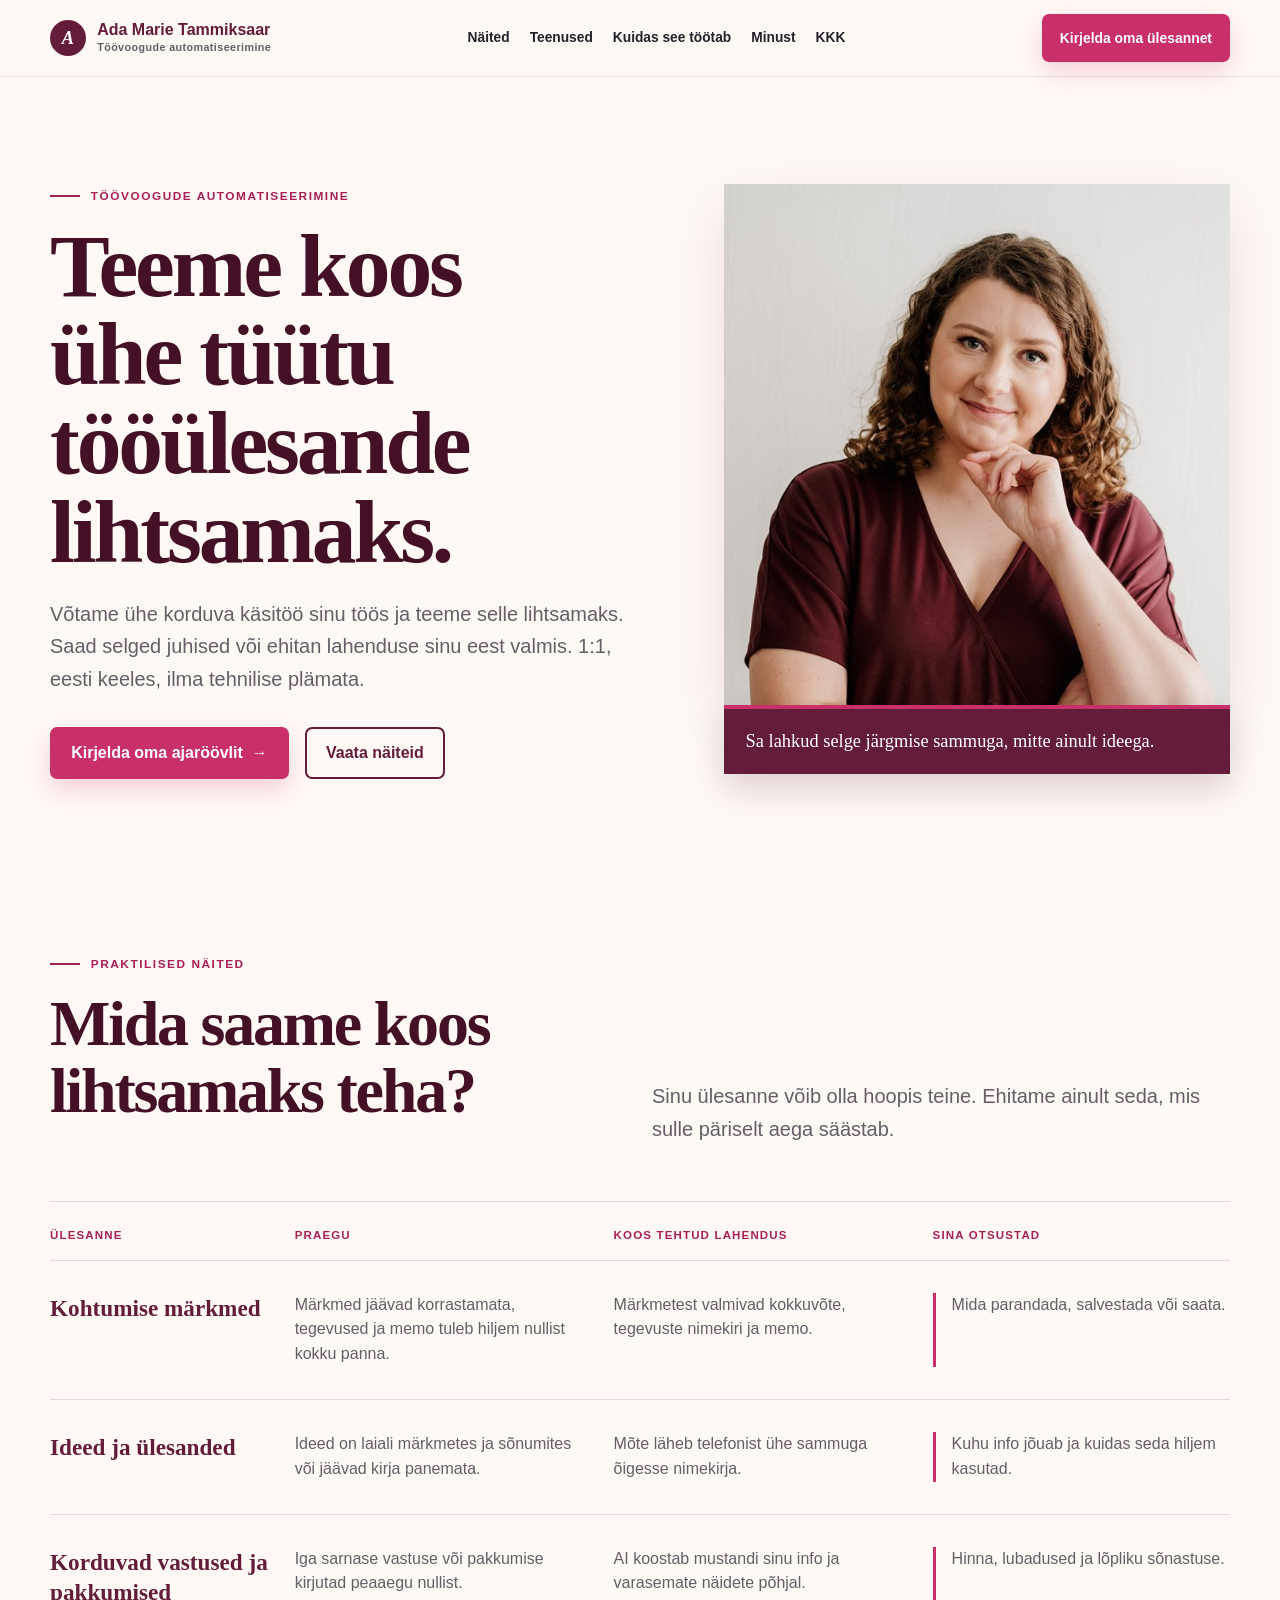
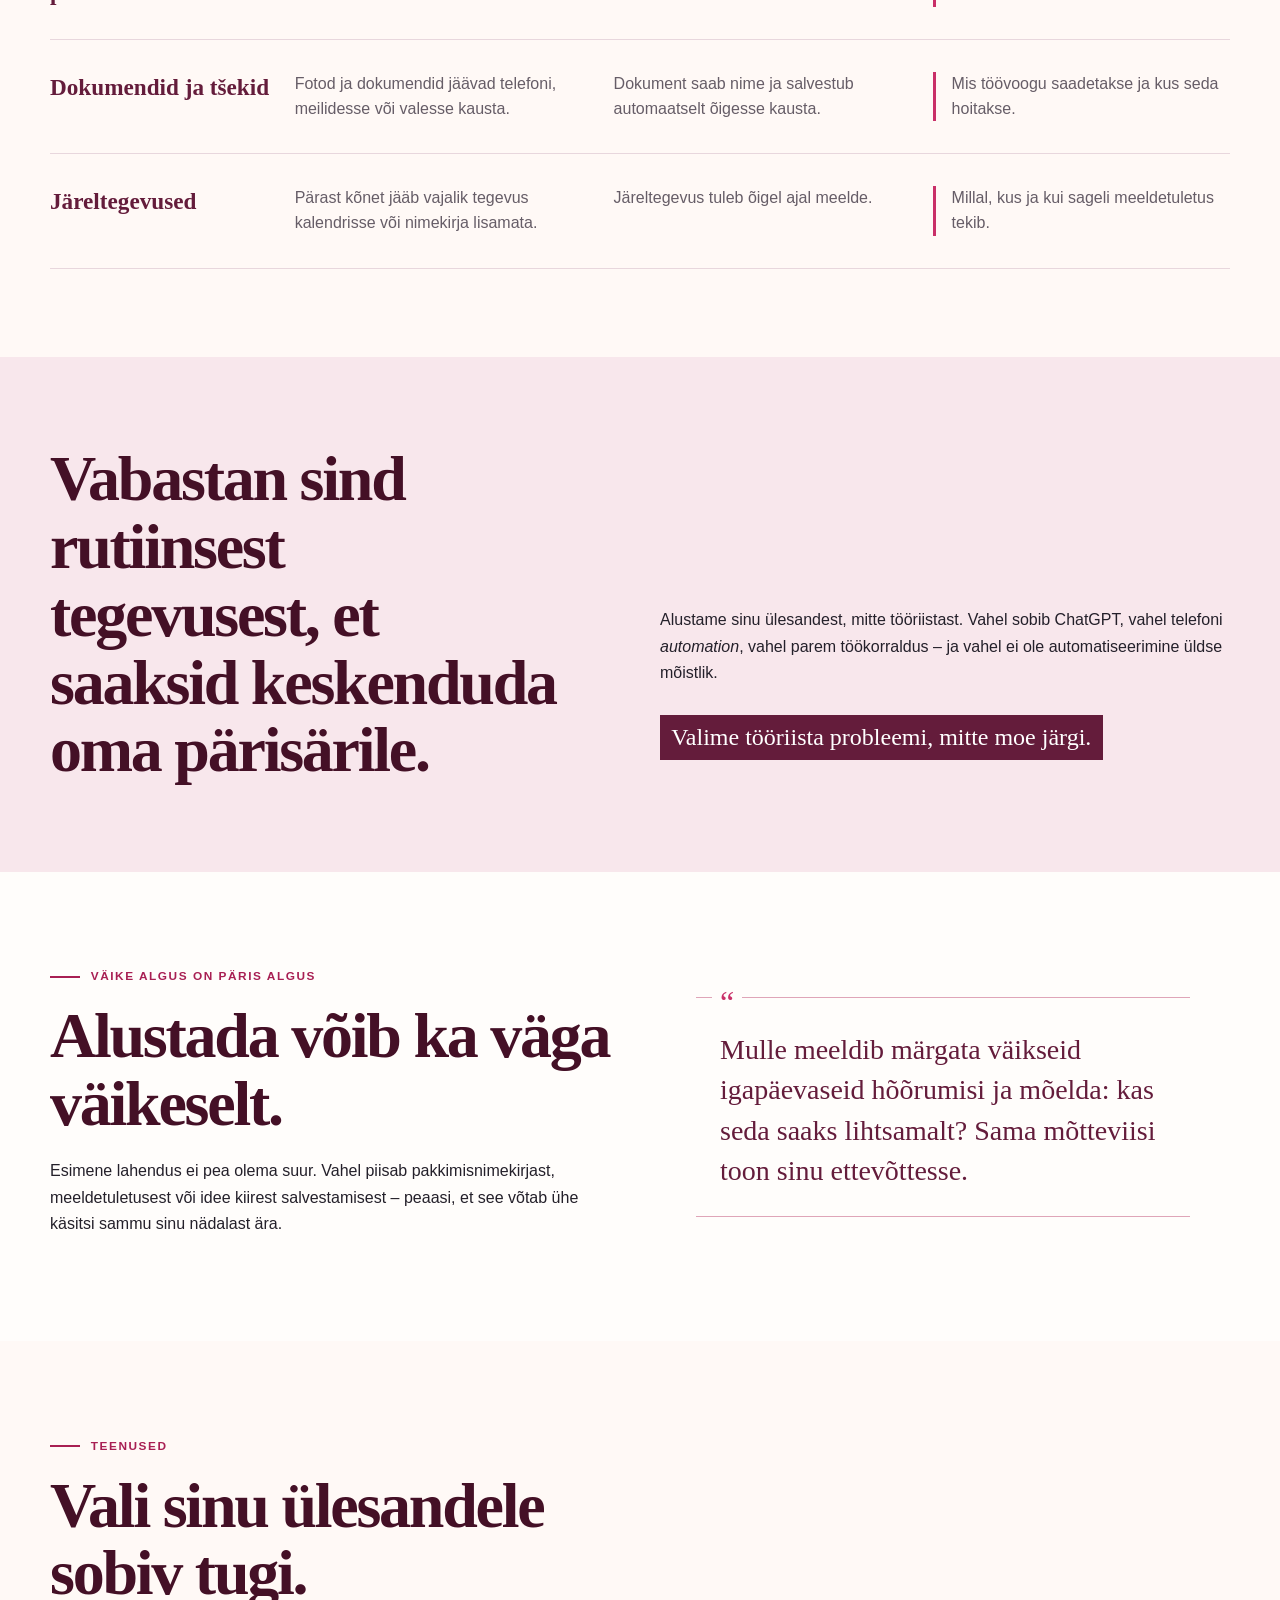
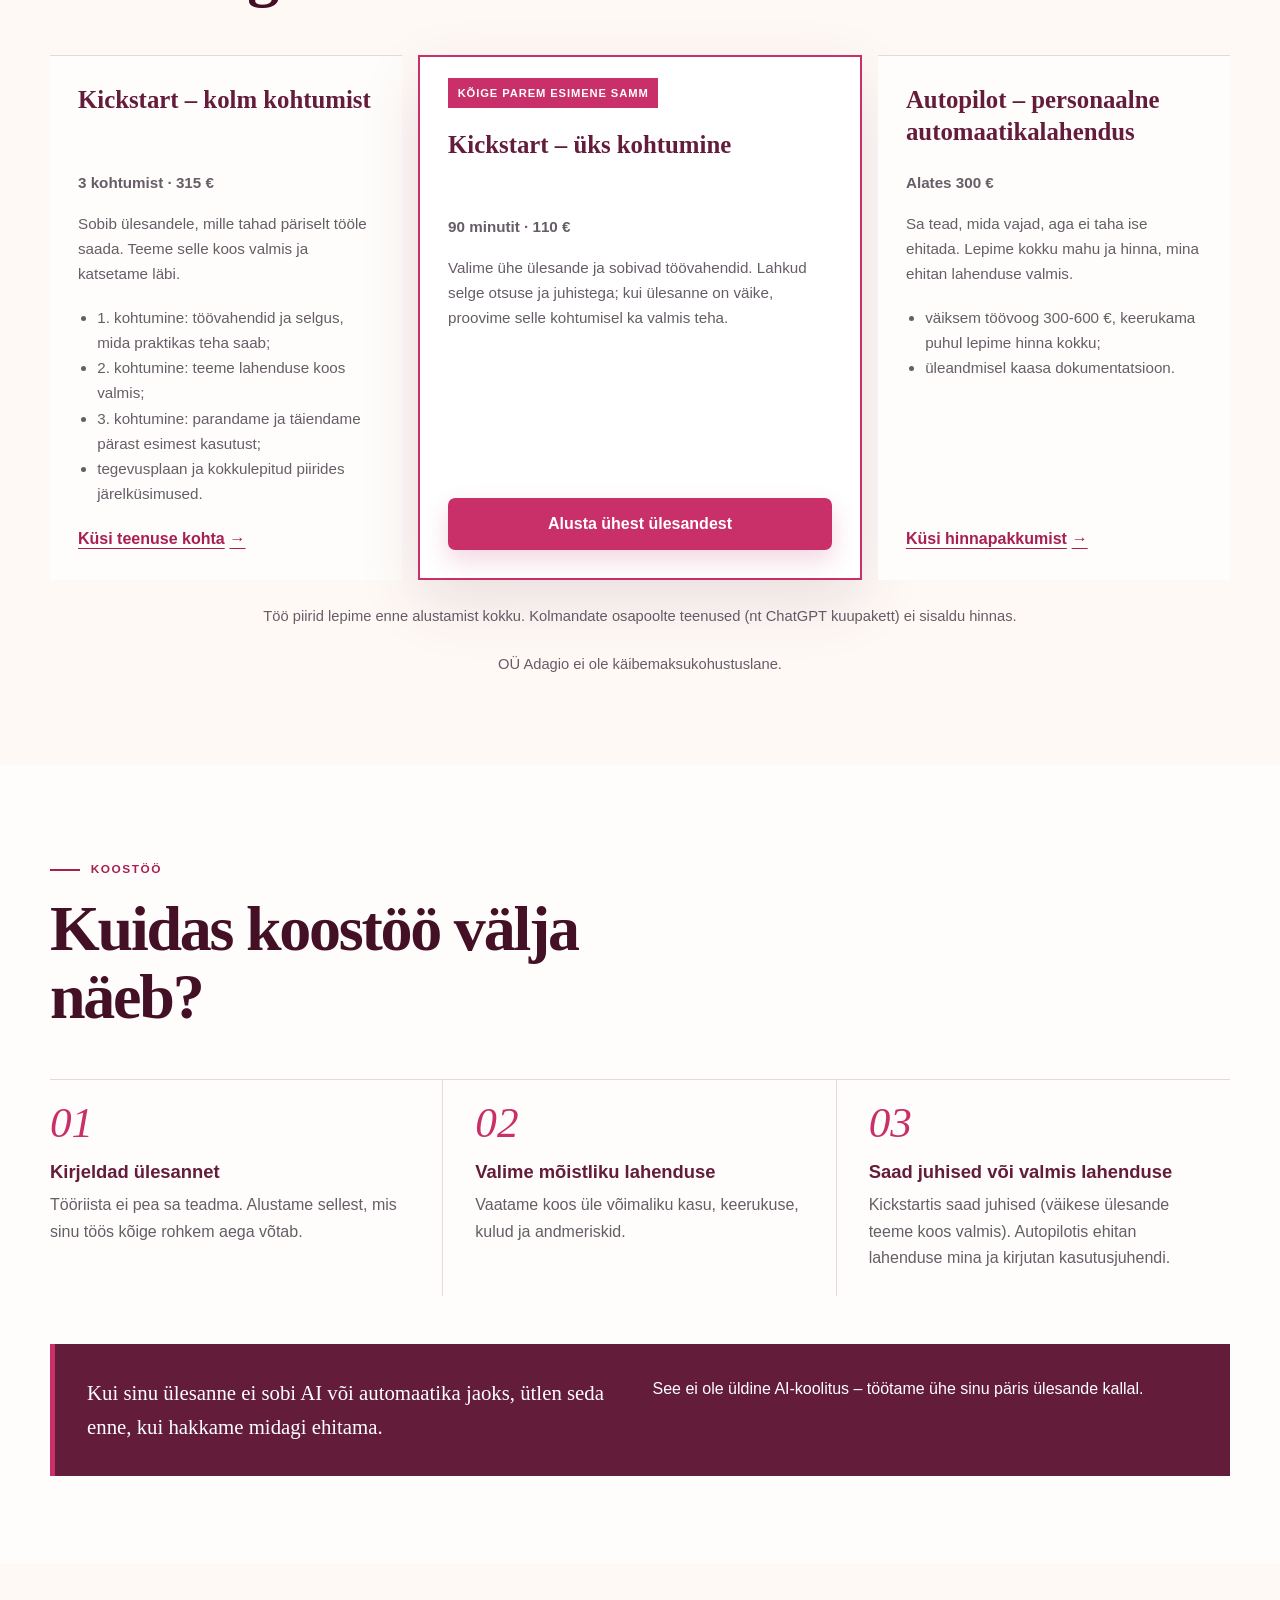
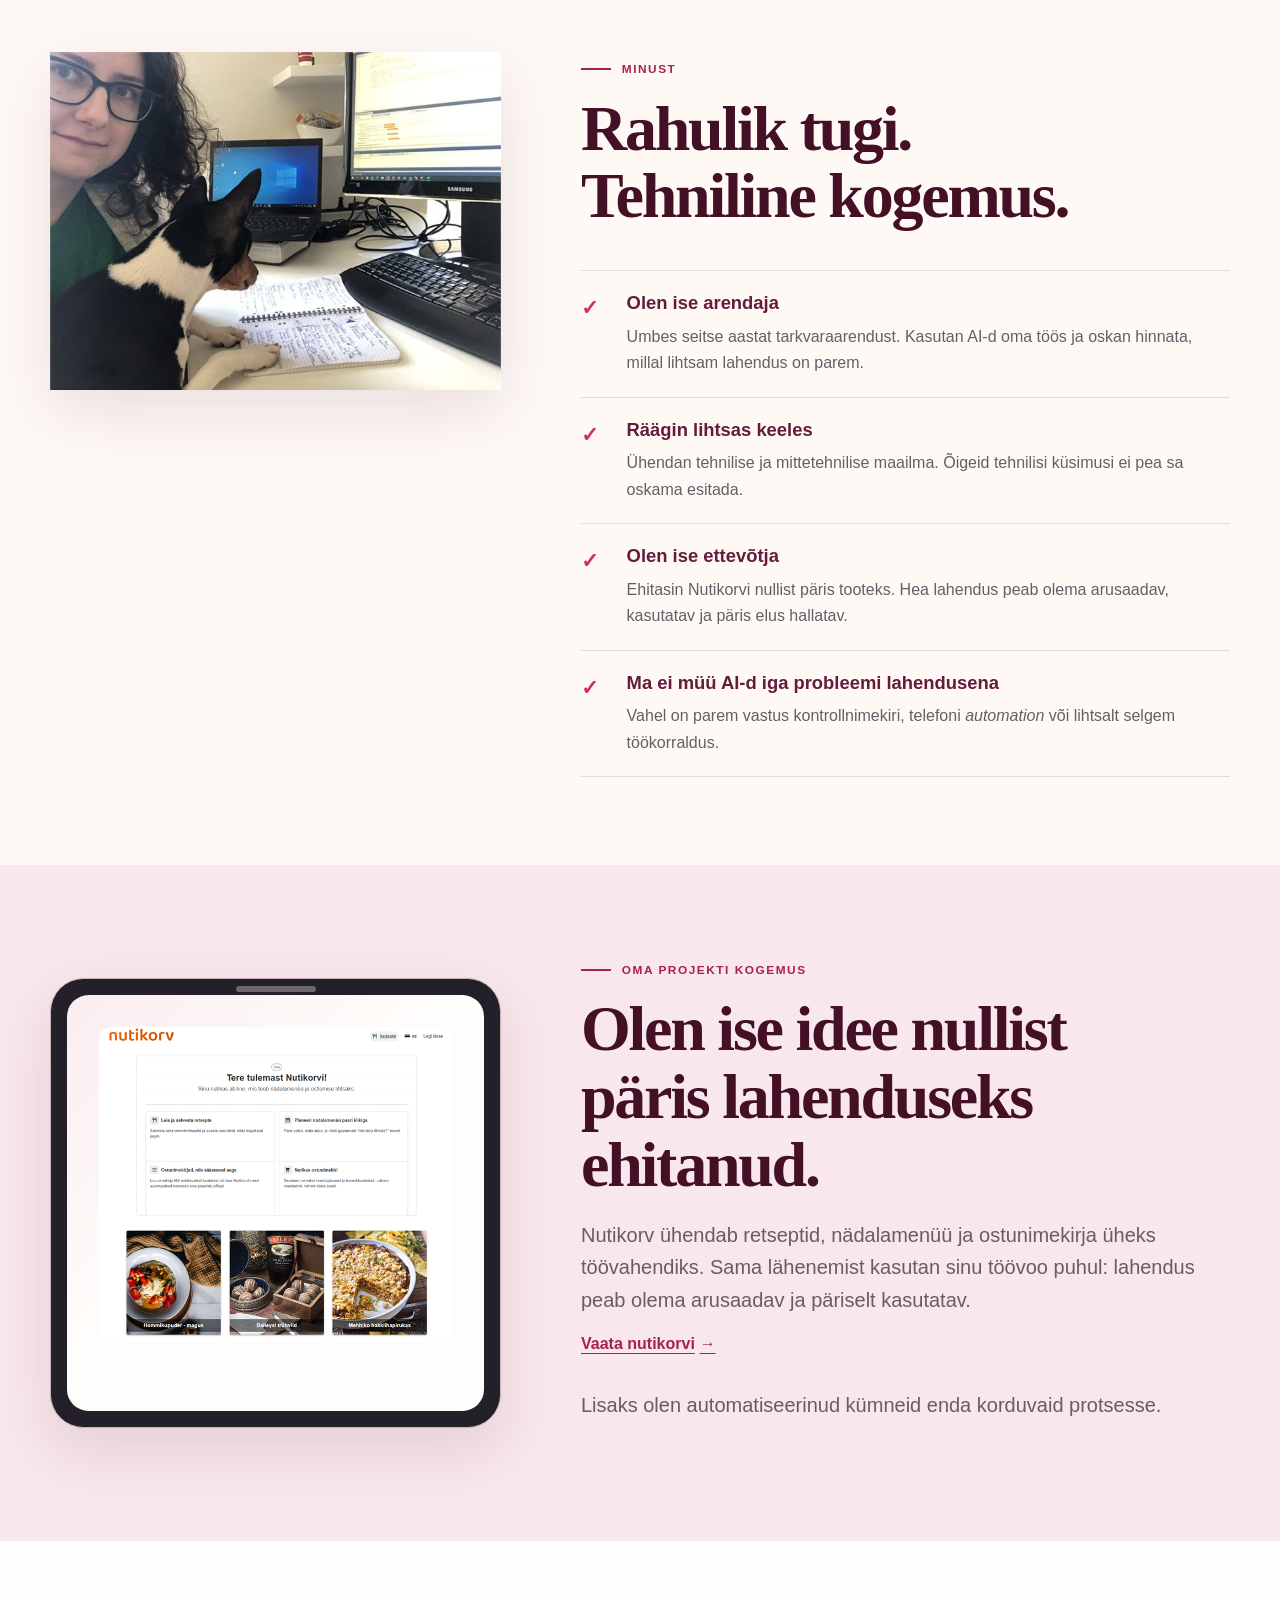
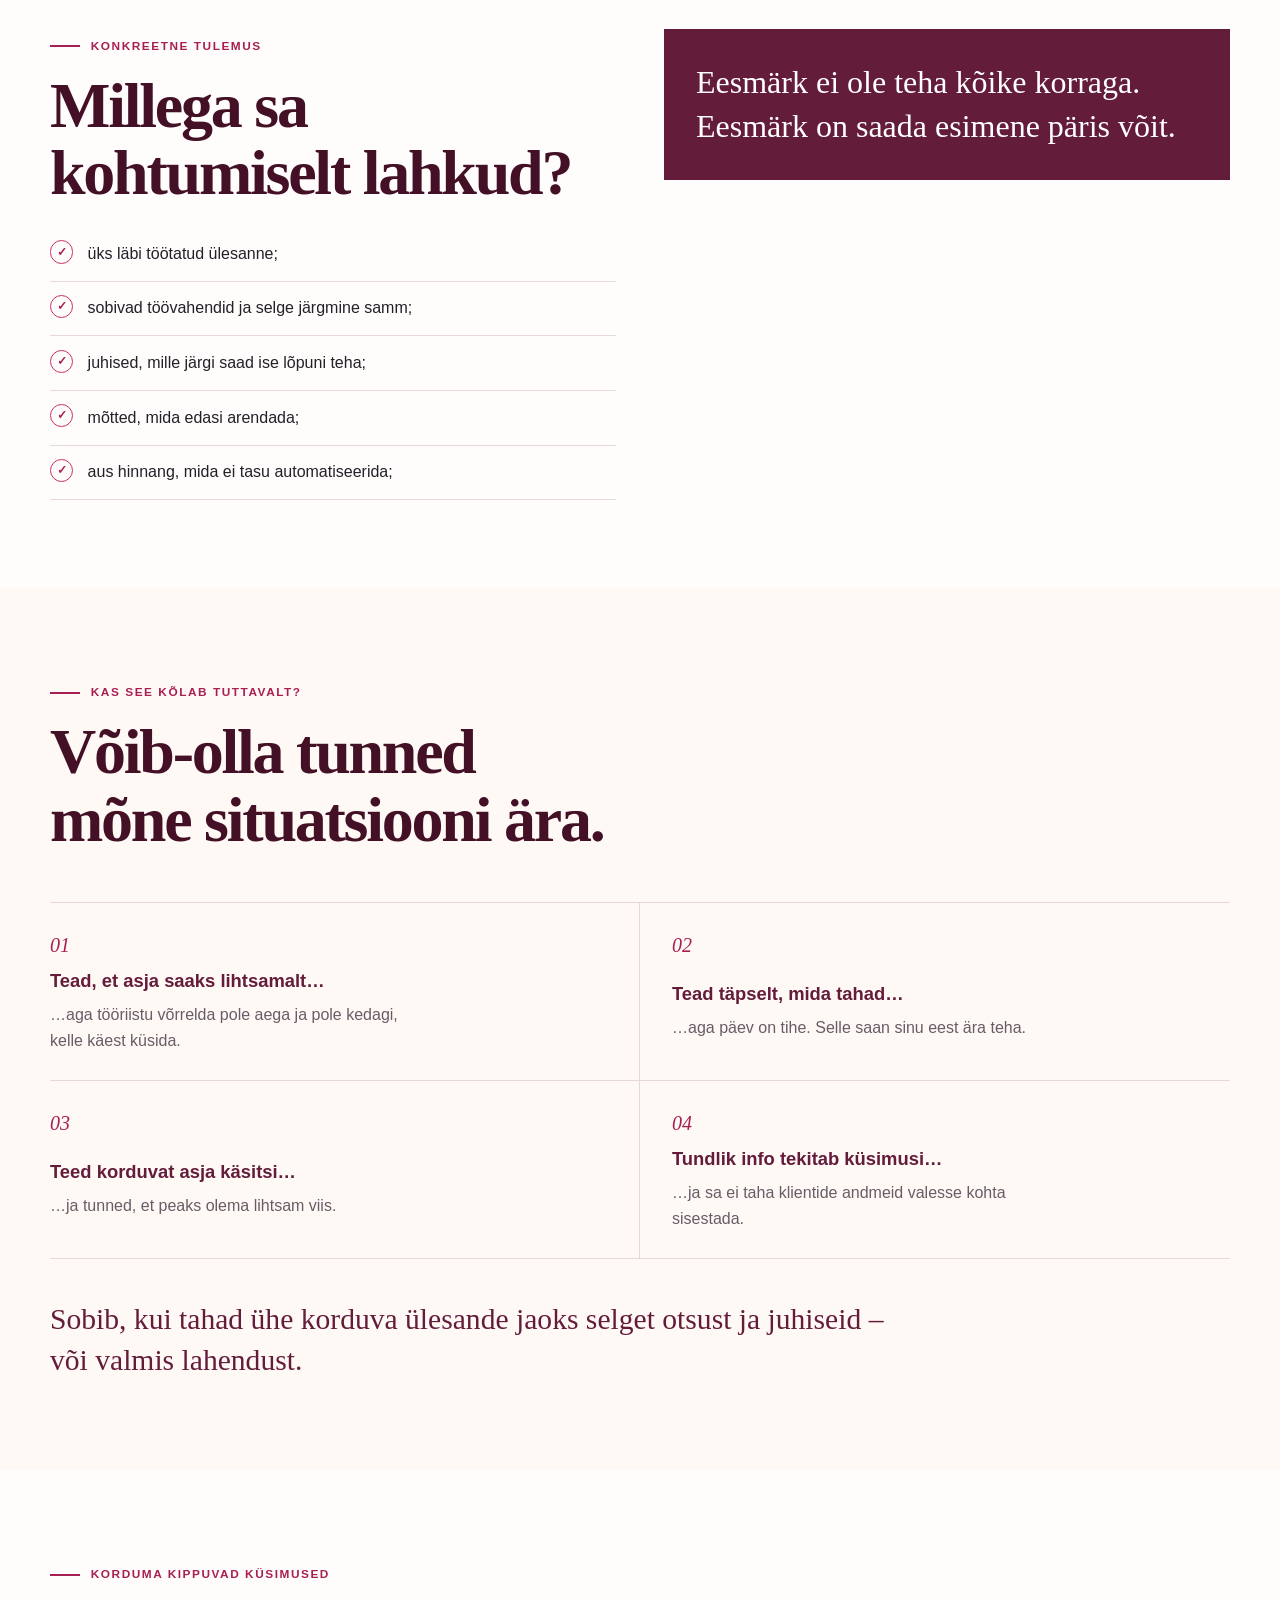
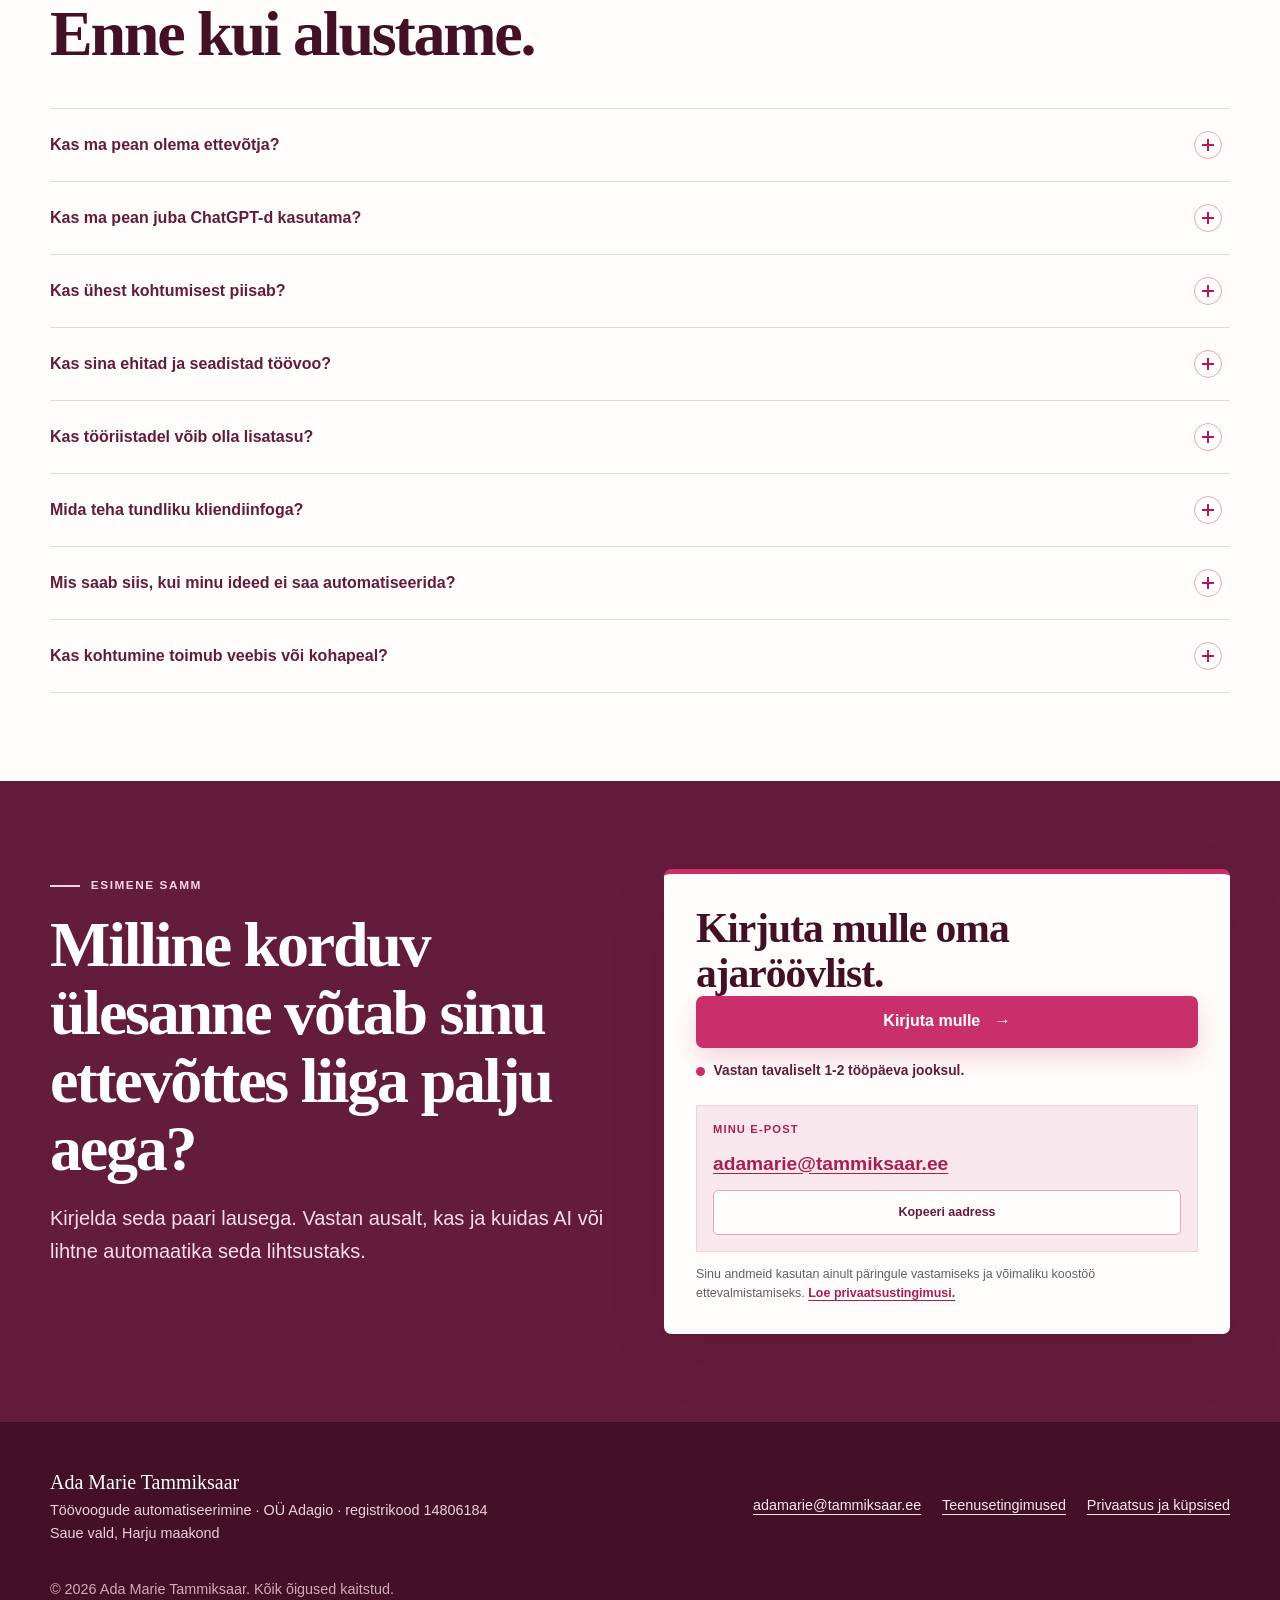
==== index.html @ dc51d576 "Update index.html" ====
<!doctype html>
<html lang="et">
<head>
  <meta charset="utf-8">
  <meta name="viewport" content="width=device-width, initial-scale=1">
  <title>Töövoogude automatiseerimine | Ada Marie Tammiksaar</title>
  <meta name="description" content="Praktiline 1:1 abi töövoogude automatiseerimiseks.">
  <link rel="canonical" href="https://adamarie.ee/">
  <meta name="robots" content="index,follow,max-image-preview:large,max-snippet:-1,max-video-preview:-1">
  <meta name="theme-color" content="#641C3B">
  <link rel="icon" href="/favicon.ico" sizes="32x32">
  <link rel="icon" href="/favicon.svg" type="image/svg+xml">
  <link rel="apple-touch-icon" href="/apple-touch-icon.png">
  <link rel="manifest" href="/site.webmanifest">
  <meta property="og:type" content="website">
  <meta property="og:locale" content="et_EE">
  <meta property="og:site_name" content="Ada Marie Tammiksaar">
  <meta property="og:title" content="Töövoogude automatiseerimine | Ada Marie Tammiksaar">
  <meta property="og:description" content="Praktiline 1:1 abi töövoogude automatiseerimiseks.">
  <meta property="og:url" content="https://adamarie.ee/">
  <meta property="og:image" content="https://adamarie.ee/og-ada-toovoogude-automatiseerimine.jpg">
  <meta property="og:image:width" content="1200">
  <meta property="og:image:height" content="630">
  <meta property="og:image:alt" content="Ada Marie Tammiksaar – töövoogude automatiseerimine">
  <meta name="twitter:card" content="summary_large_image">
  <meta name="twitter:title" content="Töövoogude automatiseerimine | Ada Marie Tammiksaar">
  <meta name="twitter:description" content="Praktiline 1:1 abi töövoogude automatiseerimiseks.">
  <meta name="twitter:image" content="https://adamarie.ee/og-ada-toovoogude-automatiseerimine.jpg">

  <script type="application/ld+json">
  {
    "@context": "https://schema.org",
    "@graph": [
      {
        "@type": "WebSite",
        "@id": "https://adamarie.ee/#website",
        "url": "https://adamarie.ee/",
        "name": "Ada Marie Tammiksaar",
        "description": "Praktiline 1:1 abi töövoogude automatiseerimiseks.",
        "inLanguage": "et",
        "publisher": {
          "@id": "https://adamarie.ee/#organization"
        }
      },
      {
        "@type": "Organization",
        "@id": "https://adamarie.ee/#organization",
        "name": "OÜ Adagio",
        "legalName": "OÜ Adagio",
        "url": "https://adamarie.ee/",
        "email": "mailto:adamarie@tammiksaar.ee",
        "telephone": "+3725145444",
        "founder": {
          "@id": "https://adamarie.ee/#ada"
        }
      },
      {
        "@type": "Person",
        "@id": "https://adamarie.ee/#ada",
        "name": "Ada Marie Tammiksaar",
        "url": "https://adamarie.ee/",
        "image": "https://adamarie.ee/assets/ada-portree-1280.jpg",
        "jobTitle": "Tarkvaraarendaja ja töövoogude automatiseerija",
        "worksFor": {
          "@id": "https://adamarie.ee/#organization"
        }
      },
      {
        "@type": "Service",
        "@id": "https://adamarie.ee/#service",
        "name": "Töövoogude automatiseerimine väikeettevõtjale",
        "serviceType": "Töövoogude automatiseerimine ja tehniline nõustamine",
        "url": "https://adamarie.ee/#teenused",
        "provider": {
          "@id": "https://adamarie.ee/#organization"
        },
        "areaServed": {
          "@type": "Country",
          "name": "Estonia"
        },
        "audience": {
          "@type": "BusinessAudience",
          "audienceType": "Väikeettevõtjad"
        },
        "offers": [
          {
            "@type": "Offer",
            "name": "Kickstart – üks kohtumine (90 minutit)",
            "url": "https://adamarie.ee/#teenused",
            "price": "110",
            "priceCurrency": "EUR",
            "availability": "https://schema.org/InStock"
          },
          {
            "@type": "Offer",
            "name": "Kickstart – kolm kohtumist",
            "url": "https://adamarie.ee/#teenused",
            "price": "315",
            "priceCurrency": "EUR",
            "availability": "https://schema.org/InStock"
          },
          {
            "@type": "Offer",
            "name": "Autopilot – personaalne automaatikalahendus",
            "url": "https://adamarie.ee/#teenused",
            "priceSpecification": {
              "@type": "PriceSpecification",
              "minPrice": "300",
              "priceCurrency": "EUR"
            },
            "availability": "https://schema.org/InStock"
          }
        ]
      }
    ]
  }
  </script>

  <link rel="stylesheet" href="toovoogude-automatiseerimine.css">
</head>

<body>
  <a class="skip-link" href="#sisu">Liigu põhisisu juurde</a>

  <header class="site-header">
    <div class="container nav-wrap">
      <a class="brand" href="#algus" aria-label="Ada Marie Tammiksaar – avalehele">
        <span class="brand-mark" aria-hidden="true">A</span>
        <span class="brand-text">
          <span class="brand-name">Ada Marie Tammiksaar</span>
          <small>Töövoogude automatiseerimine</small>
        </span>
      </a>

      <nav class="nav-links" id="nav-links" aria-label="Põhinavigatsioon">
        <a href="#naiteid">Näited</a>
        <a href="#teenused">Teenused</a>
        <a href="#kuidas">Kuidas see töötab</a>
        <a href="#minust">Minust</a>
        <a href="#kkk">KKK</a>
      </nav>

      <a class="button button--primary nav-cta" href="#kirjelda">Kirjelda oma ülesannet</a>

      <button class="menu-button" type="button" aria-expanded="false" aria-controls="nav-links" aria-label="Ava menüü">
        <span class="menu-icon" aria-hidden="true"></span>
      </button>
    </div>
  </header>

  <main id="sisu">
    <section class="hero" id="algus">
      <div class="container hero-grid">
        <div class="hero-copy" data-reveal>
          <p class="eyebrow">Töövoogude automatiseerimine</p>
          <h1>Teeme koos ühe tüütu tööülesande lihtsamaks.</h1>
          <p class="lead">Võtame ühe korduva käsitöö sinu töös ja teeme selle lihtsamaks. Saad selged juhised või ehitan lahenduse sinu eest valmis. 1:1, eesti keeles, ilma tehnilise plämata.</p>
          <div class="button-row">
            <a class="button button--primary" href="#kirjelda">Kirjelda oma ajaröövlit <span aria-hidden="true">→</span></a>
            <a class="button button--secondary" href="#naiteid">Vaata näiteid</a>
          </div>
        </div>

        <div class="hero-visual" data-reveal>
          <img
            src="assets/ada-portree-1280.jpg"
            srcset="assets/ada-portree-640.jpg 640w, assets/ada-portree-1280.jpg 1280w"
            sizes="(min-width: 1040px) 510px, (min-width: 720px) 50vw, 100vw"
            alt="Ada Marie Tammiksaar"
            class="hero-portrait"
            width="1280"
            height="1319"
            fetchpriority="high"
            decoding="async">
          <div class="hero-note">Sa lahkud selge järgmise sammuga, mitte ainult ideega.</div>
        </div>
      </div>
    </section>

    <section class="section" id="naiteid">
      <div class="container">
        <div class="examples-intro">
          <div>
            <p class="eyebrow">Praktilised näited</p>
            <h2 data-reveal>Mida saame koos lihtsamaks teha?</h2>
          </div>
          <p class="lead" data-reveal>Sinu ülesanne võib olla hoopis teine. Ehitame ainult seda, mis sulle päriselt aega säästab.</p>
        </div>

        <div class="example-list">
          <div class="example-head" aria-hidden="true">
            <span class="example-head-cell">Ülesanne</span>
            <span class="example-head-cell">Praegu</span>
            <span class="example-head-cell">Koos tehtud lahendus</span>
            <span class="example-head-cell">Sina otsustad</span>
          </div>
          <article class="example" data-reveal>
            <div class="example-title">
              <h3>Kohtumise märkmed</h3>
            </div>
            <dl class="example-detail">
              <dt>Praegu</dt>
              <dd>Märkmed jäävad korrastamata, tegevused ja memo tuleb hiljem nullist kokku panna.</dd>
            </dl>
            <dl class="example-detail">
              <dt>Koos tehtud lahendus</dt>
              <dd>Märkmetest valmivad kokkuvõte, tegevuste nimekiri ja memo.</dd>
            </dl>
            <dl class="example-detail example-detail--control">
              <dt>Sina otsustad</dt>
              <dd>Mida parandada, salvestada või saata.</dd>
            </dl>
          </article>

          <article class="example" data-reveal>
            <div class="example-title">
              <h3>Ideed ja ülesanded</h3>
            </div>
            <dl class="example-detail">
              <dt>Praegu</dt>
              <dd>Ideed on laiali märkmetes ja sõnumites või jäävad kirja panemata.</dd>
            </dl>
            <dl class="example-detail">
              <dt>Koos tehtud lahendus</dt>
              <dd>Mõte läheb telefonist ühe sammuga õigesse nimekirja.</dd>
            </dl>
            <dl class="example-detail example-detail--control">
              <dt>Sina otsustad</dt>
              <dd>Kuhu info jõuab ja kuidas seda hiljem kasutad.</dd>
            </dl>
          </article>

          <article class="example" data-reveal>
            <div class="example-title">
              <h3>Korduvad vastused ja pakkumised</h3>
            </div>
            <dl class="example-detail">
              <dt>Praegu</dt>
              <dd>Iga sarnase vastuse või pakkumise kirjutad peaaegu nullist.</dd>
            </dl>
            <dl class="example-detail">
              <dt>Koos tehtud lahendus</dt>
              <dd>AI koostab mustandi sinu info ja varasemate näidete põhjal.</dd>
            </dl>
            <dl class="example-detail example-detail--control">
              <dt>Sina otsustad</dt>
              <dd>Hinna, lubadused ja lõpliku sõnastuse.</dd>
            </dl>
          </article>

          <article class="example" data-reveal>
            <div class="example-title">
              <h3>Dokumendid ja tšekid</h3>
            </div>
            <dl class="example-detail">
              <dt>Praegu</dt>
              <dd>Fotod ja dokumendid jäävad telefoni, meilidesse või valesse kausta.</dd>
            </dl>
            <dl class="example-detail">
              <dt>Koos tehtud lahendus</dt>
              <dd>Dokument saab nime ja salvestub automaatselt õigesse kausta.</dd>
            </dl>
            <dl class="example-detail example-detail--control">
              <dt>Sina otsustad</dt>
              <dd>Mis töövoogu saadetakse ja kus seda hoitakse.</dd>
            </dl>
          </article>

          <article class="example" data-reveal>
            <div class="example-title">
              <h3>Järeltegevused</h3>
            </div>
            <dl class="example-detail">
              <dt>Praegu</dt>
              <dd>Pärast kõnet jääb vajalik tegevus kalendrisse või nimekirja lisamata.</dd>
            </dl>
            <dl class="example-detail">
              <dt>Koos tehtud lahendus</dt>
              <dd>Järeltegevus tuleb õigel ajal meelde.</dd>
            </dl>
            <dl class="example-detail example-detail--control">
              <dt>Sina otsustad</dt>
              <dd>Millal, kus ja kui sageli meeldetuletus tekib.</dd>
            </dl>
          </article>
        </div>
      </div>
    </section>

    <section class="section section--blush">
      <div class="container statement" data-reveal>
        <h2>Vabastan sind rutiinsest tegevusest, et saaksid keskenduda oma pärisärile.</h2>
        <div class="statement-copy">
          <p>Alustame sinu ülesandest, mitte tööriistast. Vahel sobib ChatGPT, vahel telefoni <i>automation</i>, vahel parem töökorraldus – ja vahel ei ole automatiseerimine üldse mõistlik.</p>
          <p class="manifesto-line">Valime tööriista probleemi, mitte moe järgi.</p>
        </div>
      </div>
    </section>

    <section class="section section--paper">
      <div class="container small-start">
        <div data-reveal>
          <p class="eyebrow">Väike algus on päris algus</p>
          <h2>Alustada võib ka väga väikeselt.</h2>
          <p>Esimene lahendus ei pea olema suur. Vahel piisab pakkimisnimekirjast, meeldetuletusest või idee kiirest salvestamisest – peaasi, et see võtab ühe käsitsi sammu sinu nädalast ära.</p>
        </div>
        <blockquote class="small-start-note" data-reveal>
          Mulle meeldib märgata väikseid igapäevaseid hõõrumisi ja mõelda: kas seda saaks lihtsamalt? Sama mõtteviisi toon sinu ettevõttesse.
        </blockquote>
      </div>
    </section>

    <section class="section" id="teenused">
      <div class="container">
        <p class="eyebrow">Teenused</p>
        <h2 data-reveal>Vali sinu ülesandele sobiv tugi.</h2>
        <div class="pricing">
          <article class="price-card" data-reveal>
            <h3>Kickstart – kolm kohtumist</h3>
            <p class="price">3 kohtumist · 315 €</p>
            <p>Sobib ülesandele, mille tahad päriselt tööle saada. Teeme selle koos valmis ja katsetame läbi.</p>
            <ul>
              <li>1. kohtumine: töövahendid ja selgus, mida praktikas teha saab;</li>
              <li>2. kohtumine: teeme lahenduse koos valmis;</li>
              <li>3. kohtumine: parandame ja täiendame pärast esimest kasutust;</li>
              <li>tegevusplaan ja kokkulepitud piirides järelküsimused.</li>
            </ul>
            <a class="text-link" href="#kirjelda">Küsi teenuse kohta <span aria-hidden="true">→</span></a>
          </article>

          <article class="price-card price-card--primary" data-reveal>
            <span class="price-label">Kõige parem esimene samm</span>
            <h3>Kickstart – üks kohtumine</h3>
            <p class="price">90 minutit · 110 €</p>
            <p>Valime ühe ülesande ja sobivad töövahendid. Lahkud selge otsuse ja juhistega; kui ülesanne on väike, proovime selle kohtumisel ka valmis teha.</p>
            <a class="button button--primary" href="#kirjelda">Alusta ühest ülesandest</a>
          </article>

          <article class="price-card" data-reveal>
            <h3>Autopilot – personaalne automaatikalahendus</h3>
            <p class="price">Alates 300 €</p>
            <p>Sa tead, mida vajad, aga ei taha ise ehitada. Lepime kokku mahu ja hinna, mina ehitan lahenduse valmis.</p>
            <ul>
              <li>väiksem töövoog 300-600 €, keerukama puhul lepime hinna kokku;</li>
              <li>üleandmisel kaasa dokumentatsioon.</li>
            </ul>
            <a class="text-link" href="#kirjelda">Küsi hinnapakkumist <span aria-hidden="true">→</span></a>
          </article>
        </div>
        <p class="scope-note">Töö piirid lepime enne alustamist kokku. Kolmandate osapoolte teenused (nt ChatGPT kuupakett) ei sisaldu hinnas.</p>
        <p class="scope-note">OÜ Adagio ei ole käibemaksukohustuslane.</p>
      </div>
    </section>

    <section class="section section--paper" id="kuidas">
      <div class="container">
        <p class="eyebrow">Koostöö</p>
        <h2 data-reveal>Kuidas koostöö välja näeb?</h2>
        <div class="steps">
          <article class="step" data-reveal>
            <h3>Kirjeldad ülesannet</h3>
            <p>Tööriista ei pea sa teadma. Alustame sellest, mis sinu töös kõige rohkem aega võtab.</p>
          </article>
          <article class="step" data-reveal>
            <h3>Valime mõistliku lahenduse</h3>
            <p>Vaatame koos üle võimaliku kasu, keerukuse, kulud ja andmeriskid.</p>
          </article>
          <article class="step" data-reveal>
            <h3>Saad juhised või valmis lahenduse</h3>
            <p>Kickstartis saad juhised (väikese ülesande teeme koos valmis). Autopilotis ehitan lahenduse mina ja kirjutan kasutusjuhendi.</p>
          </article>
        </div>
        <div class="honesty" data-reveal>
          <p>Kui sinu ülesanne ei sobi AI või automaatika jaoks, ütlen seda enne, kui hakkame midagi ehitama.</p>
          <p>See ei ole üldine AI-koolitus – töötame ühe sinu päris ülesande kallal.</p>
        </div>
      </div>
    </section>

    <section class="section" id="minust">
      <div class="container about-grid">
        <div class="about-photo" data-reveal>
          <img
            src="assets/ada-tootamas-1280.jpg"
            srcset="assets/ada-tootamas-640.jpg 640w, assets/ada-tootamas-1280.jpg 1280w"
            sizes="(min-width: 1040px) 38vw, (min-width: 720px) 50vw, 100vw"
            alt="Ada töötab kodukontoris koos oma basenjiga"
            width="1280"
            height="962"
            loading="lazy"
            decoding="async">
        </div>

        <div data-reveal>
          <p class="eyebrow">Minust</p>
          <h2>Rahulik tugi. Tehniline kogemus.</h2>
          <div class="proof-list">
            <article class="proof-point">
              <span class="proof-check" aria-hidden="true">✓</span>
              <div>
                <h3>Olen ise arendaja</h3>
                <p>Umbes seitse aastat tarkvaraarendust. Kasutan AI-d oma töös ja oskan hinnata, millal lihtsam lahendus on parem.</p>
              </div>
            </article>
            <article class="proof-point">
              <span class="proof-check" aria-hidden="true">✓</span>
              <div>
                <h3>Räägin lihtsas keeles</h3>
                <p>Ühendan tehnilise ja mittetehnilise maailma. Õigeid tehnilisi küsimusi ei pea sa oskama esitada.</p>
              </div>
            </article>
            <article class="proof-point">
              <span class="proof-check" aria-hidden="true">✓</span>
              <div>
                <h3>Olen ise ettevõtja</h3>
                <p>Ehitasin Nutikorvi nullist päris tooteks. Hea lahendus peab olema arusaadav, kasutatav ja päris elus hallatav.</p>
              </div>
            </article>
            <article class="proof-point">
              <span class="proof-check" aria-hidden="true">✓</span>
              <div>
                <h3>Ma ei müü AI-d iga probleemi lahendusena</h3>
                <p>Vahel on parem vastus kontrollnimekiri, telefoni <i>automation</i> või lihtsalt selgem töökorraldus.</p>
              </div>
            </article>
          </div>
        </div>
      </div>
    </section>

    <section class="section section--blush">
      <div class="container case-study">
        <div class="case-copy" data-reveal>
          <p class="eyebrow">Oma projekti kogemus</p>
          <h2>Olen ise idee nullist päris lahenduseks ehitanud.</h2>
          <p class="lead">Nutikorv ühendab retseptid, nädalamenüü ja ostunimekirja üheks töövahendiks. Sama lähenemist kasutan sinu töövoo puhul: lahendus peab olema arusaadav ja päriselt kasutatav.</p>
          <a class="text-link" href="https://nutikorv.ee/" target="_blank" rel="noopener noreferrer" aria-label="Vaata Nutikorvi veebilehte (avaneb uuel vahelehel)">Vaata nutikorvi <span aria-hidden="true">→</span></a>
          <p class="lead">Lisaks olen automatiseerinud kümneid enda korduvaid protsesse.</p>
        </div>
        <div class="device-wrap" data-reveal>
          <div class="device">
            <div class="device-screen">
              <img
                src="assets/nutikorv.png"
                srcset="assets/nutikorv-640.png 640w, assets/nutikorv.png 1033w"
                sizes="(min-width: 1040px) 38vw, (min-width: 720px) 50vw, 100vw"
                alt="Nutikorvi avaleht retseptide, nädalamenüü ja ostunimekirja võimalustega"
                width="1033"
                height="925"
                loading="lazy"
                decoding="async">
            </div>
          </div>
        </div>
      </div>
    </section>

    <section class="section section--paper">
      <div class="container checklist-grid">
        <div>
          <p class="eyebrow">Konkreetne tulemus</p>
          <h2 data-reveal>Millega sa kohtumiselt lahkud?</h2>
          <ul class="checklist" data-reveal>
            <li>üks läbi töötatud ülesanne;</li>
            <li>sobivad töövahendid ja selge järgmine samm;</li>
            <li>juhised, mille järgi saad ise lõpuni teha;</li>
            <li>mõtted, mida edasi arendada;</li>
            <li>aus hinnang, mida ei tasu automatiseerida;</li>
          </ul>
        </div>
        <p class="first-win" data-reveal>Eesmärk ei ole teha kõike korraga. Eesmärk on saada esimene päris võit.</p>
      </div>
    </section>

    <section class="section">
      <div class="container">
        <p class="eyebrow">Kas see kõlab tuttavalt?</p>
        <h2 data-reveal>Võib-olla tunned mõne situatsiooni ära.</h2>
        <div class="situations">
          <article class="situation" data-reveal>
            <span class="situation-number" aria-hidden="true">01</span>
            <div>
              <h3>Tead, et asja saaks lihtsamalt…</h3>
              <p>…aga tööriistu võrrelda pole aega ja pole kedagi, kelle käest küsida.</p>
            </div>
          </article>
          <article class="situation" data-reveal>
            <span class="situation-number" aria-hidden="true">02</span>
            <div>
              <h3>Tead täpselt, mida tahad…</h3>
              <p>…aga päev on tihe. Selle saan sinu eest ära teha.</p>
            </div>
          </article>
          <article class="situation" data-reveal>
            <span class="situation-number" aria-hidden="true">03</span>
            <div>
              <h3>Teed korduvat asja käsitsi…</h3>
              <p>…ja tunned, et peaks olema lihtsam viis.</p>
            </div>
          </article>
          <article class="situation" data-reveal>
            <span class="situation-number" aria-hidden="true">04</span>
            <div>
              <h3>Tundlik info tekitab küsimusi…</h3>
              <p>…ja sa ei taha klientide andmeid valesse kohta sisestada.</p>
            </div>
          </article>
        </div>
        <p class="section-close" data-reveal>Sobib, kui tahad ühe korduva ülesande jaoks selget otsust ja juhiseid – või valmis lahendust.</p>
      </div>
    </section>

    <section class="section section--paper" id="kkk">
      <div class="container">
        <p class="eyebrow">Korduma kippuvad küsimused</p>
        <h2 data-reveal>Enne kui alustame.</h2>
        <div class="faq-list" data-reveal>
          <details>
            <summary>Kas ma pean olema ettevõtja?</summary>
            <p>Ei. Enamik näiteid siin lehel on tööalased, aga sama loogika töötab ka kodus korduvate asjadega – koolikalender sinu enda kalendrisse, perelogistika ja korduvad meeldetuletused või NFC-tag, mis annab partnerile teada, et koer sai süüa. Kirjelda oma olukorda ja ma ütlen, kas seda tasub automatiseerida.</p>
          </details>
          <details>
            <summary>Kas ma pean juba ChatGPT-d kasutama?</summary>
            <p>Ei. Võime alustada täiesti algusest. Olulisem on see, et sul on mõni päris ülesanne, mida soovid lihtsamaks teha.</p>
          </details>
          <details>
            <summary>Kas ühest kohtumisest piisab?</summary>
            <p>Ühest kohtumisest piisab tavaliselt selleks, et valida ülesanne ja sobivad töövahendid ning saada juhised, mille järgi saad edasi minna. Kui tahad töövoo koos minuga päriselt tööle saada, sobib kolme kohtumise pakett. Kui tahad, et ehitan selle sinu eest valmis, sobib Autopilot.</p>
          </details>
          <details>
            <summary>Kas sina ehitad ja seadistad töövoo?</summary>
            <p>Autopilotis jah. Teen kokkulepitud tehnilised seadistused ja panen töövoo sinu kasutatavate tööriistadega tööle. Kolme kohtumise Kickstartis teeme seda koos ja sina oled laua taga. Ühe kohtumise Kickstartis saad juhised, mille järgi teed ise. Kontrollime tulemuse alati koos üle.</p>
          </details>
          <details>
            <summary>Kas tööriistadel võib olla lisatasu?</summary>
            <p>Jah, mõnel tööriistal võib olla kuutasu või kasutuspõhine hind. Enne valimist vaatame selle koos üle.</p>
          </details>
          <details>
            <summary>Mida teha tundliku kliendiinfoga?</summary>
            <p>Vaatame enne seadistamist üle, millist infot võib valitud tööriista sisestada, millist mitte ja kas andmeid saab anonüümseks muuta. Kõiki tööülesandeid ei ole mõistlik AI-tööriista suunata.</p>
          </details>
          <details>
            <summary>Mis saab siis, kui minu ideed ei saa automatiseerida?</summary>
            <p>Ütlen seda ausalt. Vahel on parem lahendus todo-nimekiri, meeldetuletus või töökorralduse muutmine.</p>
          </details>
          <details>
            <summary>Kas kohtumine toimub veebis või kohapeal?</summary>
            <p>Kohtumise saab teha videokõnena või kokkuleppel kohapeal. Töö toimub eesti või inglise keeles.</p>
          </details>
        </div>
      </div>
    </section>

    <section class="section section--berry" id="kirjelda">
      <div class="container enquiry-grid">
        <div data-reveal>
          <p class="eyebrow">Esimene samm</p>
          <h2>Milline korduv ülesanne võtab sinu ettevõttes liiga palju aega?</h2>
          <p class="lead">Kirjelda seda paari lausega. Vastan ausalt, kas ja kuidas AI või lihtne automaatika seda lihtsustaks.</p>
        </div>

        <article class="contact-card" aria-labelledby="contact-card-title" data-reveal>
          <h3 id="contact-card-title">Kirjuta mulle oma ajaröövlist.</h3>
          <a class="button button--primary contact-primary" id="email-link" href="mailto:adamarie@tammiksaar.ee?subject=T%C3%B6%C3%B6voo%20automatiseerimise%20p%C3%A4ring&amp;body=Tere%20Ada!%0D%0A%0D%0AMilline%20%C3%BClesanne%20v%C3%B5tab%20mul%20k%C3%B5ige%20rohkem%20aega%3A%0D%0A%0D%0A">
            Kirjuta mulle <span aria-hidden="true">→</span>
          </a>
          <p class="contact-expectation">Vastan tavaliselt 1-2 tööpäeva jooksul.</p>
          <div class="contact-address">
            <span class="contact-address-label">Minu e-post</span>
            <a href="mailto:adamarie@tammiksaar.ee">adamarie@tammiksaar.ee</a>
            <button class="copy-email" id="copy-email" type="button" data-email="adamarie@tammiksaar.ee">Kopeeri aadress</button>
          </div>
          <p class="contact-status" id="contact-status" role="status" aria-live="polite" aria-atomic="true"></p>
          <p class="contact-privacy">Sinu andmeid kasutan ainult päringule vastamiseks ja võimaliku koostöö ettevalmistamiseks. <a href="privaatsus.html">Loe privaatsustingimusi.</a></p>
        </article>
      </div>
    </section>
  </main>

  <footer class="site-footer">
    <div class="container footer-grid">
      <div>
        <div class="footer-brand">Ada Marie Tammiksaar</div>
        <div>Töövoogude automatiseerimine · OÜ Adagio · registrikood 14806184</div>
        <div>Saue vald, Harju maakond</div>
      </div>
      <nav class="footer-links" aria-label="Jaluse lingid">
        <a href="mailto:adamarie@tammiksaar.ee">adamarie@tammiksaar.ee</a>
        <a href="teenusetingimused.html">Teenusetingimused</a>
        <a href="privaatsus.html">Privaatsus ja küpsised</a>
      </nav>
      <p class="footer-meta">© <span id="year">2026</span> Ada Marie Tammiksaar. Kõik õigused kaitstud.</p>
    </div>
  </footer>

  <script src="toovoogude-automatiseerimine.js" defer></script>
</body>
</html>
---- toovoogude-automatiseerimine.css ----
/* Design tokens */

:root {
  --cream: #fff9f6;
  --paper: #fffdfb;
  --blush: #f8e7ec;
  --raspberry: #c92f68;
  --raspberry-dark: #a81f53;
  --berry: #641c3b;
  --berry-deep: #441026;
  --ink: #24202a;
  --muted: #665d67;
  --rose: #dfa5b8;
  --line: #e8d7dd;
  --white: #fff;
  --serif: "Iowan Old Style", "Palatino Linotype", Palatino, Georgia, serif;
  --sans: "Aptos", "Segoe UI", Helvetica, Arial, sans-serif;
  --shadow: 0 22px 60px rgba(68, 16, 38, .11);
  --content: 1180px;
}

/* Base */

*,
*::before,
*::after {
  box-sizing: border-box;
}

html {
  scroll-behavior: smooth;
  scroll-padding-top: 6.5rem;
}

body {
  margin: 0;
  color: var(--ink);
  background: var(--cream);
  font-family: var(--sans);
  font-size: 1rem;
  line-height: 1.65;
  -webkit-font-smoothing: antialiased;
  text-rendering: optimizeLegibility;
}

body.menu-open {
  overflow: hidden;
}

img,
svg {
  display: block;
  max-width: 100%;
}

button,
input,
textarea {
  font: inherit;
}

button,
a {
  -webkit-tap-highlight-color: transparent;
}

a {
  color: inherit;
}

/* Shared layout and typography */

.skip-link {
  position: fixed;
  z-index: 1000;
  top: .75rem;
  left: .75rem;
  padding: .7rem 1rem;
  color: var(--white);
  background: var(--berry);
  transform: translateY(-180%);
  transition: transform .2s ease;
}

.skip-link:focus {
  transform: translateY(0);
}

.container {
  width: min(calc(100% - 2.25rem), var(--content));
  margin-inline: auto;
}

.section {
  position: relative;
  padding: 5.5rem 0;
}

.section--paper {
  background: var(--paper);
}

.section--blush {
  background: var(--blush);
}

.section--berry {
  color: var(--white);
  background: var(--berry);
}

.eyebrow {
  display: inline-flex;
  align-items: center;
  gap: .65rem;
  margin: 0 0 1.1rem;
  color: var(--raspberry-dark);
  font-size: .74rem;
  font-weight: 800;
  letter-spacing: .13em;
  line-height: 1.3;
  text-transform: uppercase;
}

.eyebrow::before {
  width: 1.9rem;
  height: 2px;
  background: currentColor;
  content: "";
}

.section--berry .eyebrow {
  color: #ffd5e2;
}

h1,
h2,
h3,
p {
  margin-top: 0;
}

h1,
h2 {
  font-family: var(--serif);
  color: var(--berry-deep);
  font-weight: 600;
  letter-spacing: -.035em;
}

h1 {
  max-width: 12.5ch;
  margin-bottom: 1.35rem;
  font-size: clamp(2.65rem, 8.5vw, 5.6rem);
  line-height: .99;
}

h2 {
  max-width: 18ch;
  margin-bottom: 1.25rem;
  font-size: clamp(2.15rem, 5.5vw, 4rem);
  line-height: 1.06;
}

h3 {
  margin-bottom: .55rem;
  color: var(--berry);
  font-size: 1.15rem;
  line-height: 1.3;
}

.section--berry h2,
.section--berry h3 {
  color: var(--white);
}

.lead {
  max-width: 64ch;
  margin-bottom: 2rem;
  color: var(--muted);
  font-size: clamp(1.08rem, 2vw, 1.25rem);
  line-height: 1.62;
}

.section--berry .lead {
  color: #f7dfe7;
}

.button-row {
  display: flex;
  flex-wrap: wrap;
  align-items: center;
  gap: .8rem 1rem;
}

.button {
  display: inline-flex;
  min-height: 3.25rem;
  align-items: center;
  justify-content: center;
  gap: .55rem;
  padding: .84rem 1.2rem;
  border: 2px solid transparent;
  border-radius: .45rem;
  cursor: pointer;
  font-weight: 800;
  line-height: 1.15;
  text-align: center;
  text-decoration: none;
  transition: transform .18s ease, color .18s ease, background .18s ease, border-color .18s ease;
}

.button:hover {
  transform: translateY(-2px);
}

.button--primary {
  color: var(--white);
  background: var(--raspberry);
  box-shadow: 0 10px 24px rgba(201, 47, 104, .2);
}

.button--primary:hover {
  background: var(--raspberry-dark);
}

.button--secondary {
  color: var(--berry);
  border-color: var(--berry);
  background: transparent;
}

.button--secondary:hover {
  color: var(--white);
  background: var(--berry);
}

.button--light {
  color: var(--berry);
  background: var(--white);
}

.button--light:hover {
  color: var(--berry-deep);
  background: #fff0f5;
}

/* Shared links */

.text-link {
  display: inline-flex;
  align-items: center;
  gap: .3rem;
  color: var(--raspberry-dark);
  font-weight: 800;
  text-underline-offset: .22rem;
}

/* Keep the Nutikorv link close to its introduction and separate from the next paragraph. */
.case-copy .text-link {
  display: flex;
  width: fit-content;
  margin-top: -1.1rem;
}

.case-copy .text-link + p {
  margin-top: 2rem;
}

/* Header and navigation */

.site-header {
  position: sticky;
  z-index: 100;
  top: 0;
  border-bottom: 1px solid rgba(100, 28, 59, .1);
  background: rgba(255, 249, 246, .96);
  backdrop-filter: blur(10px);
}

.nav-wrap {
  display: grid;
  min-height: 4.75rem;
  grid-template-columns: 1fr auto auto;
  align-items: center;
  gap: .65rem;
}

.brand {
  display: inline-flex;
  min-width: 0;
  align-items: center;
  gap: .7rem;
  color: var(--berry);
  font-weight: 800;
  line-height: 1.1;
  text-decoration: none;
}

.brand-mark {
  display: grid;
  width: 2.25rem;
  height: 2.25rem;
  flex: 0 0 auto;
  place-items: center;
  border-radius: 50%;
  color: var(--white);
  background: var(--berry);
  font-family: var(--serif);
  font-size: 1.15rem;
  font-style: italic;
}

.brand-text {
  min-width: 0;
}

.brand-name {
  display: block;
  overflow: hidden;
  text-overflow: ellipsis;
  white-space: nowrap;
}

.brand small {
  display: none;
  margin-top: .2rem;
  color: var(--muted);
  font-size: .67rem;
  font-weight: 600;
  letter-spacing: .04em;
  line-height: 1.3;
}

.nav-links {
  position: fixed;
  inset: 4.75rem 0 auto;
  display: none;
  max-height: calc(100vh - 4.75rem);
  padding: 1.5rem 1.125rem 2rem;
  border-bottom: 1px solid var(--line);
  overflow-y: auto;
  background: var(--cream);
  box-shadow: 0 20px 30px rgba(68, 16, 38, .08);
}

.nav-links.is-open {
  display: grid;
}

.nav-links a {
  padding: .8rem .2rem;
  border-bottom: 1px solid var(--line);
  color: var(--ink);
  font-weight: 700;
  text-decoration: none;
}

.nav-links a:hover {
  color: var(--raspberry-dark);
}

.nav-cta {
  min-height: 2.75rem;
  padding: .65rem .8rem;
  font-size: .82rem;
}

.menu-button {
  display: grid;
  width: 2.8rem;
  height: 2.8rem;
  place-items: center;
  border: 1px solid var(--line);
  border-radius: .4rem;
  color: var(--berry);
  background: var(--paper);
  cursor: pointer;
}

.menu-icon,
.menu-icon::before,
.menu-icon::after {
  width: 1.2rem;
  height: 2px;
  background: currentColor;
  content: "";
  transition: transform .2s ease;
}

.menu-icon {
  position: relative;
}

.menu-icon::before,
.menu-icon::after {
  position: absolute;
  left: 0;
}

.menu-icon::before {
  top: -.38rem;
}

.menu-icon::after {
  top: .38rem;
}

.menu-button[aria-expanded="true"] .menu-icon {
  background: transparent;
}

.menu-button[aria-expanded="true"] .menu-icon::before {
  top: 0;
  transform: rotate(45deg);
}

.menu-button[aria-expanded="true"] .menu-icon::after {
  top: 0;
  transform: rotate(-45deg);
}

/* Hero */

.hero {
  position: relative;
  padding: clamp(3.75rem, 8vw, 7.5rem) 0 5rem;
  overflow: hidden;
}

.hero-grid {
  display: grid;
  align-items: center;
  gap: 3.25rem;
}

.hero-copy {
  position: relative;
  z-index: 2;
}

.trust-line {
  display: flex;
  flex-wrap: wrap;
  gap: .4rem 1.2rem;
  margin: 1.65rem 0 0;
  padding: 0;
  color: var(--berry);
  font-size: .91rem;
  font-weight: 800;
  list-style: none;
}

.trust-line li {
  position: relative;
}

.trust-line li:not(:last-child)::after {
  position: absolute;
  right: -.72rem;
  color: var(--rose);
  content: "·";
}

.hero-visual {
  display: grid;
  width: 100%;
  max-width: 34rem;
  margin-left: auto;
  align-self: center;
}

.hero-portrait {
  position: static;
  width: 100%;
  height: auto;
  box-shadow: var(--shadow);
}

@media (max-width: 719px) {
  .hero-portrait {
    max-height: 340px;
    object-fit: cover;
    object-position: center 20%;
  }
}

.hero-note {
  position: static;
  width: 100%;
  padding: 1.25rem 1.35rem;
  border-top: 4px solid var(--raspberry);
  color: var(--white);
  background: var(--berry);
  box-shadow: 0 15px 35px rgba(68, 16, 38, .18);
  font-family: var(--serif);
  font-size: 1.15rem;
  line-height: 1.35;
}

/* Workflow and introduction */

.workflow {
  display: grid;
  max-width: 980px;
  margin: 2.5rem auto 0;
  gap: 0;
}

.workflow-step {
  position: relative;
  display: grid;
  min-height: 7rem;
  grid-template-columns: 3.6rem 1fr;
  align-items: center;
  gap: 1rem;
  padding: .9rem 0;
  color: var(--berry);
}

.workflow-step:not(:last-child)::after {
  position: absolute;
  z-index: 0;
  top: calc(50% + 1.7rem);
  bottom: calc(-50% + 1.7rem);
  left: 1.75rem;
  width: 2px;
  background: var(--rose);
  content: "";
}

.workflow-dot {
  position: relative;
  z-index: 1;
  display: grid;
  width: 3.5rem;
  height: 3.5rem;
  place-items: center;
  border: 2px solid var(--raspberry);
  border-radius: 50%;
  background: var(--cream);
  font-family: var(--serif);
  font-size: 1.4rem;
  font-style: italic;
}

.workflow-step strong {
  display: block;
  font-size: 1.05rem;
}

.workflow-step span {
  color: var(--muted);
  font-size: .93rem;
}

.statement {
  display: grid;
  gap: 2.5rem;
}

.statement h2 {
  max-width: 16ch;
  margin-bottom: 0;
}

.statement-copy {
  align-self: end;
  max-width: 620px;
}

.manifesto-line {
  display: inline-block;
  margin-top: .75rem;
  padding: .45rem .7rem;
  color: var(--white);
  background: var(--berry);
  font-family: var(--serif);
  font-size: clamp(1.15rem, 2.5vw, 1.5rem);
  line-height: 1.3;
}

.situations {
  display: grid;
  margin-top: 3rem;
  border-top: 1px solid var(--line);
}

.situation {
  display: grid;
  gap: .45rem;
  padding: 1.6rem 0;
  border-bottom: 1px solid var(--line);
}

.situation-number {
  color: var(--raspberry-dark);
  font-family: var(--serif);
  font-size: 1.25rem;
  font-style: italic;
}

.situation p {
  max-width: 42ch;
  margin-bottom: 0;
  color: var(--muted);
}

.section-close {
  max-width: 870px;
  margin: 2.5rem 0 0;
  color: var(--berry);
  font-family: var(--serif);
  font-size: clamp(1.3rem, 3vw, 1.85rem);
  line-height: 1.4;
}

/* Examples */

.examples-intro {
  display: grid;
  gap: 1.5rem;
  align-items: end;
}

.examples-intro .lead {
  margin-bottom: 0;
}

.example-list {
  margin-top: 3.5rem;
  border-top: 1px solid var(--line);
}

.example-head {
  display: none;
}

.example {
  display: grid;
  gap: 1.35rem;
  padding: 2rem 0;
  border-bottom: 1px solid var(--line);
}

.example-title {
  align-content: start;
}

.example-title h3 {
  margin: 0;
  font-family: var(--serif);
  font-size: 1.45rem;
  font-weight: 600;
}

.example-detail {
  margin: 0;
}

.example-detail dt {
  margin-bottom: .25rem;
  color: var(--raspberry-dark);
  font-size: .72rem;
  font-weight: 900;
  letter-spacing: .1em;
  text-transform: uppercase;
}

.example-detail dd {
  margin: 0;
  color: var(--muted);
  line-height: 1.55;
}

.example-detail--control {
  padding-left: 1rem;
  border-left: 3px solid var(--raspberry);
}

.small-start {
  display: grid;
  gap: 2rem;
  align-items: center;
}

.small-start-note {
  position: relative;
  padding: 2rem 1.5rem 1.5rem;
  border-top: 1px solid var(--rose);
  border-bottom: 1px solid var(--rose);
  color: var(--berry);
  font-family: var(--serif);
  font-size: clamp(1.25rem, 3vw, 1.75rem);
  line-height: 1.45;
}

.small-start-note::before {
  position: absolute;
  top: -.75rem;
  left: 1rem;
  padding: 0 .5rem;
  color: var(--raspberry);
  background: var(--paper);
  font-size: 2rem;
  line-height: 1;
  content: "“";
}

/* Process and about */

.steps {
  display: grid;
  margin: 3rem 0;
  counter-reset: step;
}

.step {
  position: relative;
  padding: 1.6rem 0 1.6rem 4.5rem;
  border-top: 1px solid var(--line);
  counter-increment: step;
}

.step:last-child {
  border-bottom: 1px solid var(--line);
}

.step::before {
  position: absolute;
  top: 1.45rem;
  left: 0;
  color: var(--raspberry);
  font-family: var(--serif);
  font-size: 2.7rem;
  font-style: italic;
  line-height: 1;
  content: "0" counter(step);
}

.step p {
  max-width: 56ch;
  margin-bottom: 0;
  color: var(--muted);
}

.honesty {
  display: grid;
  gap: 1.25rem;
  padding: 1.5rem;
  border-left: 5px solid var(--raspberry);
  color: var(--white);
  background: var(--berry);
}

.honesty p {
  margin-bottom: 0;
}

.honesty p:first-child {
  font-family: var(--serif);
  font-size: 1.3rem;
}

.about-grid {
  display: grid;
  gap: 3rem;
  align-items: start;
}

.about-photo {
  position: relative;
  aspect-ratio: 4 / 3;
  overflow: hidden;
  background: var(--blush);
  box-shadow: var(--shadow);
}

.about-photo img {
  width: 100%;
  height: 100%;
  object-fit: cover;
}

.proof-list {
  margin-top: 2.5rem;
}

.proof-point {
  display: grid;
  grid-template-columns: 2rem 1fr;
  gap: .85rem;
  padding: 1.25rem 0;
  border-top: 1px solid var(--line);
}

.proof-point:last-child {
  border-bottom: 1px solid var(--line);
}

.proof-check {
  color: var(--raspberry);
  font-size: 1.3rem;
  font-weight: 900;
}

.proof-point p {
  margin-bottom: 0;
  color: var(--muted);
}

.credibility {
  display: inline-flex;
  align-items: center;
  gap: .65rem;
  margin-top: 1.5rem;
  padding: .55rem .8rem;
  color: var(--berry);
  border: 1px solid var(--rose);
  font-size: .84rem;
  font-weight: 900;
  letter-spacing: .04em;
  text-transform: uppercase;
}

.credibility::before {
  width: .65rem;
  height: .65rem;
  border-radius: 50%;
  background: var(--raspberry);
  content: "";
}

/* Case study */

.case-study {
  display: grid;
  align-items: center;
  gap: 2.5rem;
}

.device {
  position: relative;
  min-height: 0;
  padding: .65rem;
  border: 1px solid #c8b5bc;
  border-radius: 1.5rem;
  background: var(--ink);
  box-shadow: var(--shadow);
}

.device::before {
  position: absolute;
  z-index: 2;
  top: .3rem;
  left: 50%;
  width: 3.5rem;
  height: .22rem;
  border-radius: 99px;
  background: #6d666d;
  content: "";
  transform: translateX(-50%);
}

.device-screen {
  display: grid;
  height: auto;
  min-height: 0;
  place-items: center;
  padding: .75rem;
  border-radius: 1rem;
  color: var(--berry);
  background:
    linear-gradient(135deg, rgba(201,47,104,.08), transparent 45%),
    var(--paper);
}

.device-screen img {
  display: block;
  width: 100%;
  height: auto;
  border-radius: .5rem;
  object-fit: contain;
  object-position: top center;
  background: var(--paper);
}

/* Outcomes and pricing */

.checklist-grid {
  display: grid;
  gap: 3rem;
  align-items: start;
}

.checklist {
  margin: 0;
  padding: 0;
  list-style: none;
}

.checklist li {
  position: relative;
  padding: .85rem 0 .85rem 2.35rem;
  border-bottom: 1px solid var(--line);
}

.checklist li::before {
  position: absolute;
  top: .82rem;
  left: 0;
  display: grid;
  width: 1.45rem;
  height: 1.45rem;
  place-items: center;
  border: 1px solid var(--raspberry);
  border-radius: 50%;
  color: var(--raspberry-dark);
  font-size: .78rem;
  font-weight: 900;
  content: "✓";
}

.first-win {
  padding: 2rem;
  color: var(--white);
  background: var(--berry);
  font-family: var(--serif);
  font-size: clamp(1.4rem, 3.2vw, 2rem);
  line-height: 1.35;
}

.pricing {
  display: grid;
  gap: 1rem;
  margin-top: 3rem;
}

.price-card {
  position: relative;
  display: flex;
  flex-direction: column;
  padding: 1.75rem;
  border-top: 1px solid var(--line);
  background: var(--paper);
}

.price-card--primary {
  order: -1;
  border: 2px solid var(--raspberry);
  background: var(--white);
  box-shadow: var(--shadow);
}

.price-label {
  align-self: flex-start;
  margin: -.45rem 0 1.3rem;
  padding: .35rem .6rem;
  color: var(--white);
  background: var(--raspberry);
  font-size: .7rem;
  font-weight: 900;
  letter-spacing: .08em;
  text-transform: uppercase;
}

.price-card h3 {
  min-height: 2.8em;
  margin-bottom: 1rem;
  font-family: var(--serif);
  font-size: 1.55rem;
  font-weight: 600;
}

.price {
  margin-bottom: 1rem;
  color: var(--berry);
  font-size: 1.1rem;
  font-weight: 900;
}

.price-card p,
.price-card li {
  color: var(--muted);
  font-size: .95rem;
}

.price-card ul {
  margin: .25rem 0 1.25rem;
  padding-left: 1.2rem;
}

.price-card .button,
.price-card .text-link {
  margin-top: auto;
}

.scope-note {
  margin: 1.5rem 0 0;
  color: var(--muted);
  font-size: .92rem;
  text-align: center;
}

/* FAQ and enquiry */

.faq-list {
  margin-top: 2.5rem;
  border-top: 1px solid var(--line);
}

.faq-list details {
  border-bottom: 1px solid var(--line);
}

.faq-list summary {
  position: relative;
  display: flex;
  min-height: 72px;
  align-items: center;
  padding: 20px 64px 20px 0;
  color: var(--berry);
  cursor: pointer;
  font-weight: 800;
  list-style: none;
}

.faq-list summary::-webkit-details-marker {
  display: none;
}

.faq-list summary::marker {
  content: "";
}

/* Closed FAQ item: circle with a centered plus */
.faq-list summary::after {
  position: absolute;
  top: 50%;
  right: 8px;
  width: 28px;
  height: 28px;
  border: 1px solid #e9a4bd;
  border-radius: 50%;
  box-sizing: border-box;
  content: "";
  transform: translateY(-50%);
  background:
    linear-gradient(#b31858, #b31858) center / 12px 2px no-repeat,
    linear-gradient(#b31858, #b31858) center / 2px 12px no-repeat;
}

/* Open FAQ item: circle with a centered minus */
.faq-list details[open] summary::after {
  content: "";
  background:
    linear-gradient(#b31858, #b31858) center / 12px 2px no-repeat;
}

.faq-list details p {
  max-width: 70ch;
  margin-bottom: 0;
  padding: 0 3rem 1.4rem 0;
  color: var(--muted);
}

.enquiry-grid {
  display: grid;
  gap: 3rem;
  align-items: start;
}

.contact-card {
  position: relative;
  padding: clamp(1.25rem, 4vw, 2rem);
  overflow: hidden;
  color: var(--ink);
  border-top: 5px solid var(--raspberry);
  border-radius: .45rem;
  background: var(--paper);
  box-shadow: var(--shadow);
}

.contact-kicker {
  margin: 0 0 .3rem;
  color: var(--raspberry-dark);
  font-size: .74rem;
  font-weight: 900;
  letter-spacing: .11em;
  line-height: 1.3;
  text-transform: uppercase;
}

.contact-card h3 {
  margin: 0;
  color: var(--berry-deep);
  font-family: var(--serif);
  font-size: clamp(1.9rem, 5vw, 2.6rem);
  font-weight: 600;
  letter-spacing: -.025em;
  line-height: 1.08;
}

.contact-intro {
  margin: 1rem 0 1.35rem;
  color: var(--muted);
  line-height: 1.6;
}

.contact-primary {
  width: 100%;
}

.contact-primary span {
  display: inline-block;
  margin-left: .35rem;
  transition: transform .18s ease;
}

.contact-primary:hover span {
  transform: translateX(.25rem);
}

.contact-expectation {
  display: flex;
  gap: .55rem;
  align-items: center;
  margin: .8rem 0 1.35rem;
  color: var(--berry);
  font-size: .86rem;
  font-weight: 800;
}

.contact-expectation::before {
  width: .55rem;
  height: .55rem;
  flex: none;
  border-radius: 50%;
  background: var(--raspberry);
  content: "";
}

.contact-address {
  display: grid;
  gap: .7rem;
  padding: 1rem;
  border: 1px solid var(--line);
  background: var(--blush);
}

.contact-address-label {
  color: var(--raspberry-dark);
  font-size: .7rem;
  font-weight: 900;
  letter-spacing: .1em;
  line-height: 1.3;
  text-transform: uppercase;
}

.contact-address a {
  color: var(--raspberry-dark);
  overflow-wrap: anywhere;
  font-size: clamp(1rem, 4vw, 1.2rem);
  font-weight: 800;
  text-underline-offset: .18rem;
}

.contact-privacy {
  margin: .8rem 0 0;
  color: var(--muted);
  font-size: .78rem;
  line-height: 1.5;
}

.contact-privacy a {
  color: var(--raspberry-dark);
  font-weight: 800;
  text-underline-offset: .18rem;
}

.contact-address .copy-email {
  min-height: 2.8rem;
  padding: .55rem .8rem;
  color: var(--berry);
  border: 1px solid var(--rose);
  border-radius: .3rem;
  cursor: pointer;
  background: var(--paper);
  font-size: .78rem;
  font-weight: 900;
  line-height: 1.2;
}

.contact-address .copy-email:hover {
  color: var(--white);
  border-color: var(--berry);
  background: var(--berry);
}

.contact-address .copy-email:focus-visible {
  outline: 3px solid var(--berry-deep);
  outline-offset: 2px;
}

.contact-status {
  min-height: 1.5rem;
  margin: .75rem 0 0;
  color: var(--berry);
  font-size: .88rem;
  font-weight: 800;
}

.contact-status:empty {
  display: none;
}

.contact-status[data-state="error"] {
  color: var(--raspberry-dark);
}

.contact-status[data-state="success"] {
  color: #276044;
}

/* Footer */

.site-footer {
  padding: 2.7rem 0;
  color: #ead1da;
  background: var(--berry-deep);
  font-size: .9rem;
}

.footer-grid {
  display: grid;
  gap: 2rem;
}

.footer-brand {
  color: var(--white);
  font-family: var(--serif);
  font-size: 1.25rem;
}

.footer-links {
  display: flex;
  flex-wrap: wrap;
  gap: .75rem 1.3rem;
}

.footer-links a {
  color: #f8e7ec;
  text-underline-offset: .22rem;
}

.footer-meta {
  margin: 0;
  color: #cfabb8;
}

/* Legal pages */

.legal-main {
  padding: clamp(3rem, 7vw, 5.5rem) 0;
}

.legal {
  max-width: 820px;
}

.legal-header {
  margin-bottom: 3rem;
  padding-bottom: 2rem;
  border-bottom: 1px solid var(--line);
}

.legal-header h1 {
  max-width: 18ch;
  margin-bottom: 1rem;
  font-size: clamp(2.5rem, 7vw, 4.5rem);
}

.legal-updated,
.legal-summary {
  color: var(--muted);
}

.legal-summary {
  max-width: 68ch;
  font-size: 1.08rem;
}

.legal h2 {
  max-width: none;
  margin-top: 3rem;
  font-family: var(--serif);
  font-size: clamp(1.65rem, 4vw, 2.35rem);
}

.legal h3 {
  margin-top: 2rem;
}

.legal p,
.legal li,
.legal dd {
  max-width: 76ch;
}

.legal ul,
.legal ol {
  padding-left: 1.4rem;
}

.legal li + li {
  margin-top: .45rem;
}

.legal-data {
  margin: 1.5rem 0;
}

.legal-data div {
  display: grid;
  padding: .85rem 0;
  border-bottom: 1px solid var(--line);
}

.legal-data dt {
  color: var(--berry);
  font-weight: 800;
}

.legal-data dd {
  margin: .2rem 0 0;
}

.legal-note,
.legal-template {
  margin: 1.75rem 0;
  padding: 1.25rem 1.4rem;
  border-left: 4px solid var(--raspberry);
  background: var(--blush);
}

.legal-template {
  white-space: pre-line;
}

.legal a {
  color: var(--raspberry-dark);
  font-weight: 700;
  text-underline-offset: .18rem;
}

/* Focus and motion */

:focus-visible {
  outline: 3px solid var(--white);
  outline-offset: 3px;
  box-shadow: 0 0 0 6px var(--berry-deep);
}

html.reveal-enabled [data-reveal] {
  opacity: 0;
  transform: translateY(18px);
  transition: opacity .55s ease, transform .55s ease;
}

html.reveal-enabled [data-reveal].is-visible {
  opacity: 1;
  transform: translateY(0);
}

/* Tablet */

@media (min-width: 720px) {
  .device {
    min-height: 28rem;
    padding: 1rem;
    border-radius: 2.1rem;
  }

  .device::before {
    top: .45rem;
    width: 5rem;
    height: .32rem;
  }

  .device-screen {
    height: 100%;
    min-height: 26rem;
    padding: 2rem;
    border-radius: 1.35rem;
  }

  .device-screen img {
    width: 100%;
    height: 100%;
    border-radius: .75rem;
    object-fit: contain;
    object-position: top center;
  }

  .container {
    width: min(calc(100% - 4rem), var(--content));
  }

  .brand small {
    display: block;
  }

  .hero-grid,
  .statement,
  .examples-intro,
  .small-start,
  .about-grid,
  .case-study,
  .checklist-grid,
  .enquiry-grid {
    grid-template-columns: 1fr 1fr;
  }

  .situations {
    grid-template-columns: 1fr 1fr;
  }

  .situation:nth-child(odd) {
    padding-right: 2rem;
    border-right: 1px solid var(--line);
  }

  .situation:nth-child(even) {
    padding-left: 2rem;
  }

  .honesty {
    grid-template-columns: 1fr 1fr;
    padding: 2rem;
  }

  .steps {
    grid-template-columns: repeat(3, 1fr);
  }

  .step {
    padding: 5rem 2rem 1.5rem 0;
    border-top: 1px solid var(--line);
  }

  .step:not(:last-child) {
    border-right: 1px solid var(--line);
  }

  .step:not(:first-child) {
    padding-left: 2rem;
  }

  .step::before {
    top: 1.35rem;
    left: 0;
  }

  .step:not(:first-child)::before {
    left: 2rem;
  }

  .step:last-child {
    border-bottom: 0;
  }

  .pricing {
    grid-template-columns: repeat(2, 1fr);
  }

  .price-card--primary {
    grid-column: 1 / -1;
  }

  .footer-grid {
    grid-template-columns: 1fr auto;
    align-items: center;
  }

  .footer-meta {
    grid-column: 1 / -1;
  }

  .legal-data div {
    grid-template-columns: minmax(12rem, .35fr) 1fr;
    gap: 1.5rem;
  }

  .legal-data dd {
    margin: 0;
  }
}

/* Desktop */

@media (min-width: 1040px) {
  .nav-wrap {
    grid-template-columns: auto 1fr auto;
  }

  .nav-links {
    position: static;
    display: flex;
    justify-content: center;
    gap: 1.25rem;
    padding: 0;
    border: 0;
    overflow: visible;
    background: transparent;
    box-shadow: none;
  }

  .nav-links a {
    padding: .45rem 0;
    border: 0;
    font-size: .86rem;
  }

  .menu-button {
    display: none;
  }

  .nav-cta {
    min-height: 3rem;
    padding: .7rem 1rem;
    font-size: .87rem;
  }

  .hero-grid {
    grid-template-columns: 1.08fr .92fr;
    gap: 5rem;
  }

  .example {
    grid-template-columns: minmax(12rem, .75fr) repeat(3, 1fr);
  }

  .example-head {
    display: grid;
    grid-template-columns: minmax(12rem, .75fr) repeat(3, 1fr);
    gap: 1.35rem;
    padding: 1.5rem 0 .9rem;
    border-bottom: 1px solid var(--line);
  }

  .example-head-cell {
    color: var(--raspberry-dark);
    font-size: .72rem;
    font-weight: 900;
    letter-spacing: .1em;
    text-transform: uppercase;
  }

  .example .example-detail dt {
    position: absolute;
    width: 1px;
    height: 1px;
    margin: -1px;
    padding: 0;
    overflow: hidden;
    clip: rect(0 0 0 0);
    white-space: nowrap;
    border: 0;
  }

  .workflow {
    grid-template-columns: repeat(3, 1fr);
  }

  .workflow-step {
    grid-template-columns: 3.6rem 1fr;
    padding: .9rem 1rem;
  }

  .workflow-step:not(:last-child)::after {
    top: 50%;
    right: -1.75rem;
    bottom: auto;
    left: auto;
    width: 3.5rem;
    height: 2px;
  }

  .about-grid {
    grid-template-columns: .82fr 1.18fr;
    gap: 5rem;
  }

  .case-study {
    grid-template-columns: .82fr 1.18fr;
    gap: 5rem;
  }

  .case-copy {
    order: 2;
  }

  .device-wrap {
    order: 1;
  }

  .pricing {
    grid-template-columns: .92fr 1.16fr .92fr;
    align-items: stretch;
  }

  .price-card--primary {
    grid-column: auto;
    order: 2;
    transform: translateY(-.8rem);
  }

  .price-card:first-child {
    order: 1;
  }

  .price-card:last-child {
    order: 3;
  }
}

/* Small phones */

@media (max-width: 420px) {
  .nav-cta {
    max-width: 8.2rem;
    padding-inline: .6rem;
  }

  .brand-text {
    max-width: 7rem;
  }

  .button-row .button {
    width: 100%;
  }

}

/* Reduced motion */

@media (prefers-reduced-motion: reduce) {
  html {
    scroll-behavior: auto;
  }

  *,
  *::before,
  *::after {
    scroll-behavior: auto !important;
    transition-duration: .01ms !important;
    animation-duration: .01ms !important;
    animation-iteration-count: 1 !important;
  }

  html.reveal-enabled [data-reveal] {
    opacity: 1;
    transform: none;
  }
}
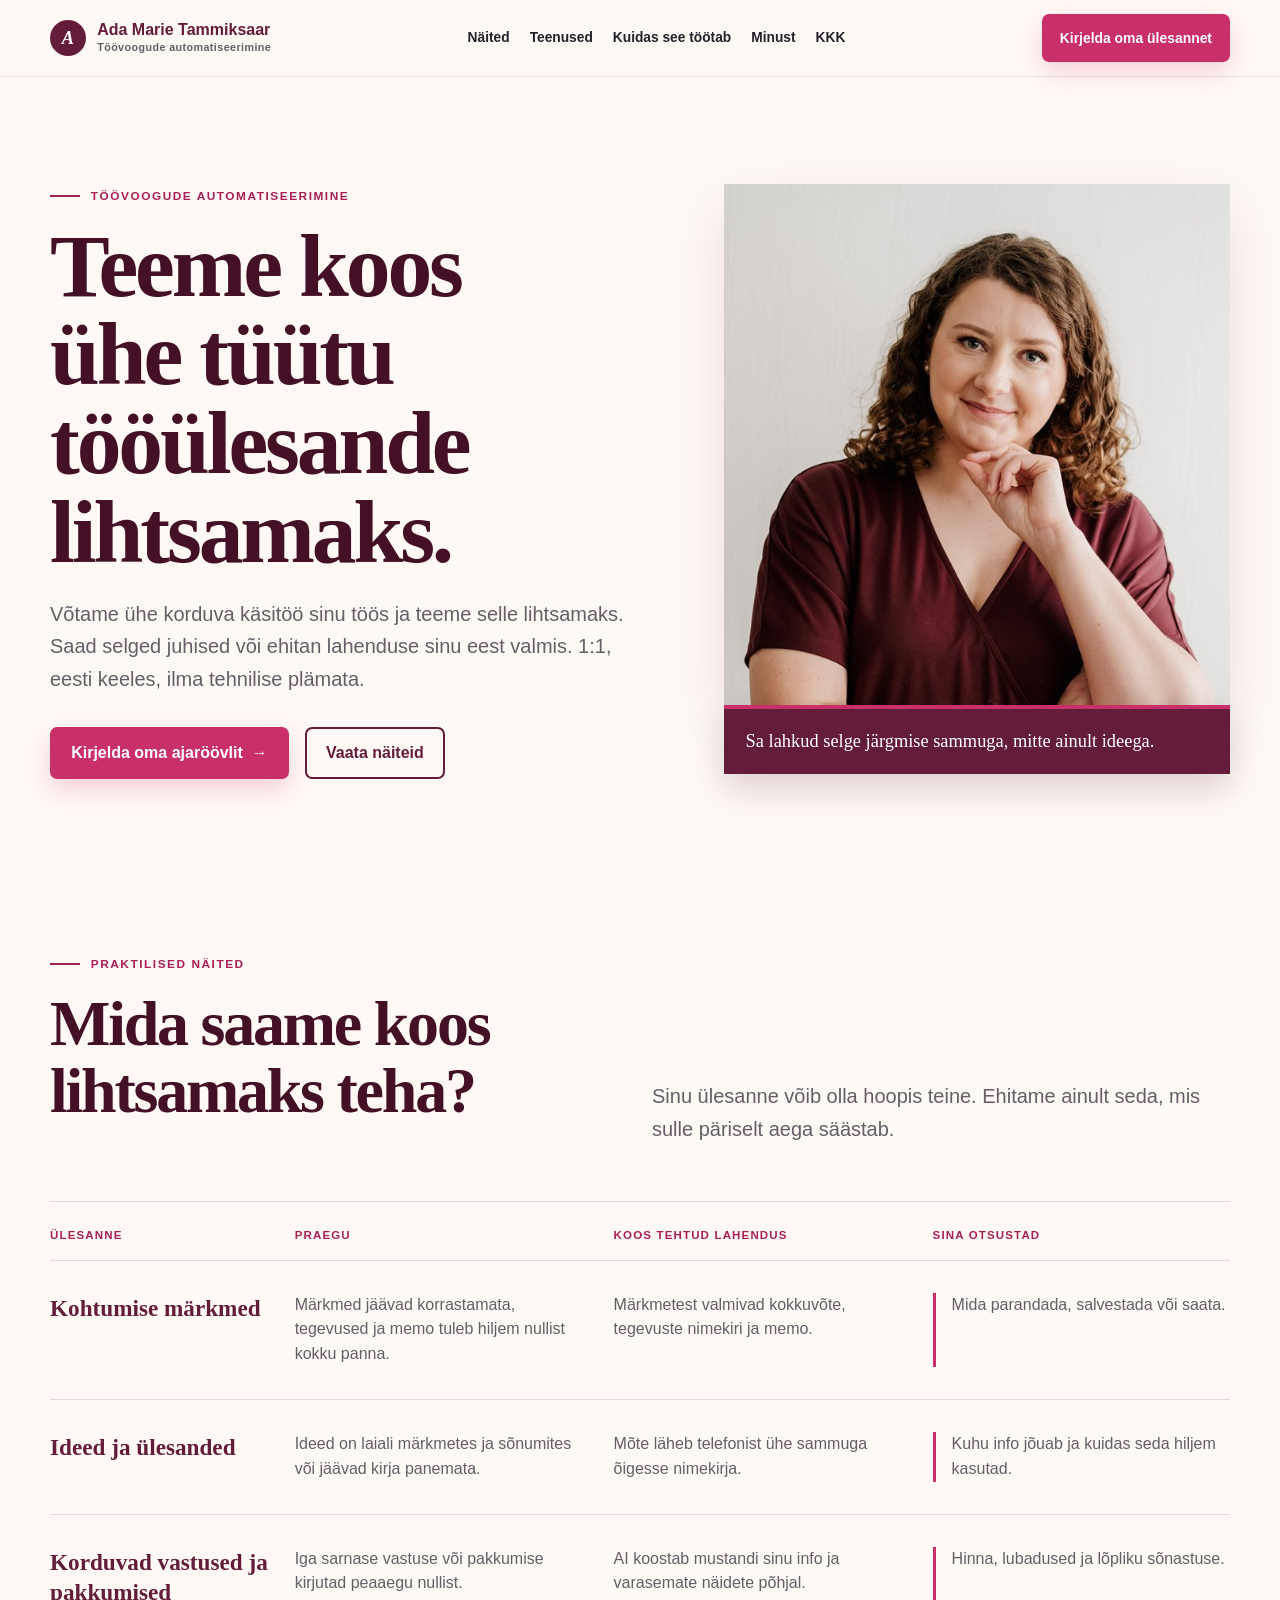
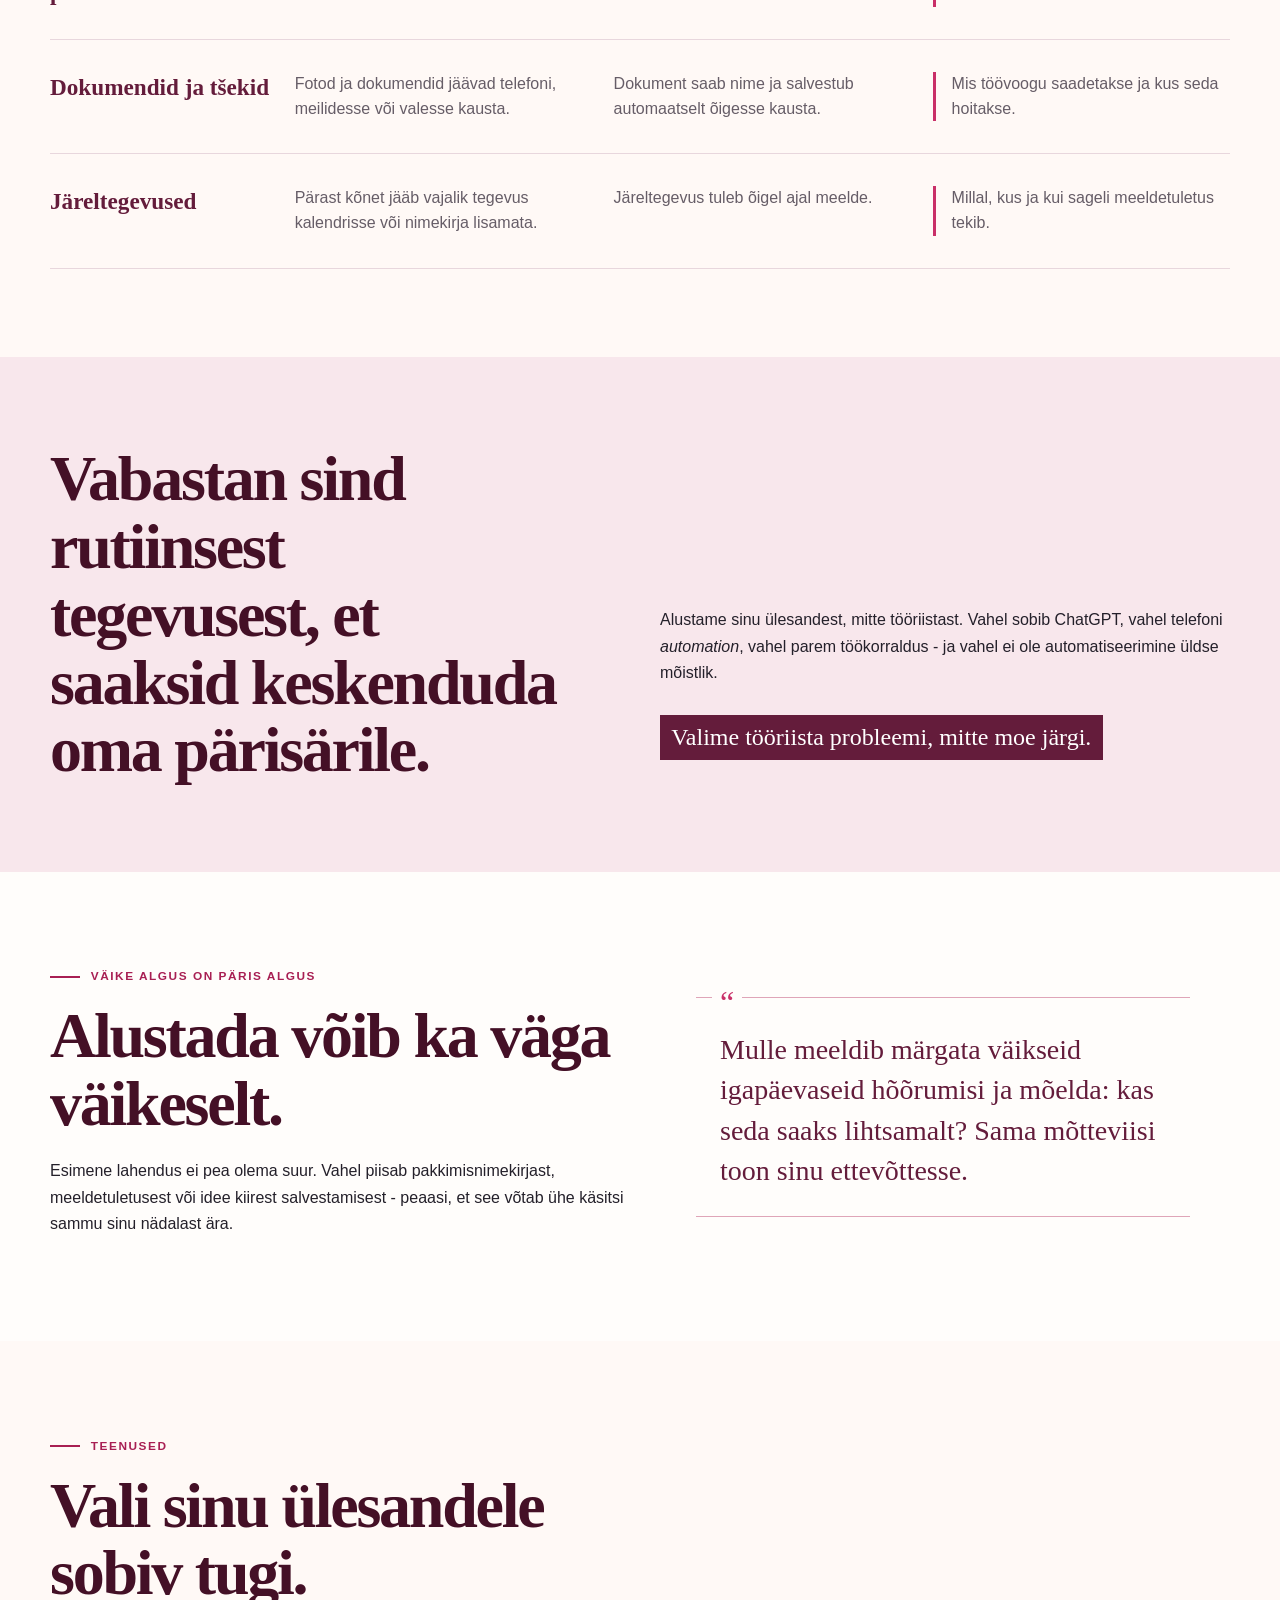
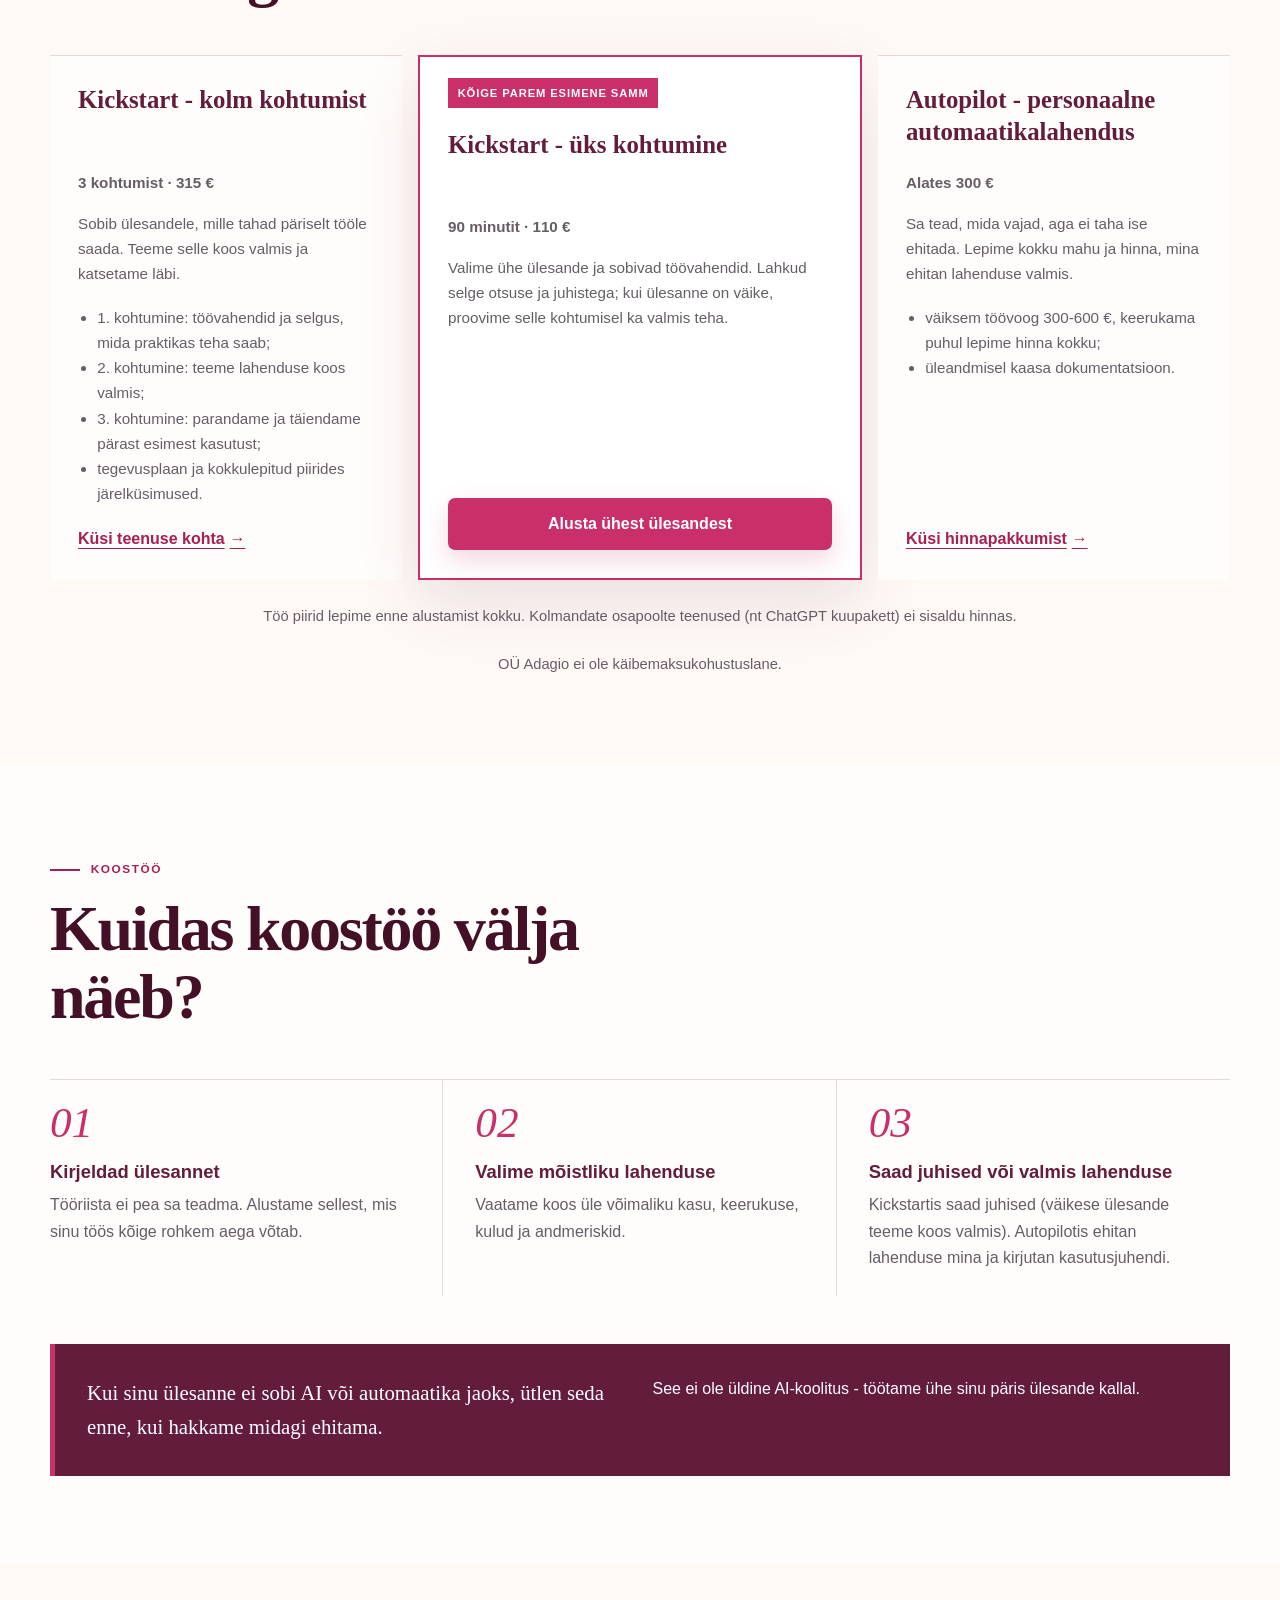
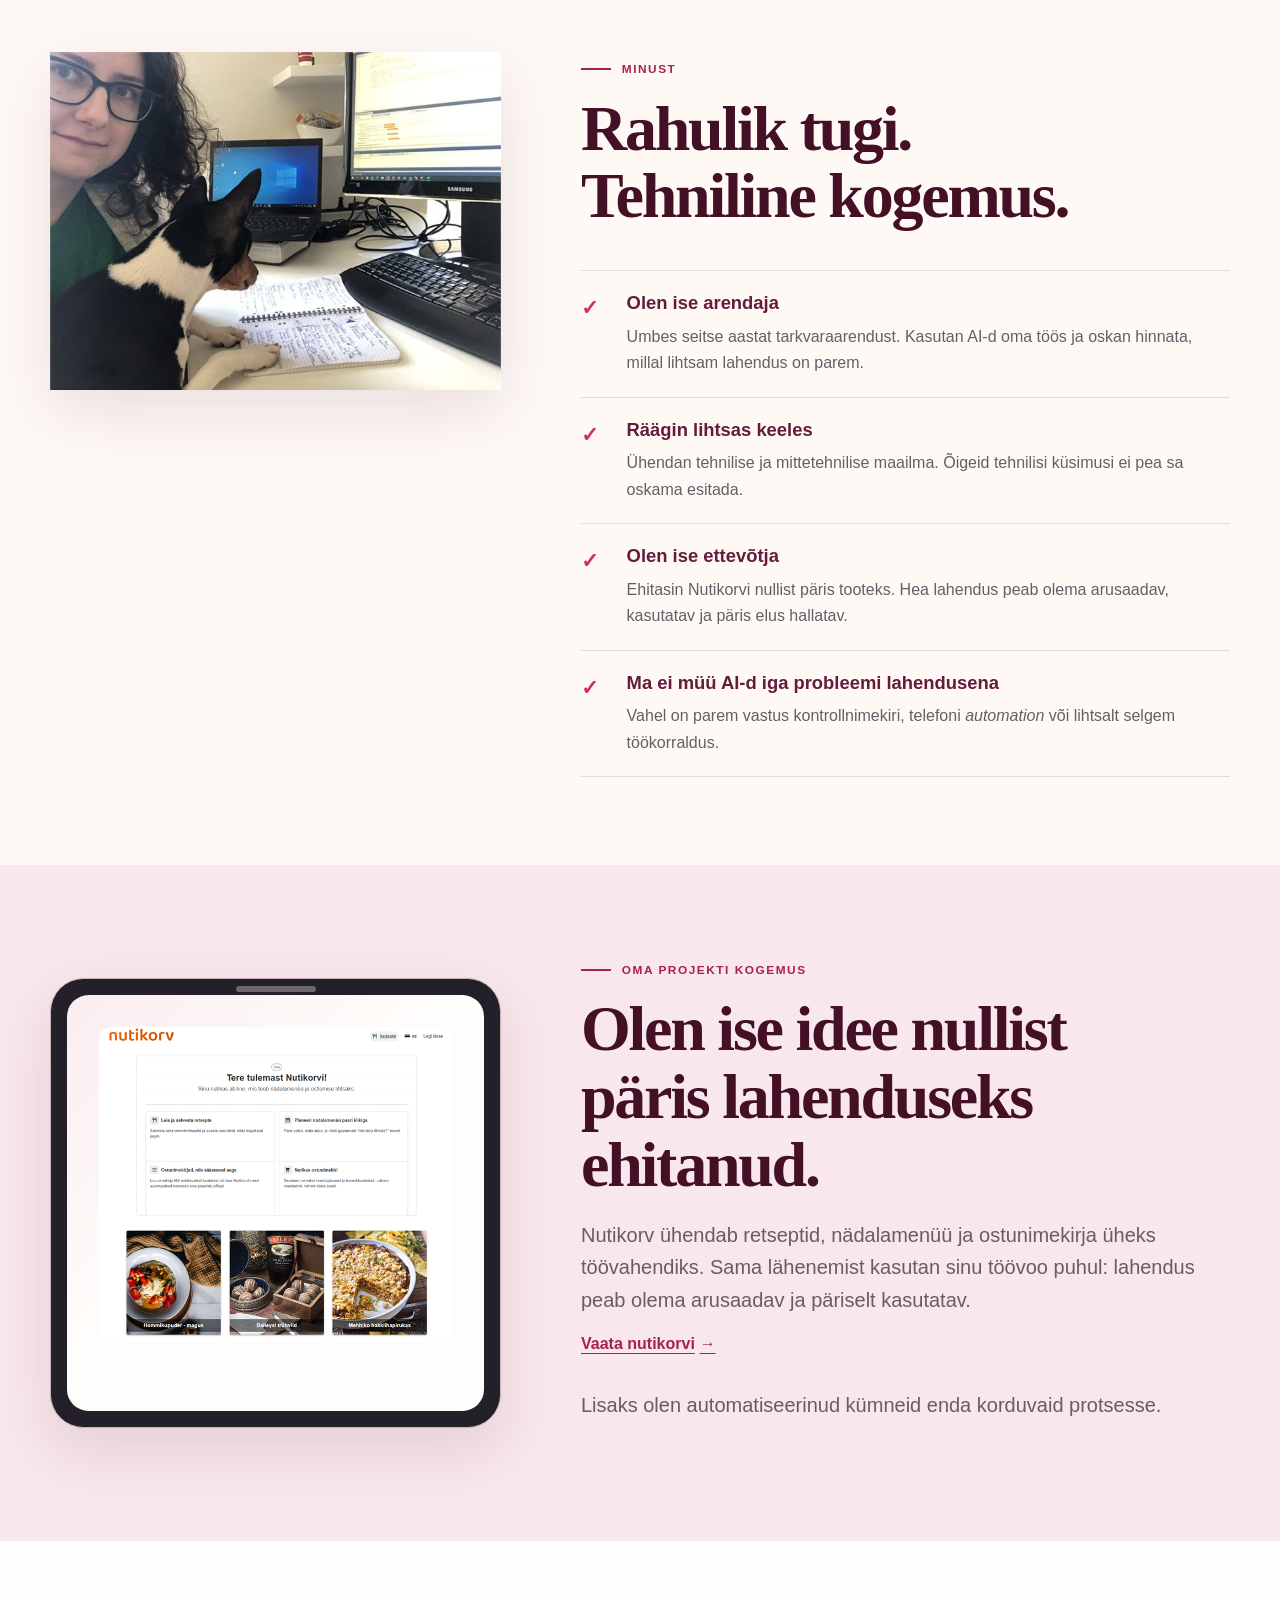
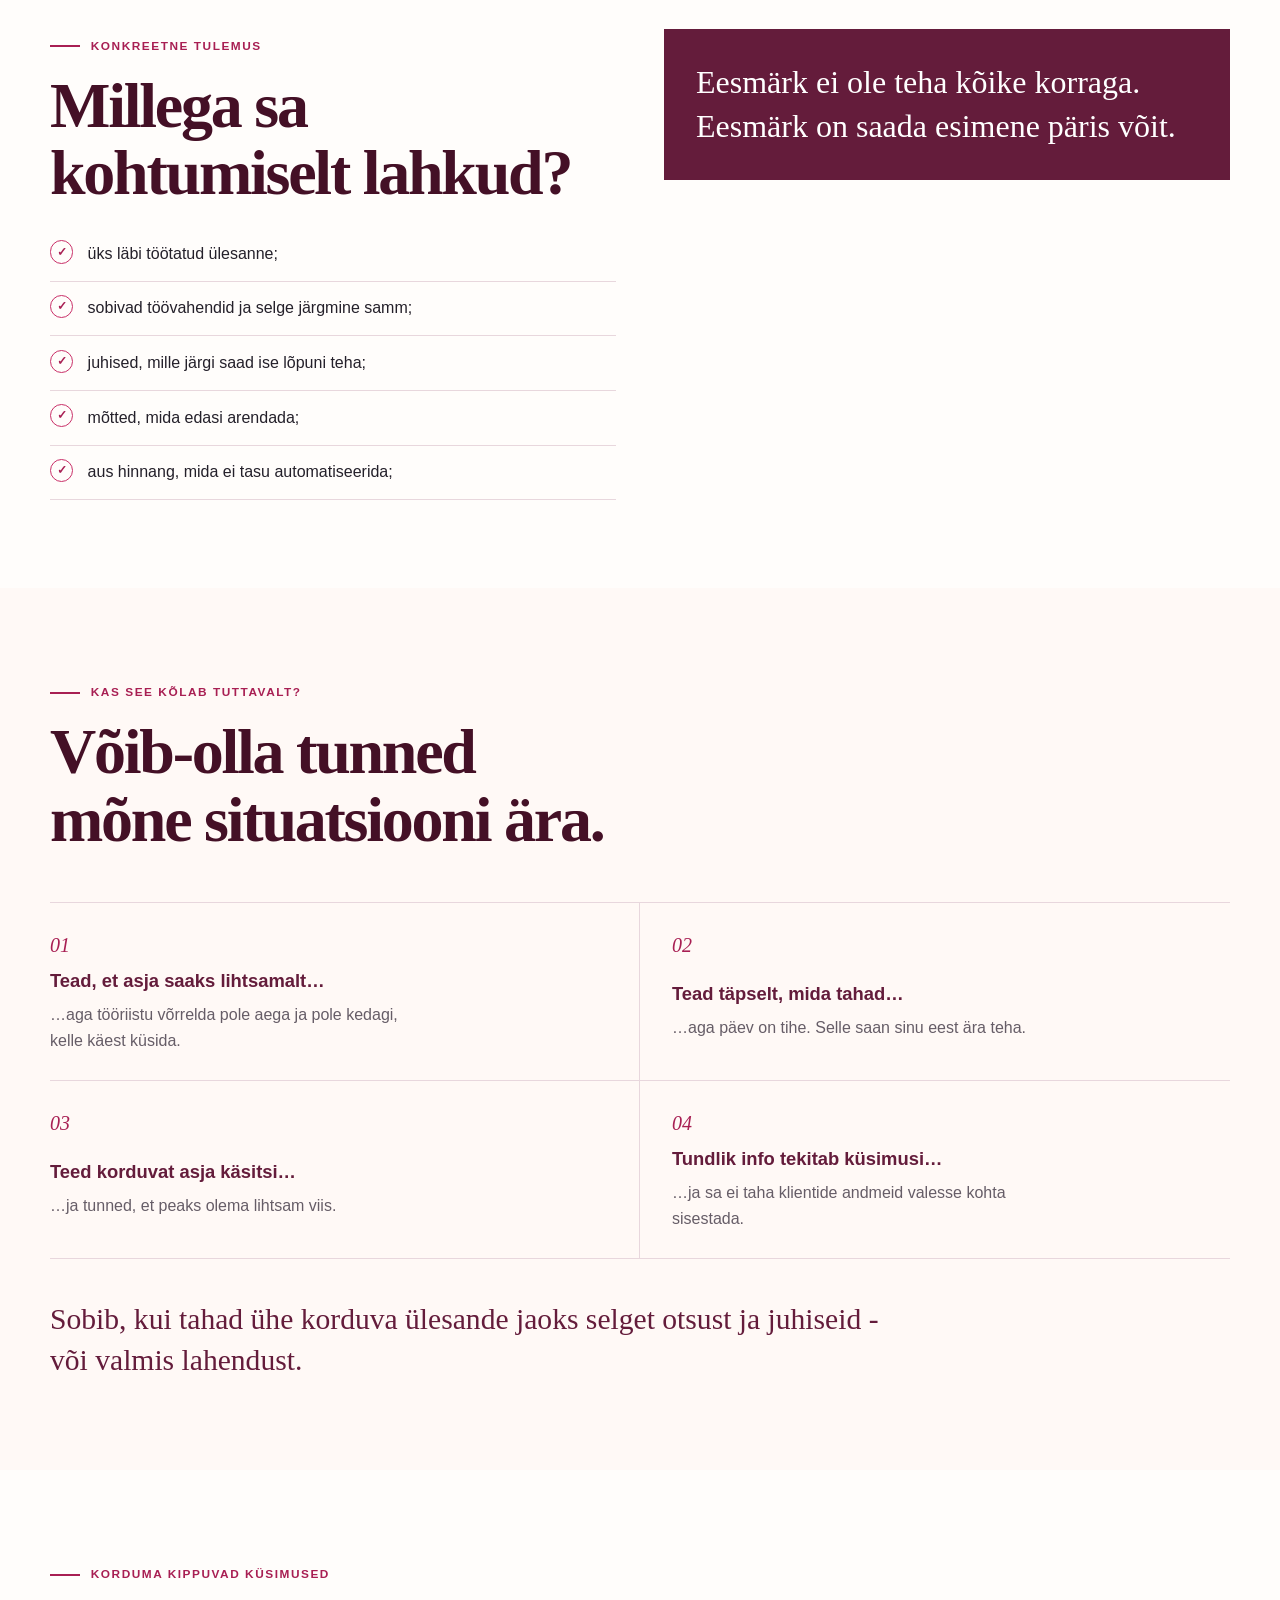
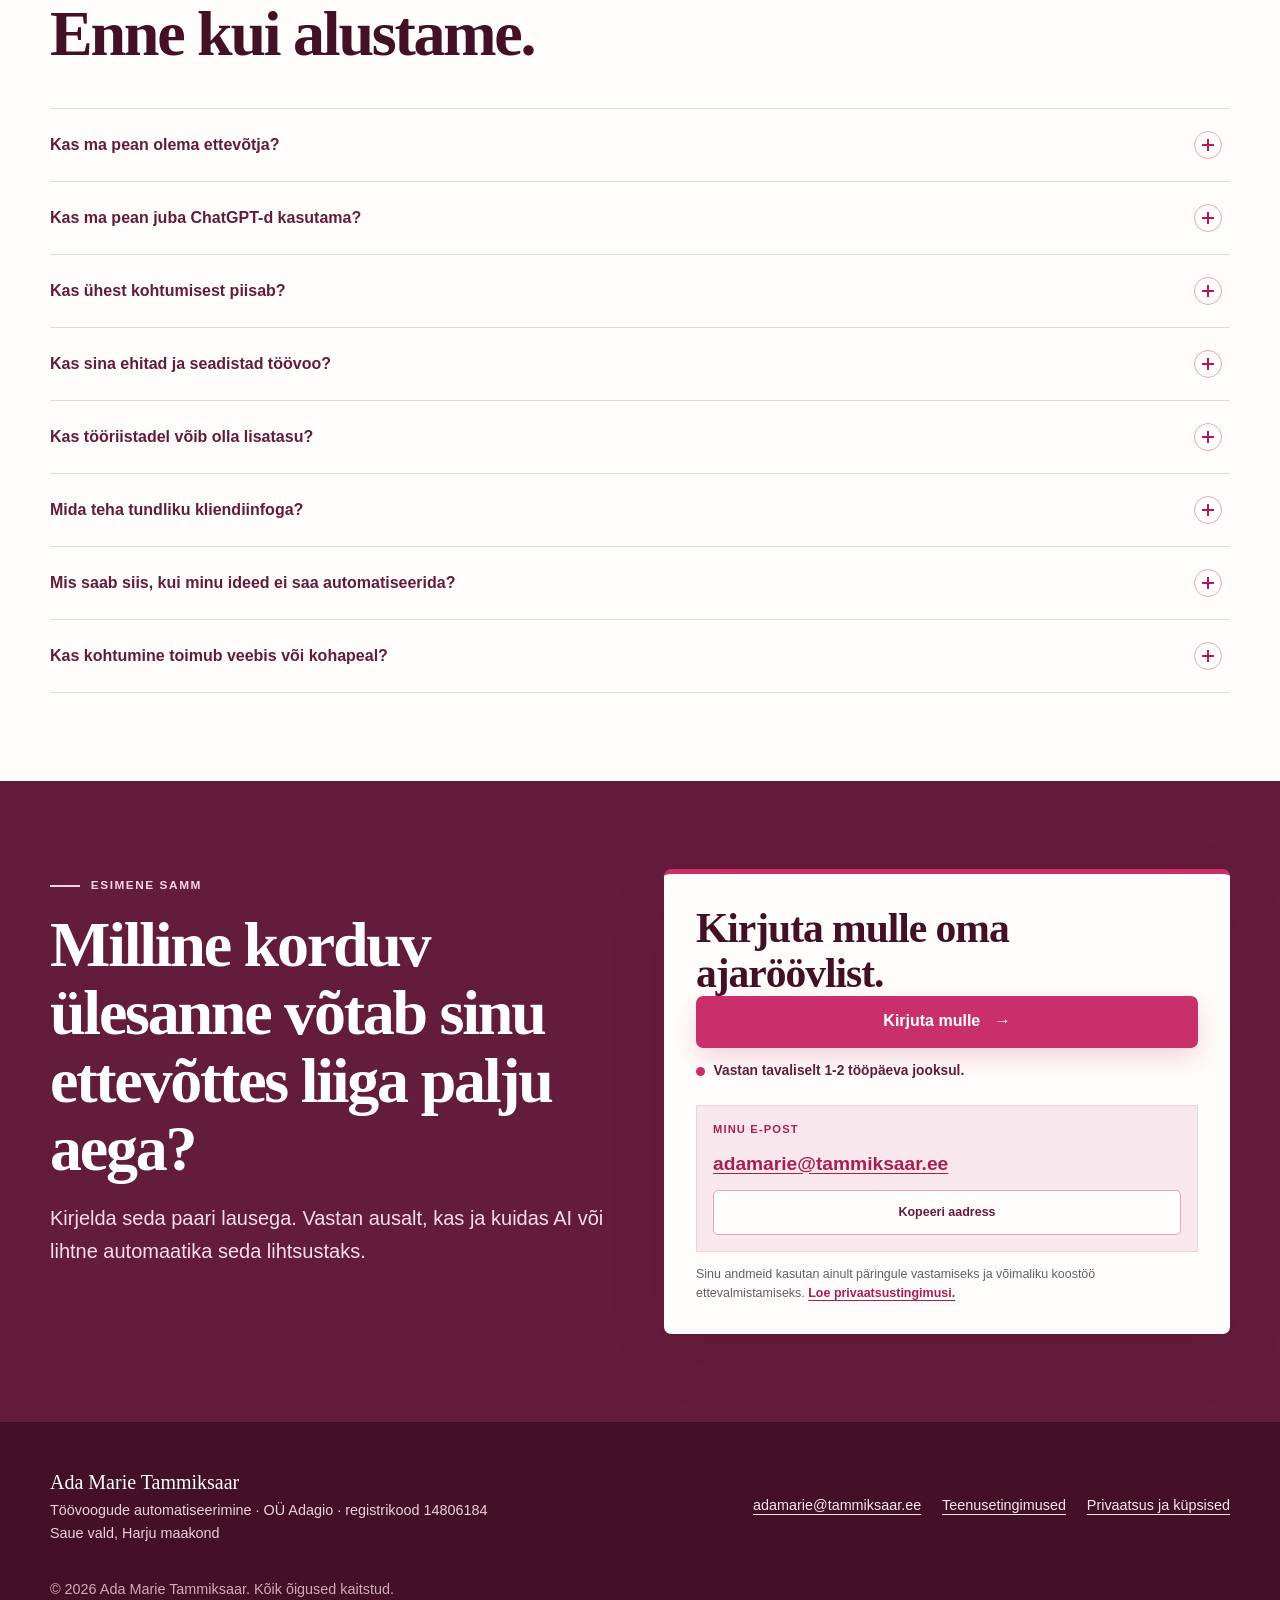
==== commit affc0d20: "Kasuta tavalisi sidekriipse pikkade kriipsude asemel Co-Authored-By: Claude Sonnet 5.5 <noreply@anth" ====
--- a/index.html
+++ b/index.html
@@ -21,7 +21,7 @@
   <meta property="og:image" content="https://adamarie.ee/og-ada-toovoogude-automatiseerimine.jpg">
   <meta property="og:image:width" content="1200">
   <meta property="og:image:height" content="630">
-  <meta property="og:image:alt" content="Ada Marie Tammiksaar – töövoogude automatiseerimine">
+  <meta property="og:image:alt" content="Ada Marie Tammiksaar - töövoogude automatiseerimine">
   <meta name="twitter:card" content="summary_large_image">
   <meta name="twitter:title" content="Töövoogude automatiseerimine | Ada Marie Tammiksaar">
   <meta name="twitter:description" content="Praktiline 1:1 abi töövoogude automatiseerimiseks.">
@@ -85,7 +85,7 @@
         "offers": [
           {
             "@type": "Offer",
-            "name": "Kickstart – üks kohtumine (90 minutit)",
+            "name": "Kickstart - üks kohtumine (90 minutit)",
             "url": "https://adamarie.ee/#teenused",
             "price": "110",
             "priceCurrency": "EUR",
@@ -93,7 +93,7 @@
           },
           {
             "@type": "Offer",
-            "name": "Kickstart – kolm kohtumist",
+            "name": "Kickstart - kolm kohtumist",
             "url": "https://adamarie.ee/#teenused",
             "price": "315",
             "priceCurrency": "EUR",
@@ -101,7 +101,7 @@
           },
           {
             "@type": "Offer",
-            "name": "Autopilot – personaalne automaatikalahendus",
+            "name": "Autopilot - personaalne automaatikalahendus",
             "url": "https://adamarie.ee/#teenused",
             "priceSpecification": {
               "@type": "PriceSpecification",
@@ -124,7 +124,7 @@
 
   <header class="site-header">
     <div class="container nav-wrap">
-      <a class="brand" href="#algus" aria-label="Ada Marie Tammiksaar – avalehele">
+      <a class="brand" href="#algus" aria-label="Ada Marie Tammiksaar - avalehele">
         <span class="brand-mark" aria-hidden="true">A</span>
         <span class="brand-text">
           <span class="brand-name">Ada Marie Tammiksaar</span>
@@ -291,7 +291,7 @@
       <div class="container statement" data-reveal>
         <h2>Vabastan sind rutiinsest tegevusest, et saaksid keskenduda oma pärisärile.</h2>
         <div class="statement-copy">
-          <p>Alustame sinu ülesandest, mitte tööriistast. Vahel sobib ChatGPT, vahel telefoni <i>automation</i>, vahel parem töökorraldus – ja vahel ei ole automatiseerimine üldse mõistlik.</p>
+          <p>Alustame sinu ülesandest, mitte tööriistast. Vahel sobib ChatGPT, vahel telefoni <i>automation</i>, vahel parem töökorraldus - ja vahel ei ole automatiseerimine üldse mõistlik.</p>
           <p class="manifesto-line">Valime tööriista probleemi, mitte moe järgi.</p>
         </div>
       </div>
@@ -302,7 +302,7 @@
         <div data-reveal>
           <p class="eyebrow">Väike algus on päris algus</p>
           <h2>Alustada võib ka väga väikeselt.</h2>
-          <p>Esimene lahendus ei pea olema suur. Vahel piisab pakkimisnimekirjast, meeldetuletusest või idee kiirest salvestamisest – peaasi, et see võtab ühe käsitsi sammu sinu nädalast ära.</p>
+          <p>Esimene lahendus ei pea olema suur. Vahel piisab pakkimisnimekirjast, meeldetuletusest või idee kiirest salvestamisest - peaasi, et see võtab ühe käsitsi sammu sinu nädalast ära.</p>
         </div>
         <blockquote class="small-start-note" data-reveal>
           Mulle meeldib märgata väikseid igapäevaseid hõõrumisi ja mõelda: kas seda saaks lihtsamalt? Sama mõtteviisi toon sinu ettevõttesse.
@@ -316,7 +316,7 @@
         <h2 data-reveal>Vali sinu ülesandele sobiv tugi.</h2>
         <div class="pricing">
           <article class="price-card" data-reveal>
-            <h3>Kickstart – kolm kohtumist</h3>
+            <h3>Kickstart - kolm kohtumist</h3>
             <p class="price">3 kohtumist · 315 €</p>
             <p>Sobib ülesandele, mille tahad päriselt tööle saada. Teeme selle koos valmis ja katsetame läbi.</p>
             <ul>
@@ -330,14 +330,14 @@
 
           <article class="price-card price-card--primary" data-reveal>
             <span class="price-label">Kõige parem esimene samm</span>
-            <h3>Kickstart – üks kohtumine</h3>
+            <h3>Kickstart - üks kohtumine</h3>
             <p class="price">90 minutit · 110 €</p>
             <p>Valime ühe ülesande ja sobivad töövahendid. Lahkud selge otsuse ja juhistega; kui ülesanne on väike, proovime selle kohtumisel ka valmis teha.</p>
             <a class="button button--primary" href="#kirjelda">Alusta ühest ülesandest</a>
           </article>
 
           <article class="price-card" data-reveal>
-            <h3>Autopilot – personaalne automaatikalahendus</h3>
+            <h3>Autopilot - personaalne automaatikalahendus</h3>
             <p class="price">Alates 300 €</p>
             <p>Sa tead, mida vajad, aga ei taha ise ehitada. Lepime kokku mahu ja hinna, mina ehitan lahenduse valmis.</p>
             <ul>
@@ -372,7 +372,7 @@
         </div>
         <div class="honesty" data-reveal>
           <p>Kui sinu ülesanne ei sobi AI või automaatika jaoks, ütlen seda enne, kui hakkame midagi ehitama.</p>
-          <p>See ei ole üldine AI-koolitus – töötame ühe sinu päris ülesande kallal.</p>
+          <p>See ei ole üldine AI-koolitus - töötame ühe sinu päris ülesande kallal.</p>
         </div>
       </div>
     </section>
@@ -506,7 +506,7 @@
             </div>
           </article>
         </div>
-        <p class="section-close" data-reveal>Sobib, kui tahad ühe korduva ülesande jaoks selget otsust ja juhiseid – või valmis lahendust.</p>
+        <p class="section-close" data-reveal>Sobib, kui tahad ühe korduva ülesande jaoks selget otsust ja juhiseid - või valmis lahendust.</p>
       </div>
     </section>
 
@@ -517,7 +517,7 @@
         <div class="faq-list" data-reveal>
           <details>
             <summary>Kas ma pean olema ettevõtja?</summary>
-            <p>Ei. Enamik näiteid siin lehel on tööalased, aga sama loogika töötab ka kodus korduvate asjadega – koolikalender sinu enda kalendrisse, perelogistika ja korduvad meeldetuletused või NFC-tag, mis annab partnerile teada, et koer sai süüa. Kirjelda oma olukorda ja ma ütlen, kas seda tasub automatiseerida.</p>
+            <p>Ei. Enamik näiteid siin lehel on tööalased, aga sama loogika töötab ka kodus korduvate asjadega - koolikalender sinu enda kalendrisse, perelogistika ja korduvad meeldetuletused või NFC-tag, mis annab partnerile teada, et koer sai süüa. Kirjelda oma olukorda ja ma ütlen, kas seda tasub automatiseerida.</p>
           </details>
           <details>
             <summary>Kas ma pean juba ChatGPT-d kasutama?</summary>
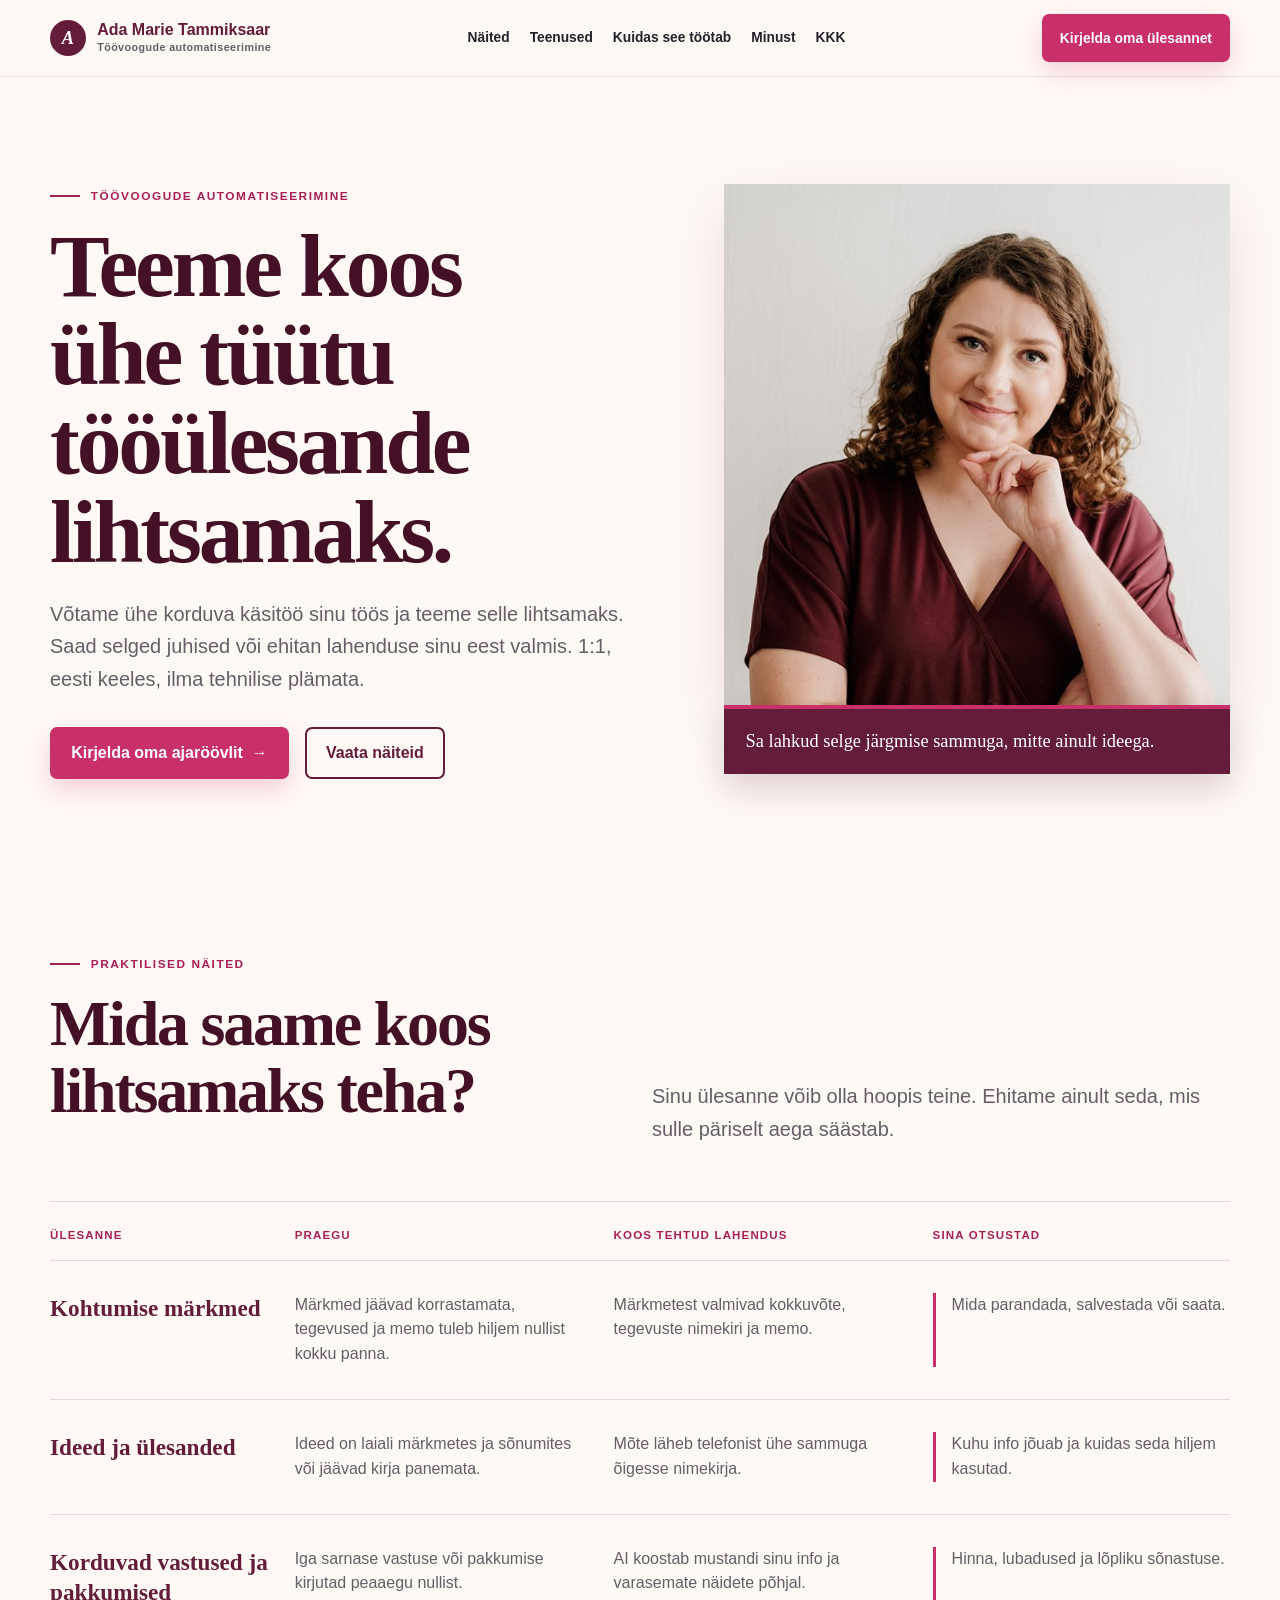
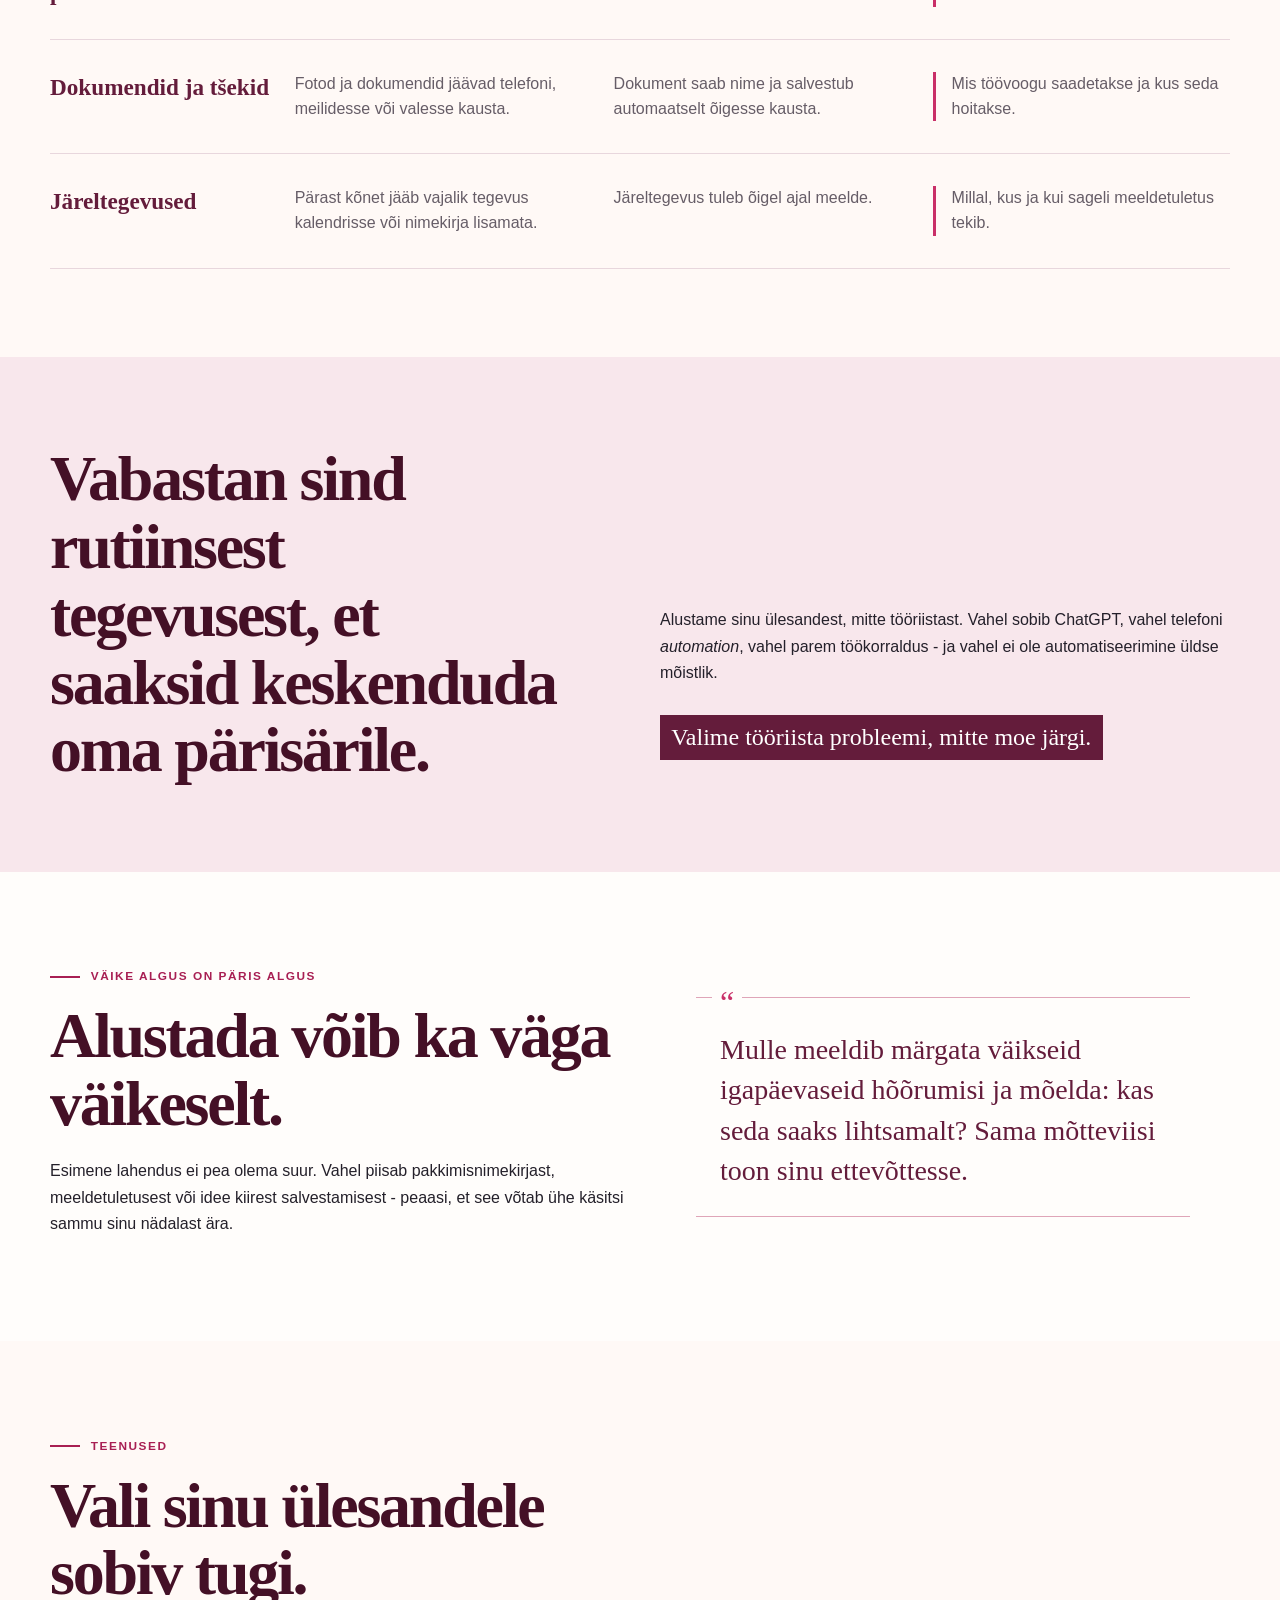
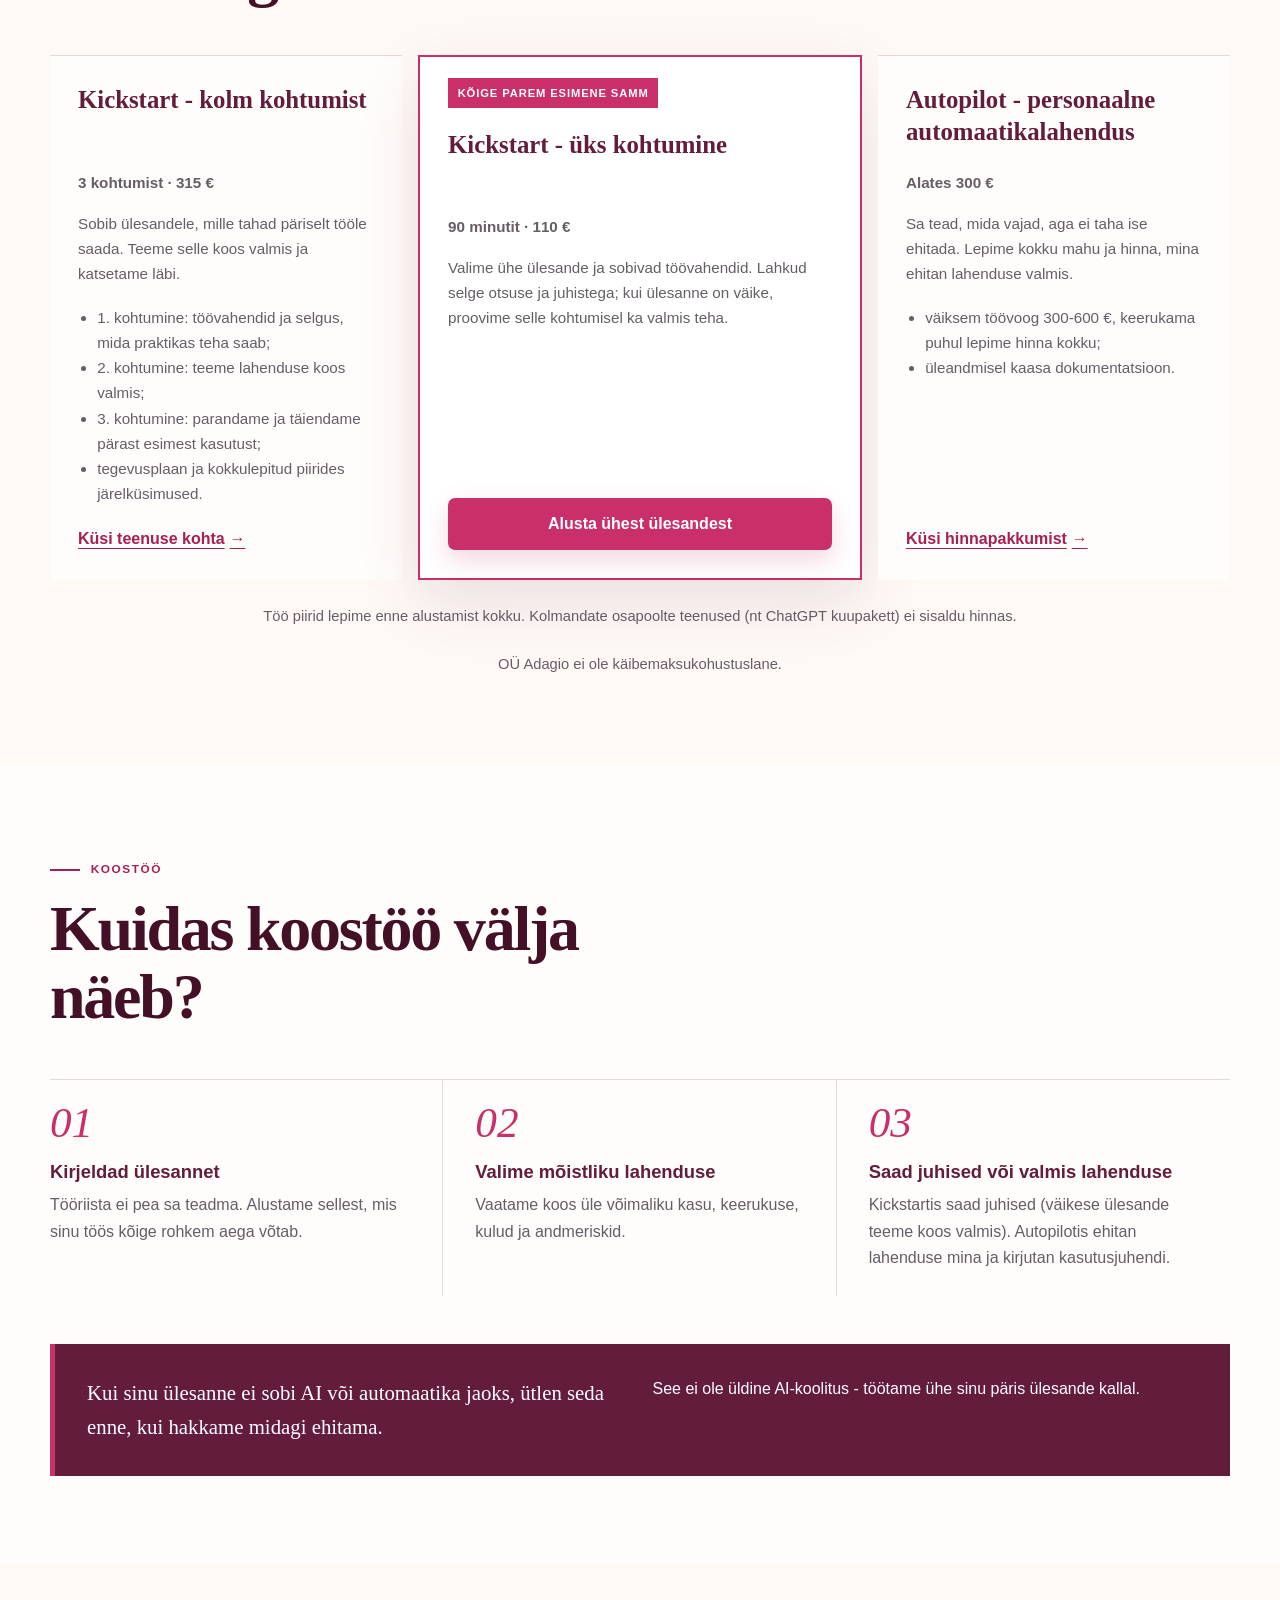
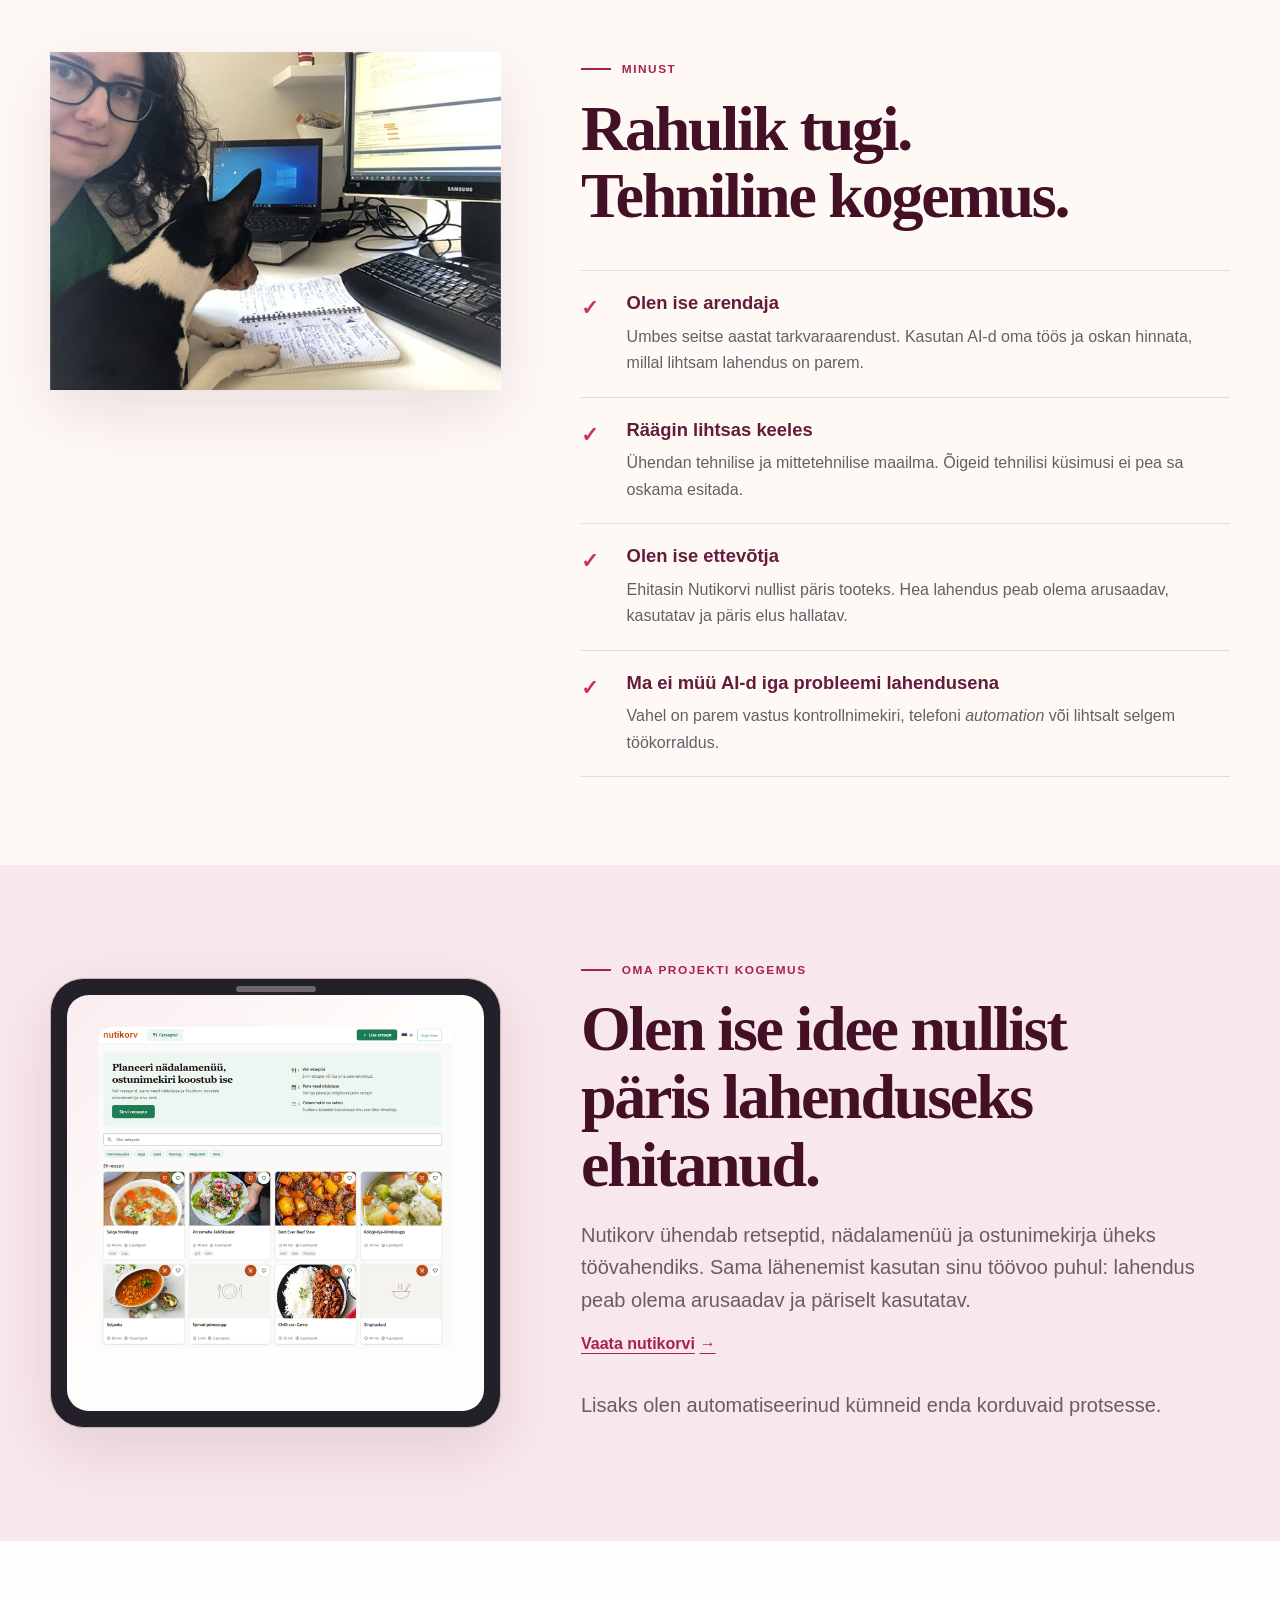
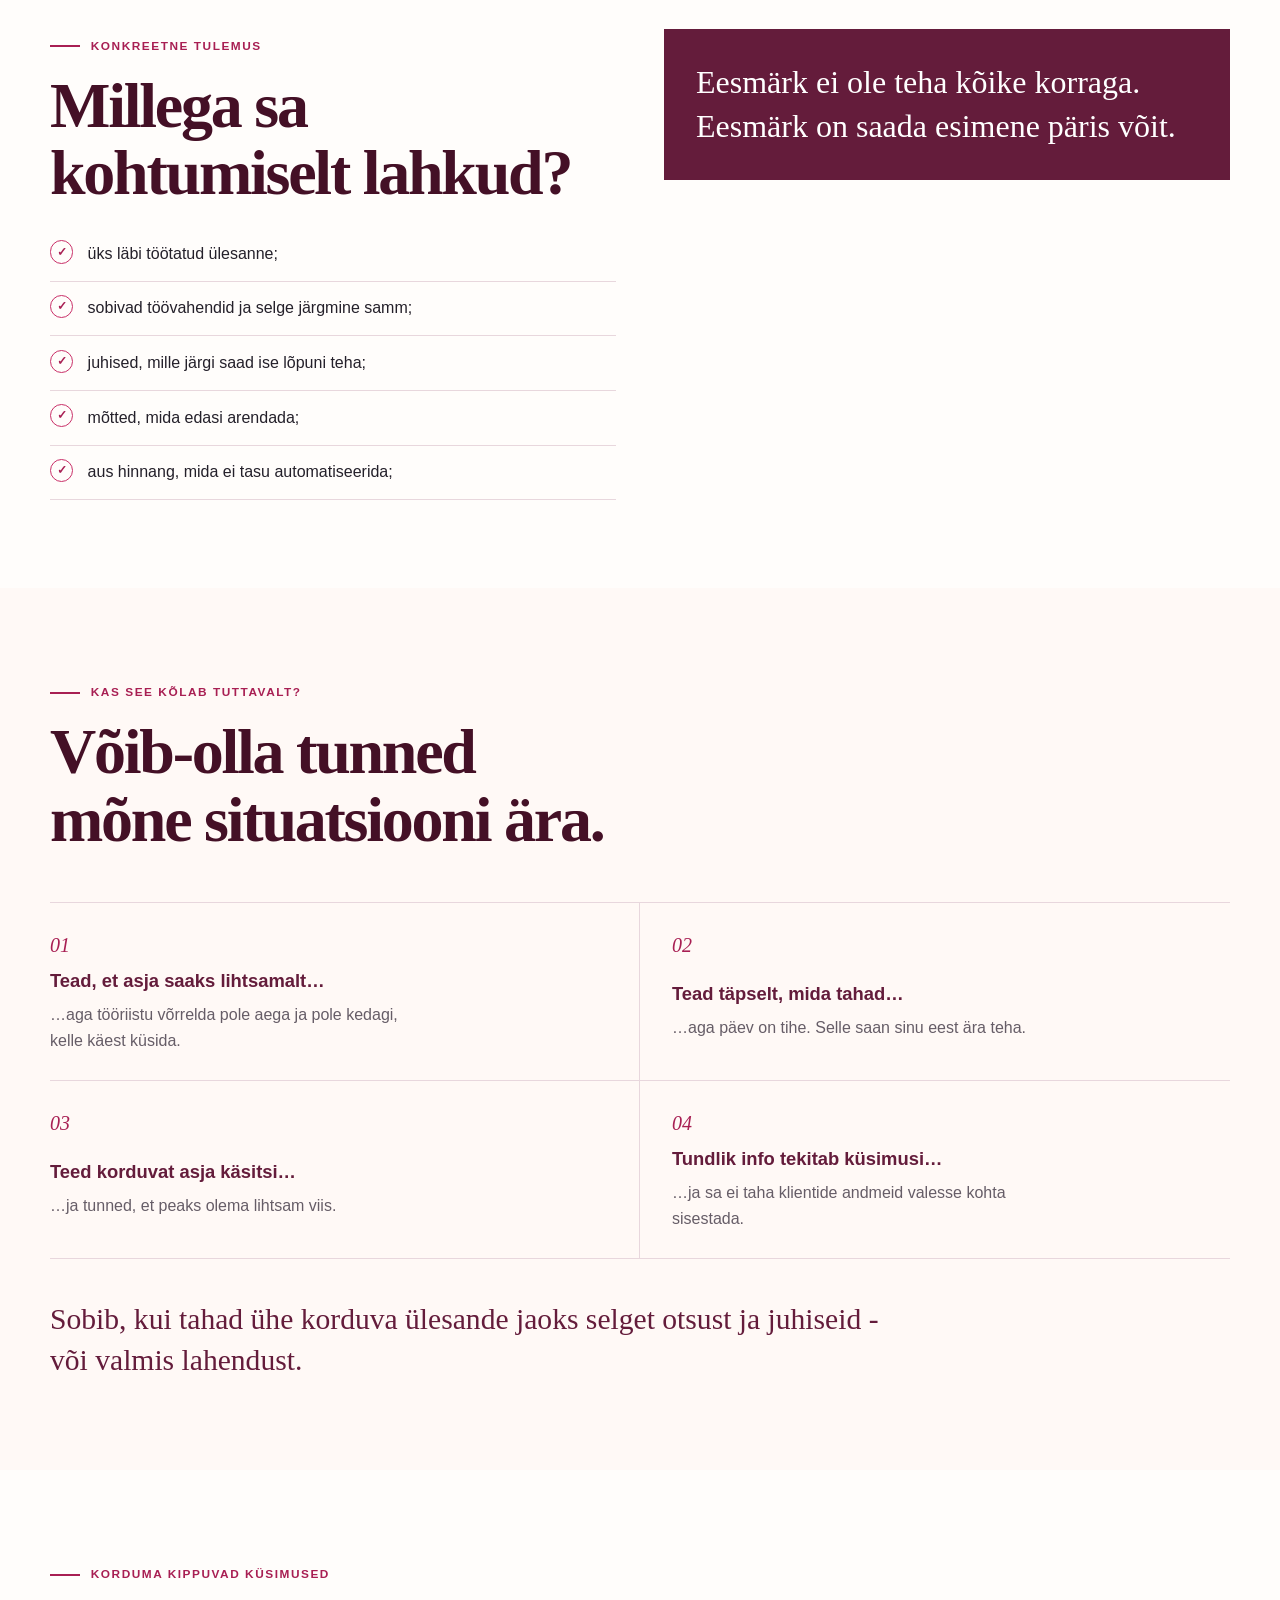
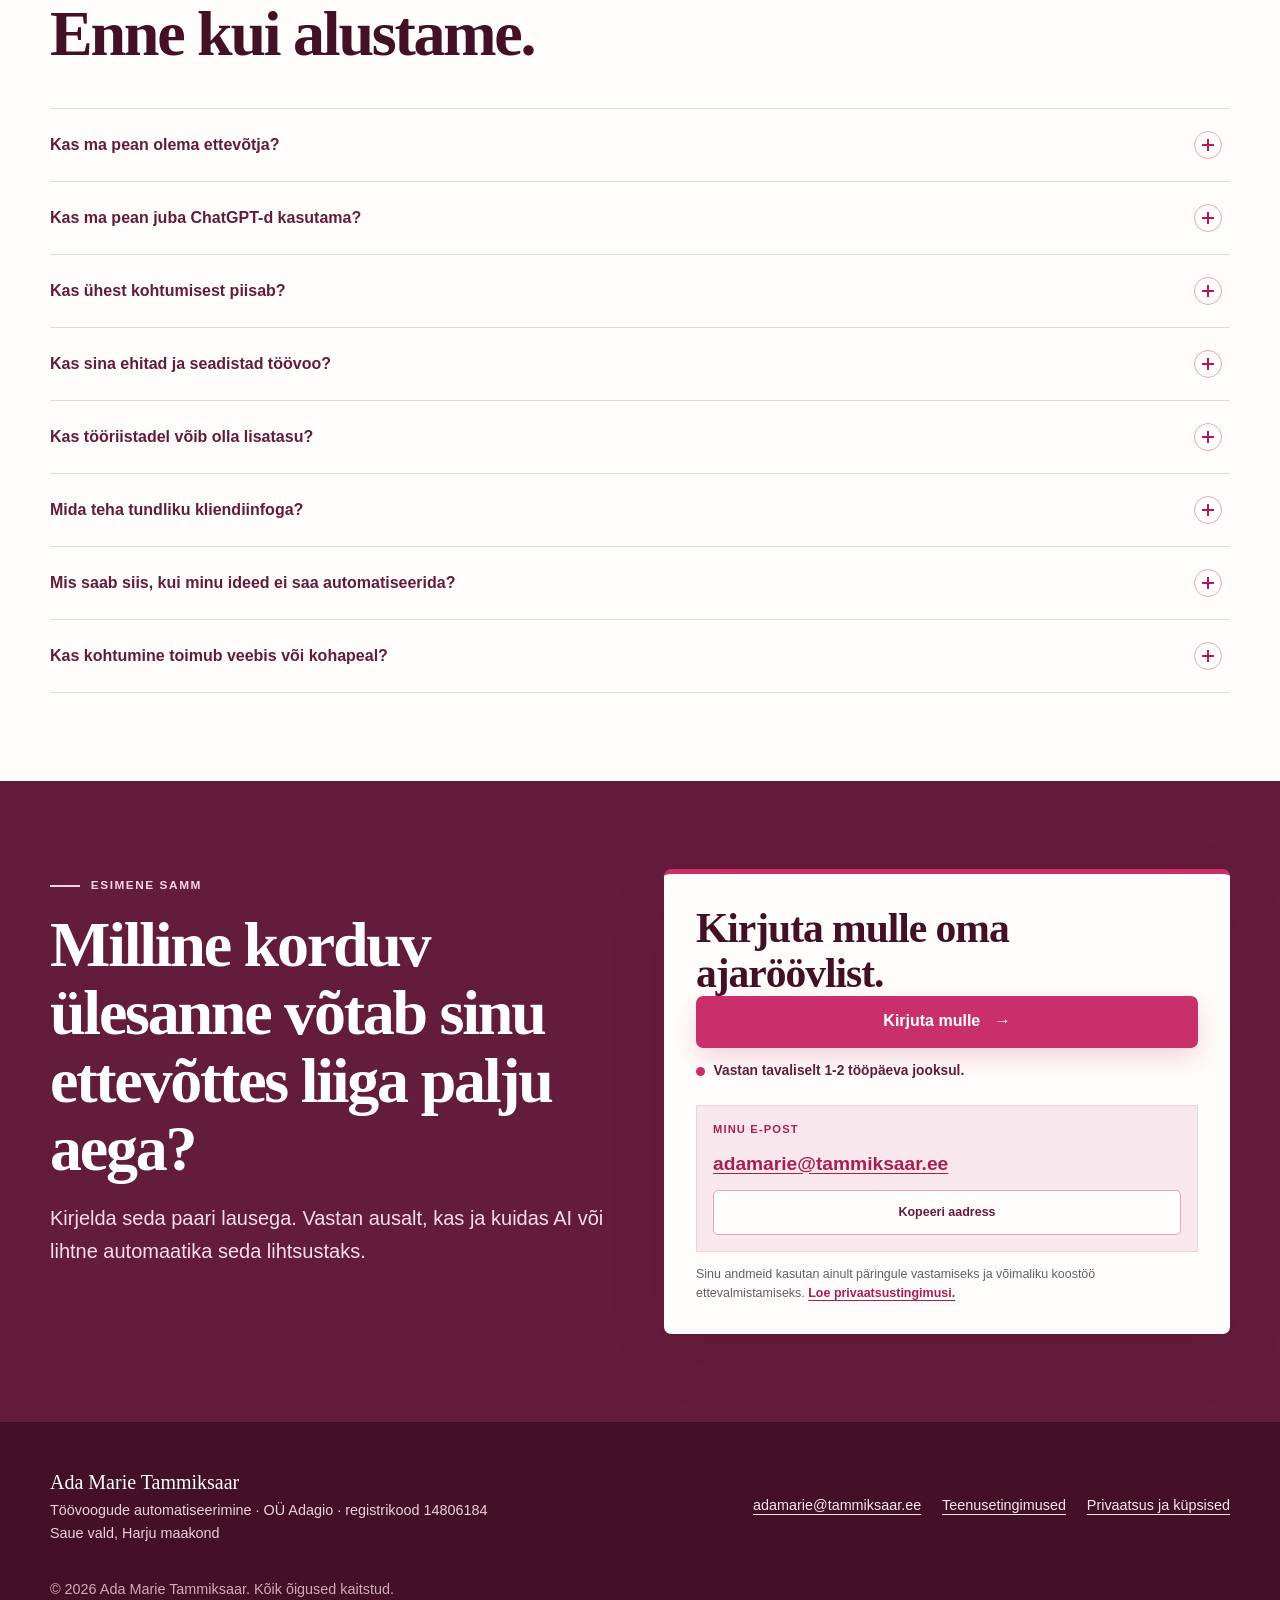
==== commit c6d20cd8: "Asenda Nutikorvi pilt uue ekraanipildiga Co-Authored-By: Claude Sonnet 5.5 <noreply@anthropic.com> C" ====
--- a/index.html
+++ b/index.html
@@ -442,11 +442,11 @@
             <div class="device-screen">
               <img
                 src="assets/nutikorv.png"
-                srcset="assets/nutikorv-640.png 640w, assets/nutikorv.png 1033w"
+                srcset="assets/nutikorv-640.png 640w, assets/nutikorv.png 822w"
                 sizes="(min-width: 1040px) 38vw, (min-width: 720px) 50vw, 100vw"
                 alt="Nutikorvi avaleht retseptide, nädalamenüü ja ostunimekirja võimalustega"
-                width="1033"
-                height="925"
+                width="822"
+                height="748"
                 loading="lazy"
                 decoding="async">
             </div>
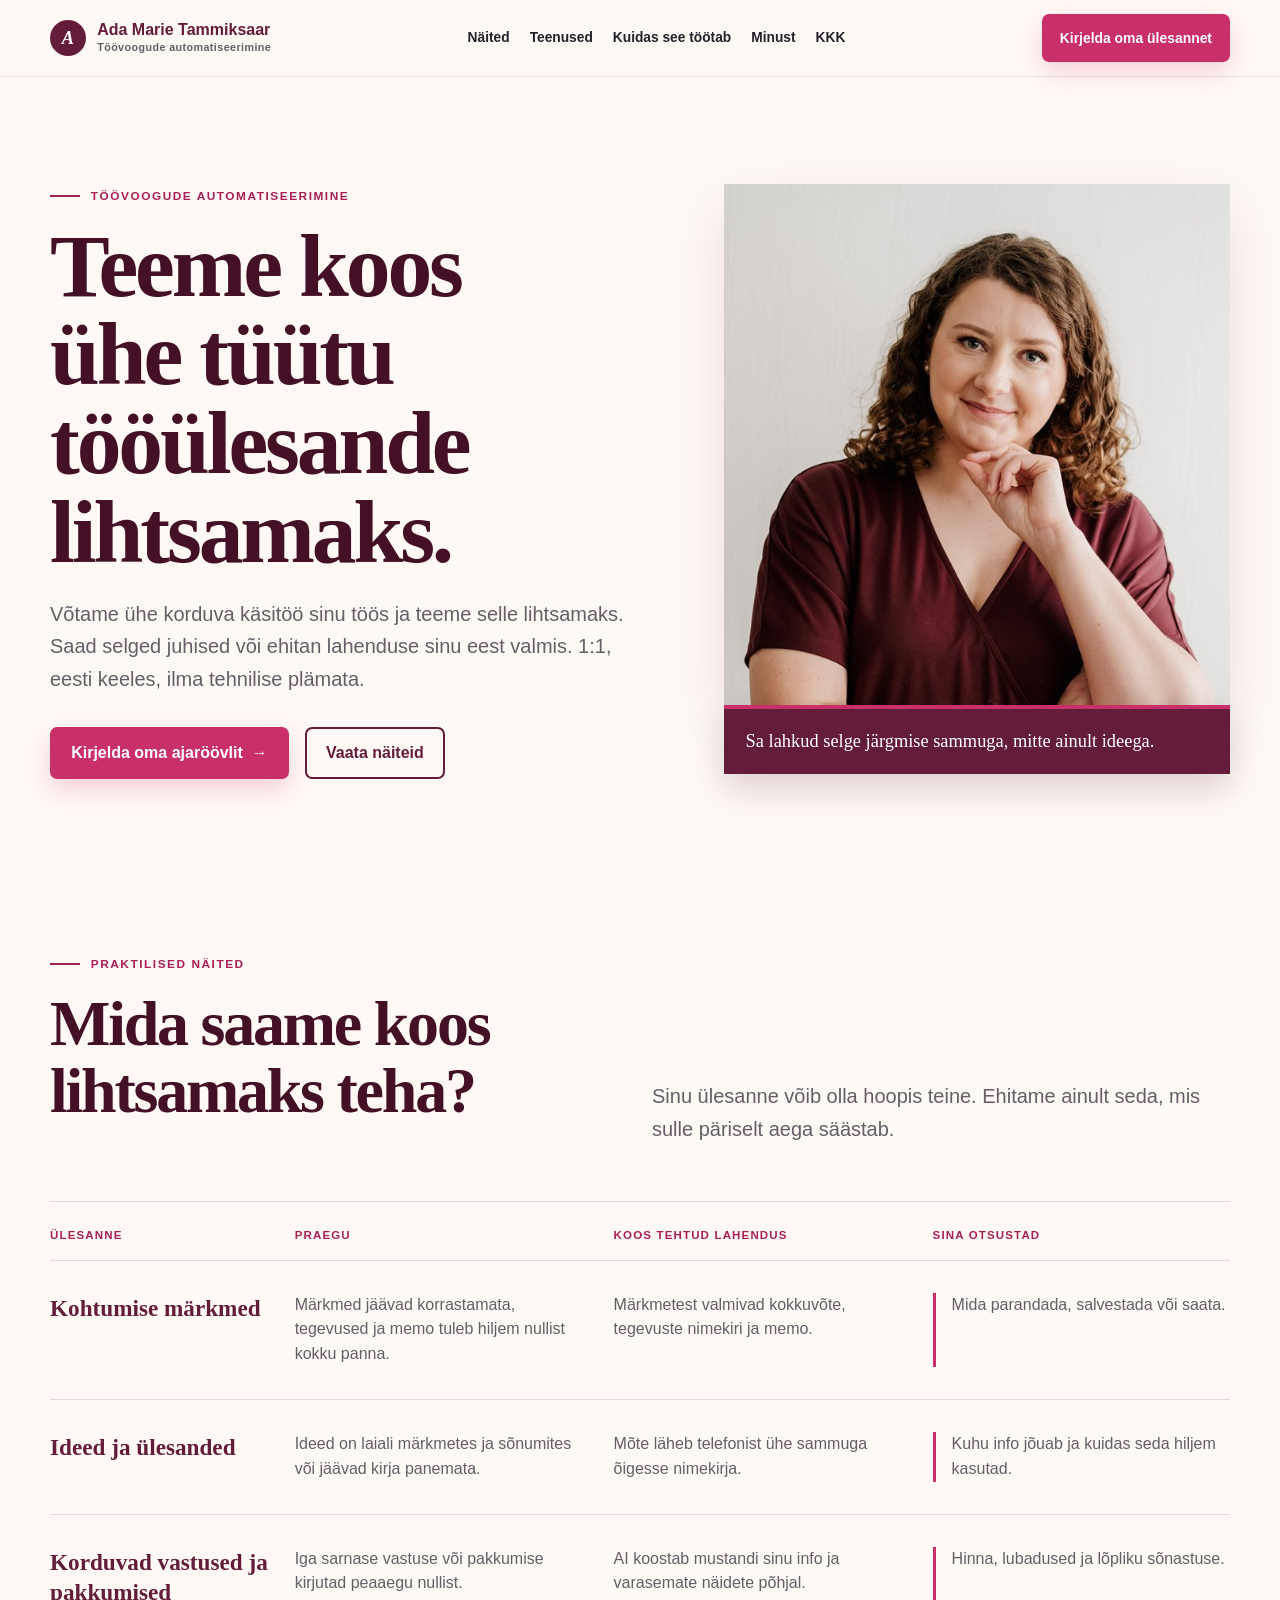
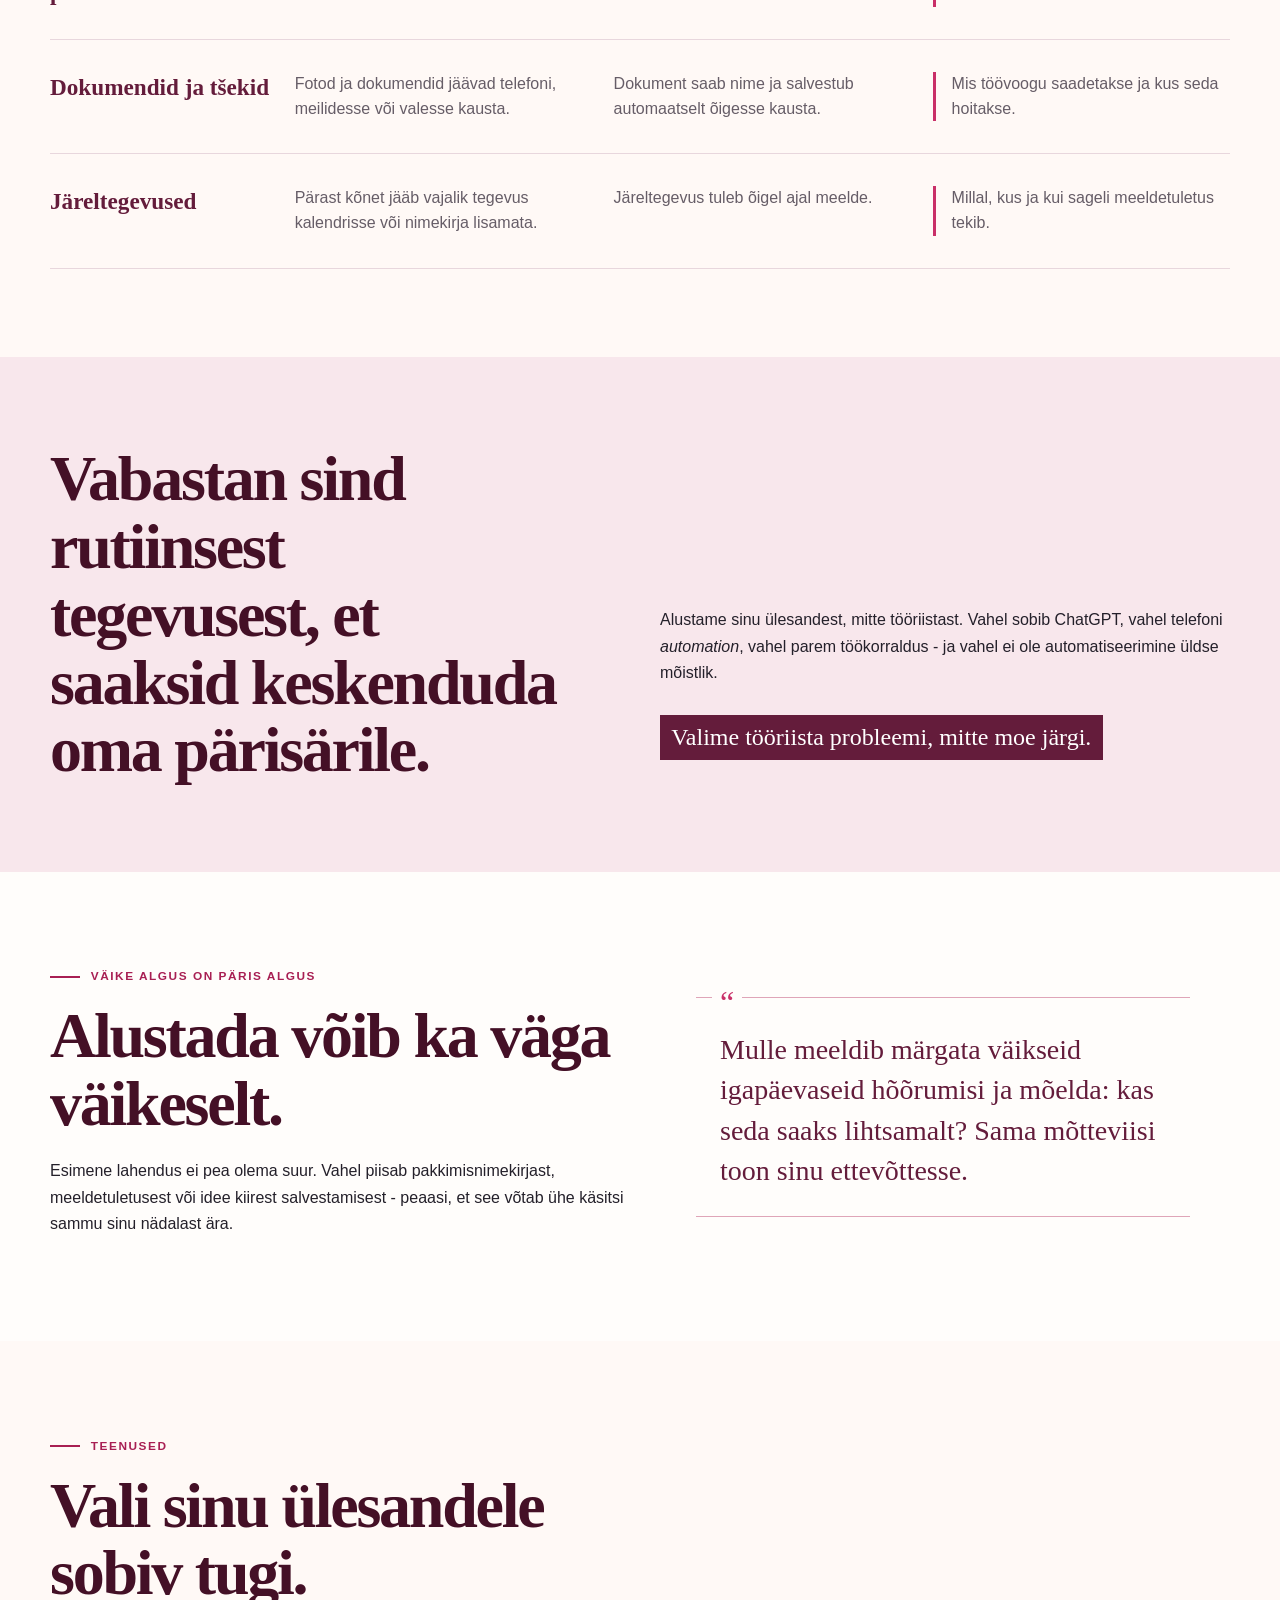
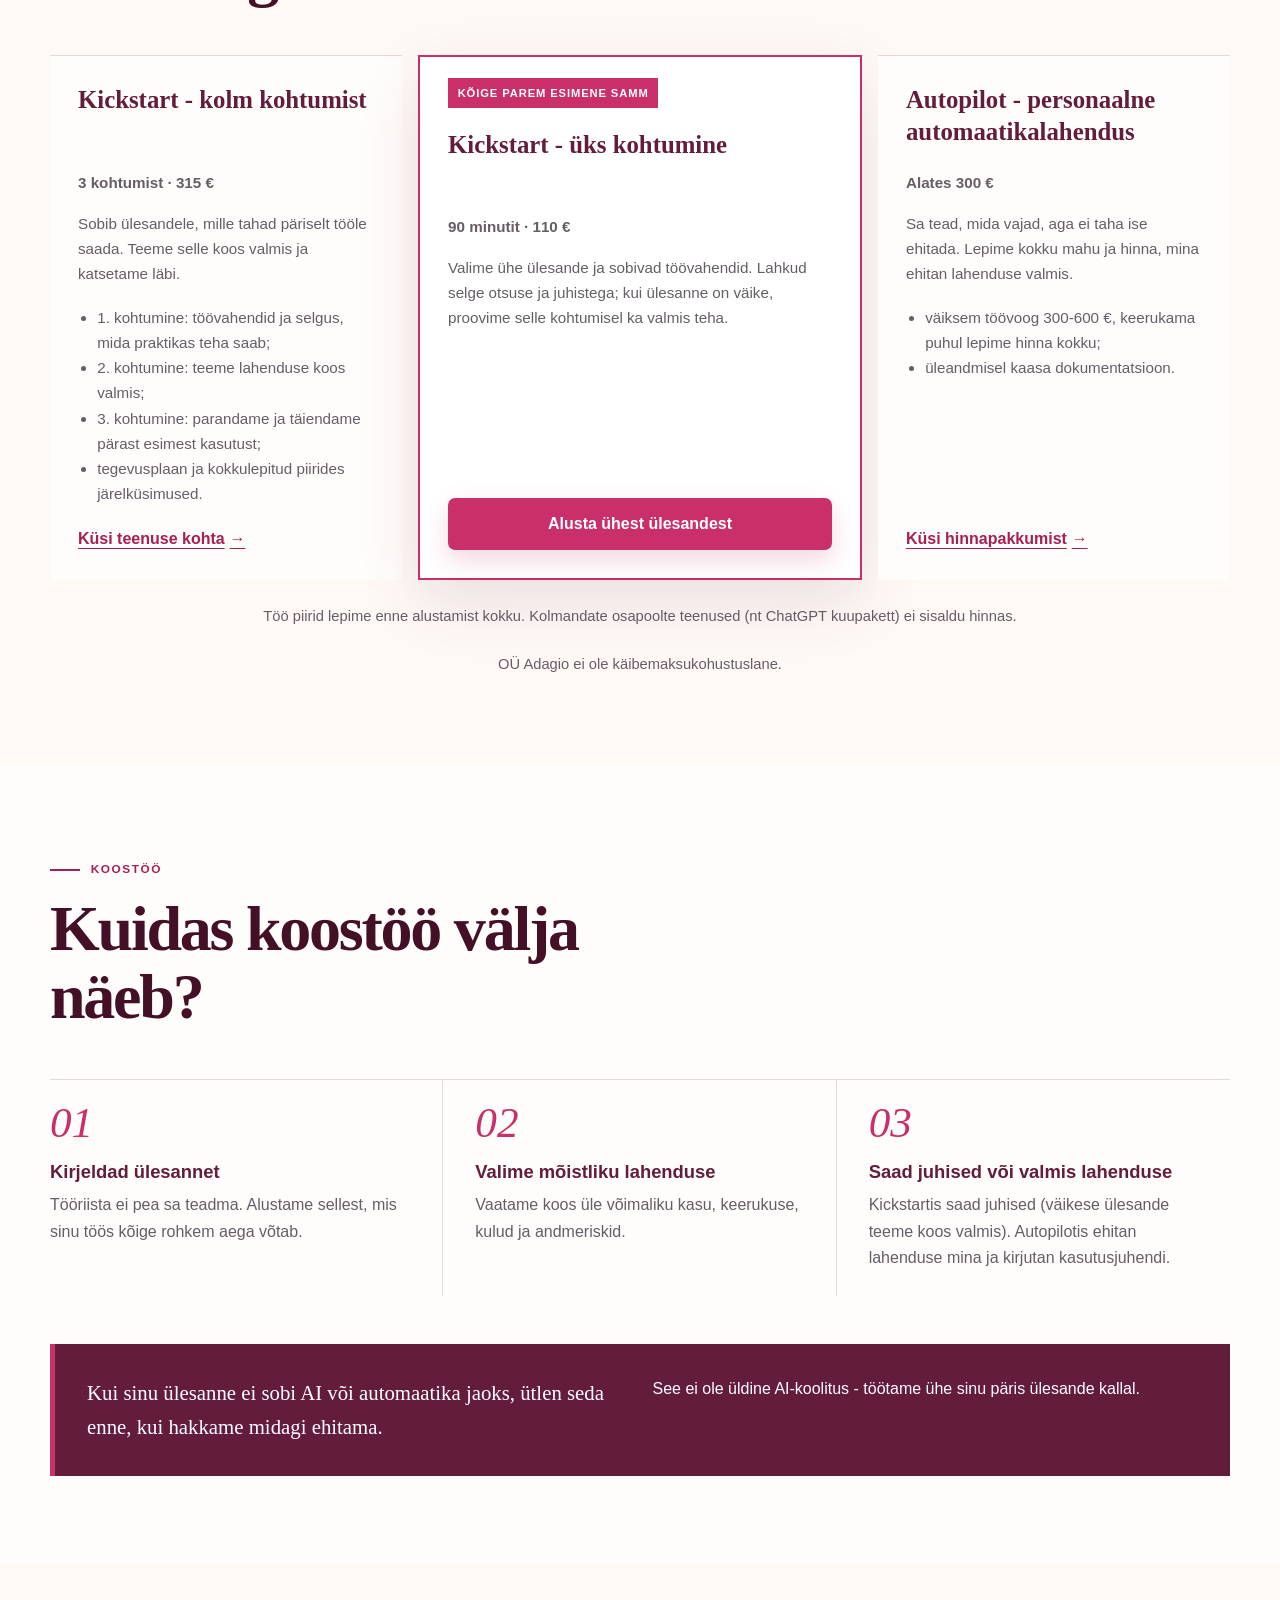
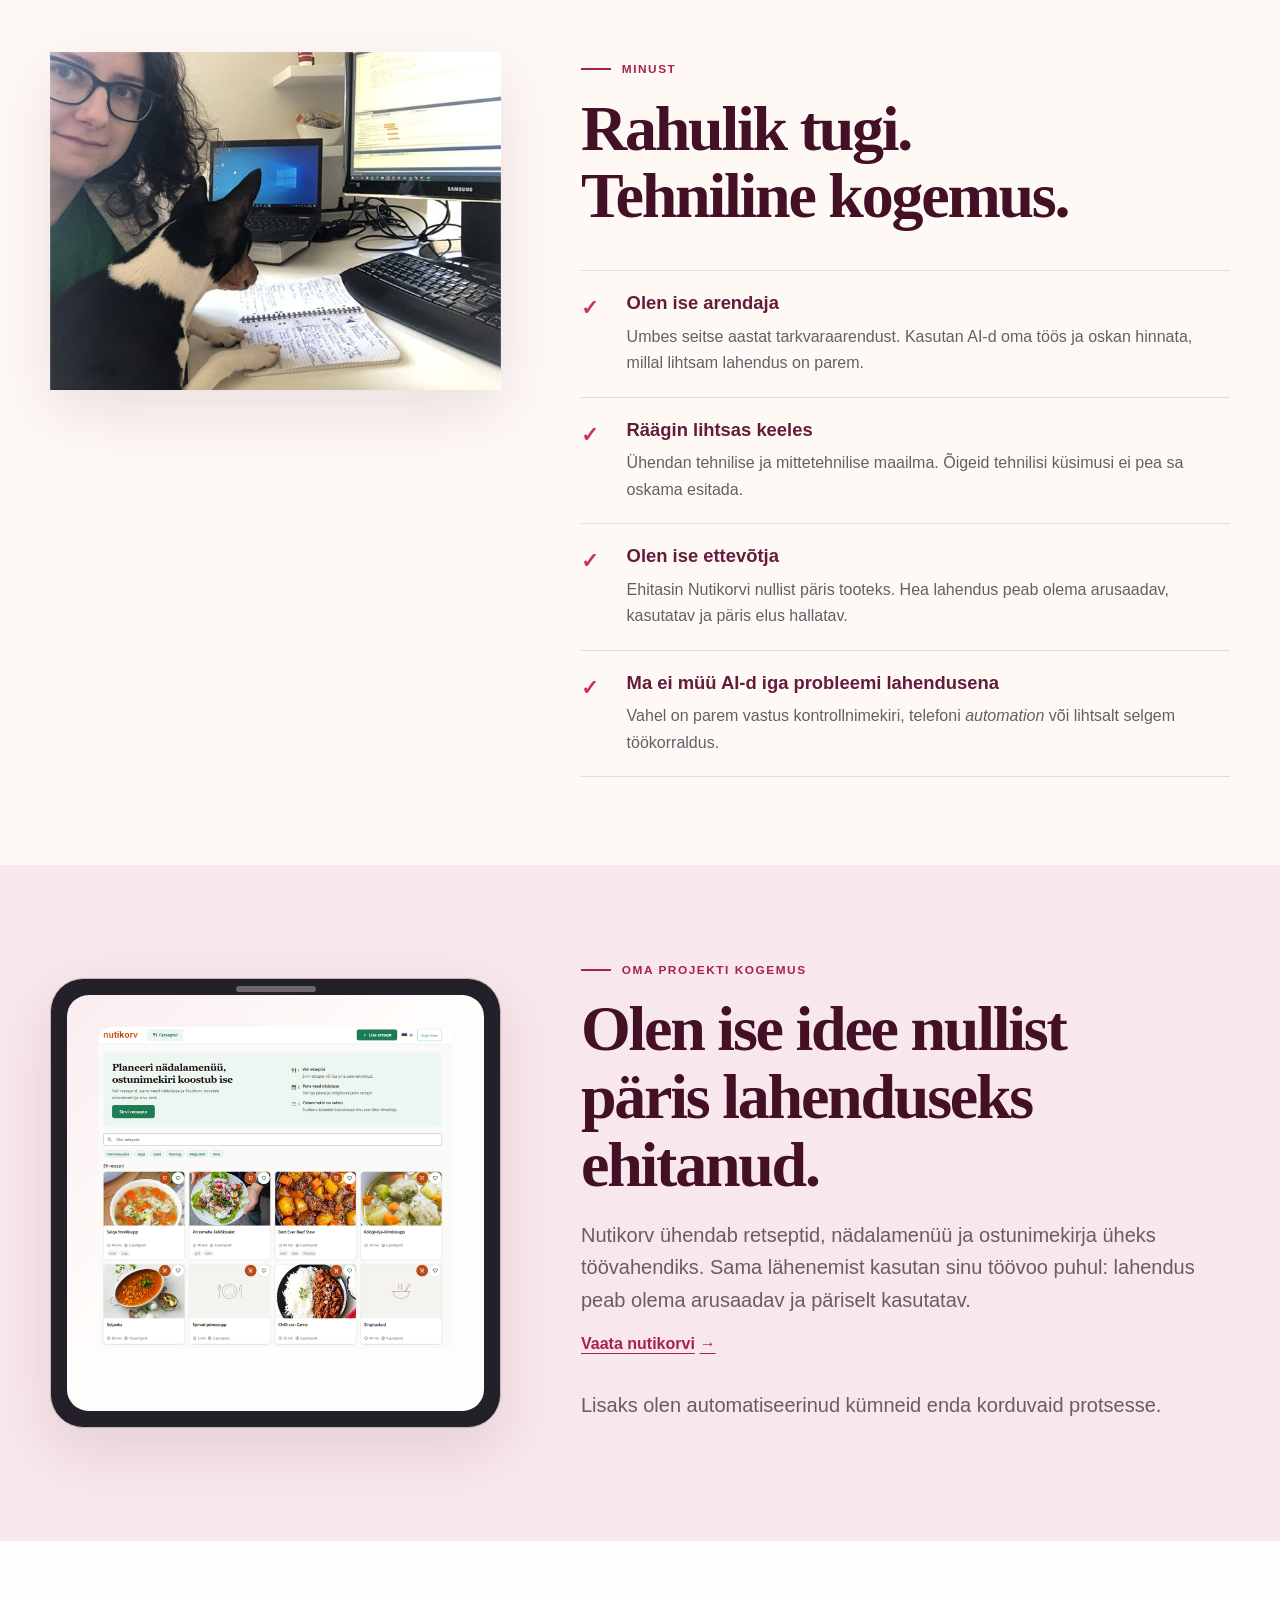
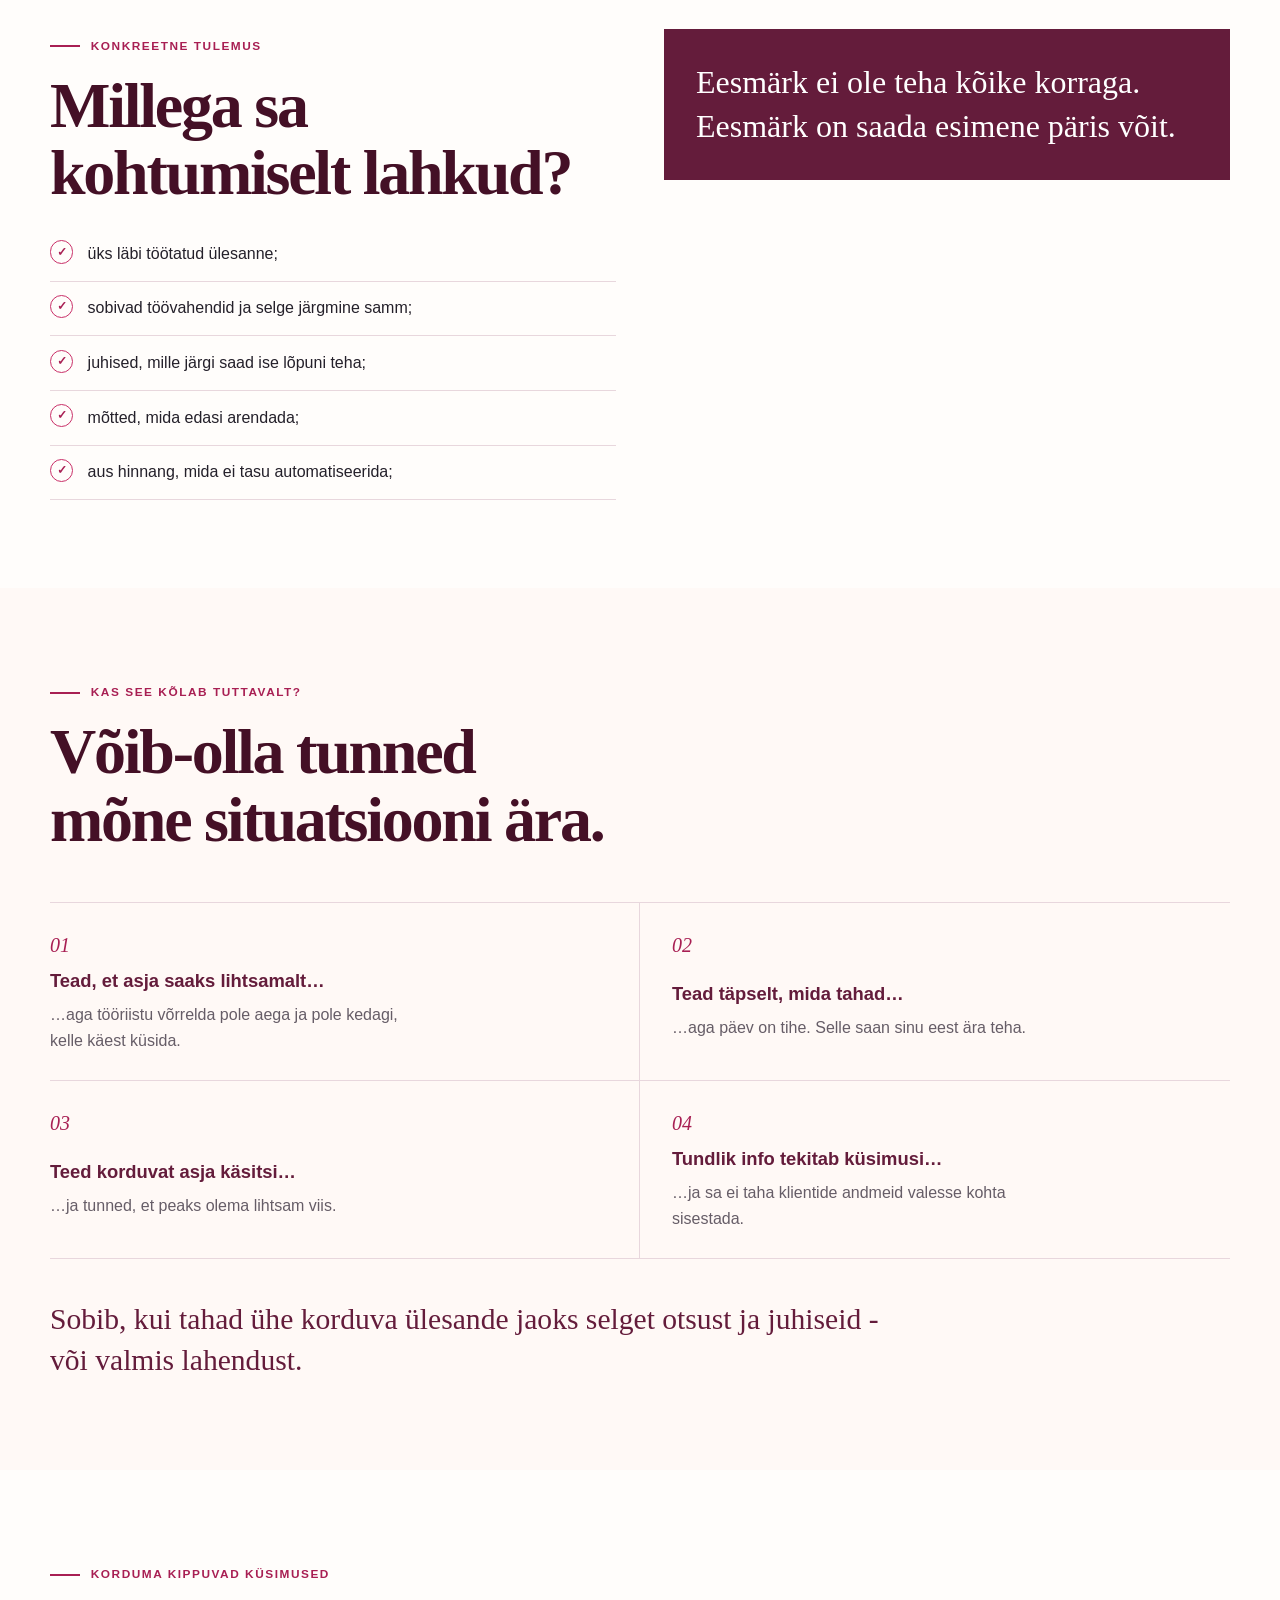
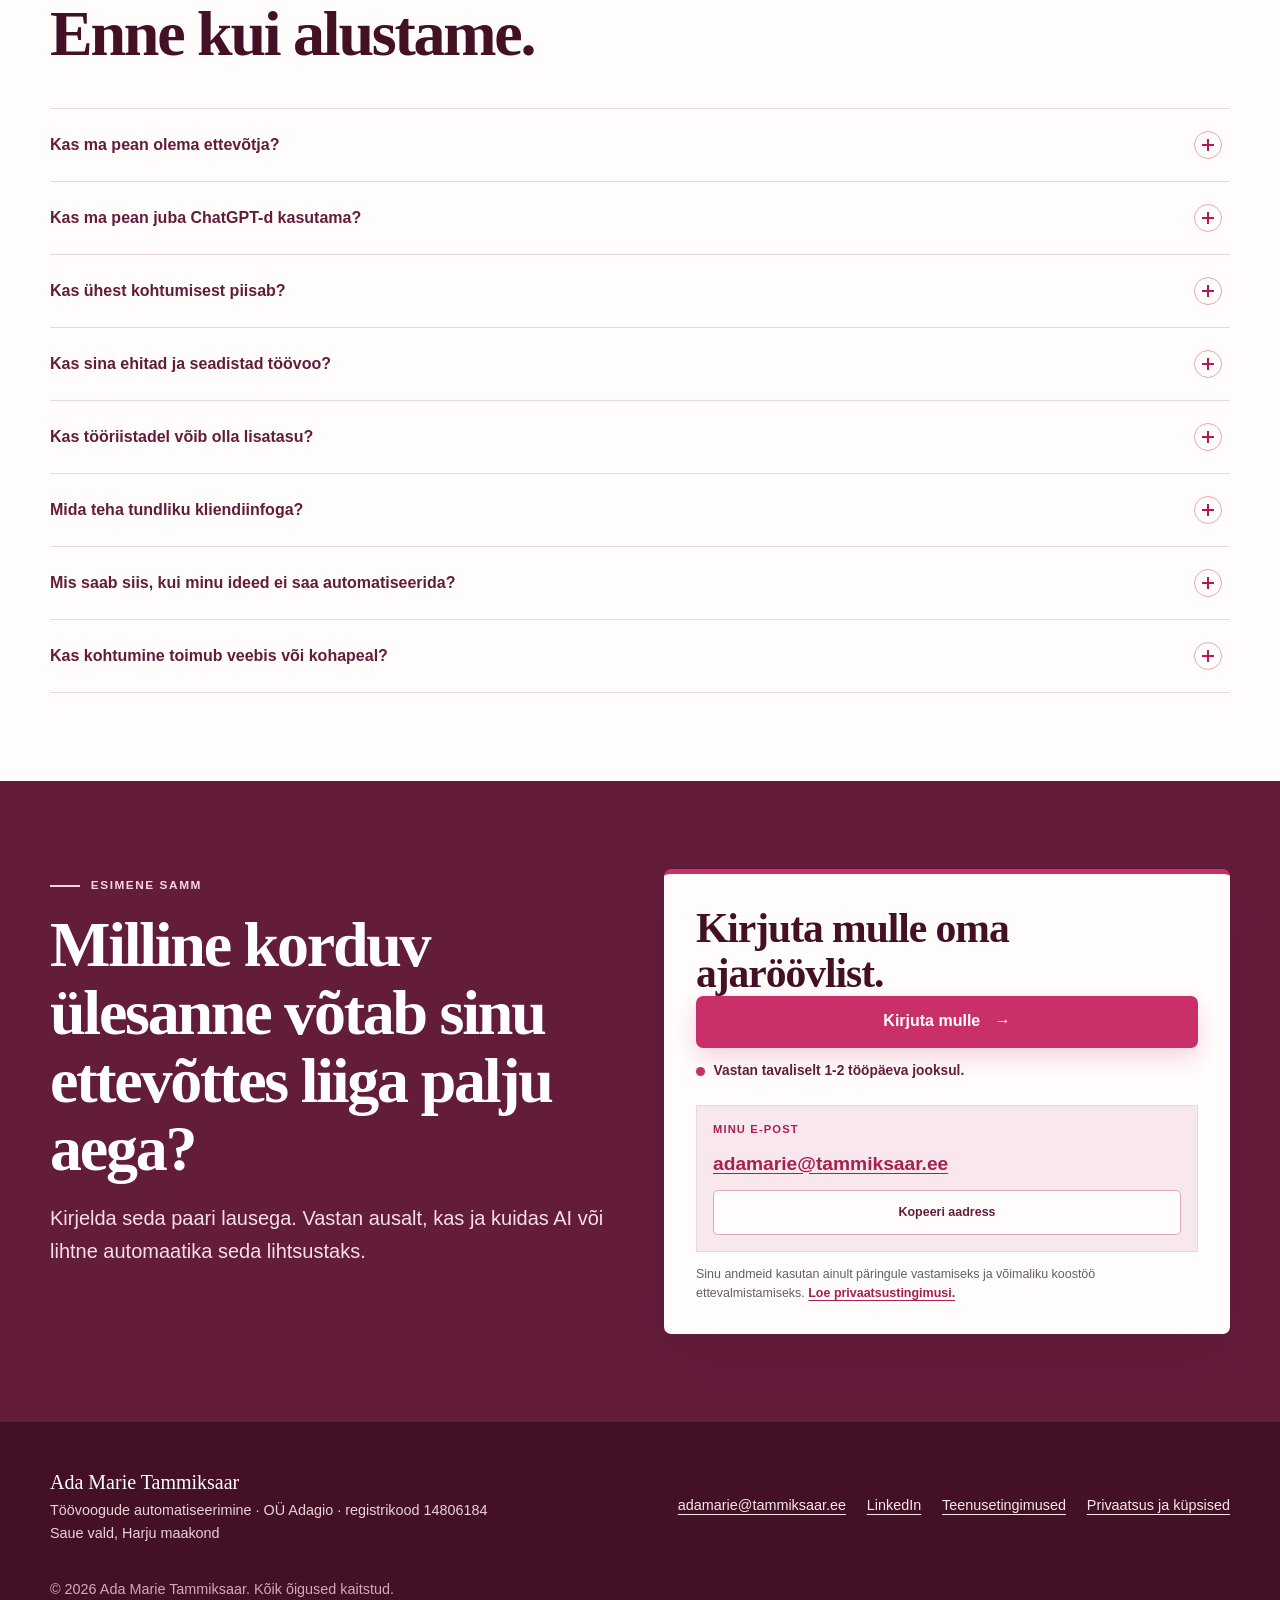
==== commit 0434f1de: "Update index.html" ====
--- a/index.html
+++ b/index.html
@@ -61,6 +61,9 @@
         "url": "https://adamarie.ee/",
         "image": "https://adamarie.ee/assets/ada-portree-1280.jpg",
         "jobTitle": "Tarkvaraarendaja ja töövoogude automatiseerija",
+        "sameAs": [
+          "https://www.linkedin.com/in/adamarietammiksaar/"
+        ],
         "worksFor": {
           "@id": "https://adamarie.ee/#organization"
         }
@@ -586,6 +589,7 @@
       </div>
       <nav class="footer-links" aria-label="Jaluse lingid">
         <a href="mailto:adamarie@tammiksaar.ee">adamarie@tammiksaar.ee</a>
+        <a href="https://www.linkedin.com/in/adamarietammiksaar/" target="_blank" rel="noopener noreferrer">LinkedIn</a>
         <a href="teenusetingimused.html">Teenusetingimused</a>
         <a href="privaatsus.html">Privaatsus ja küpsised</a>
       </nav>
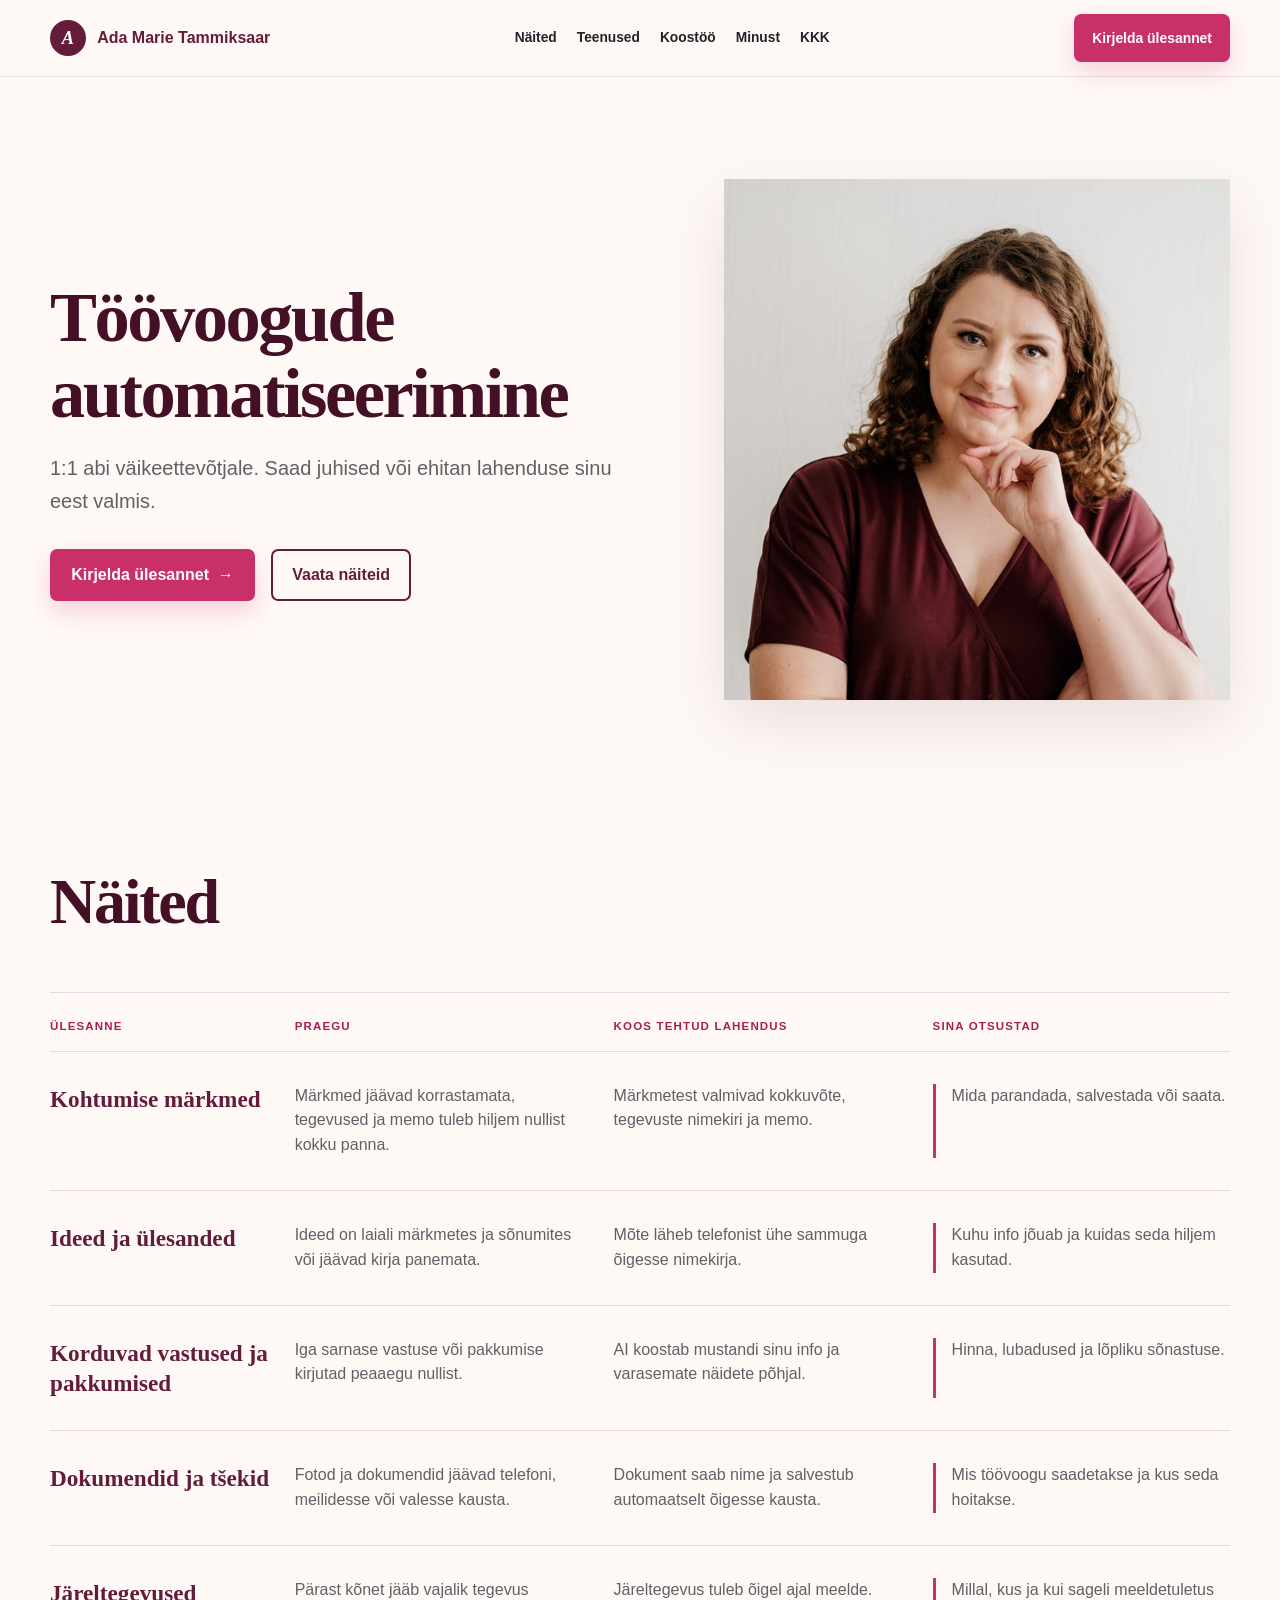
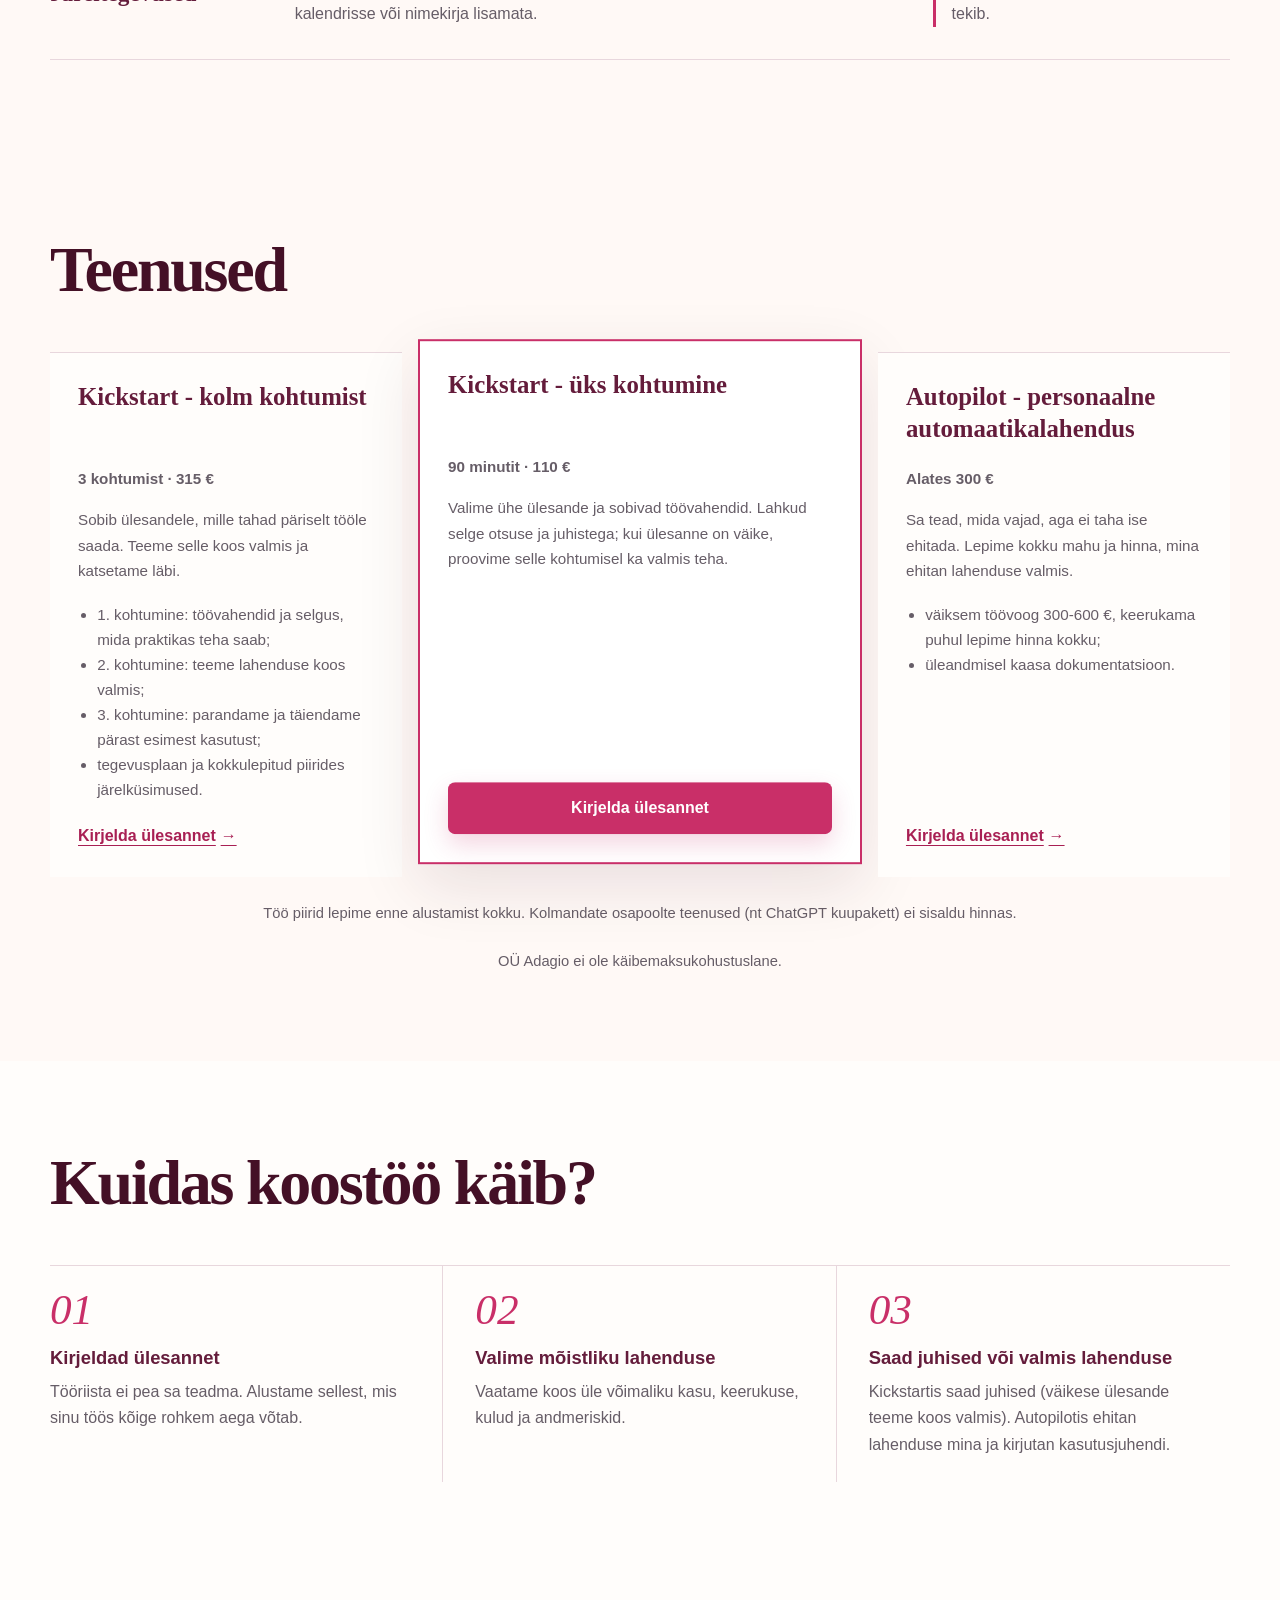
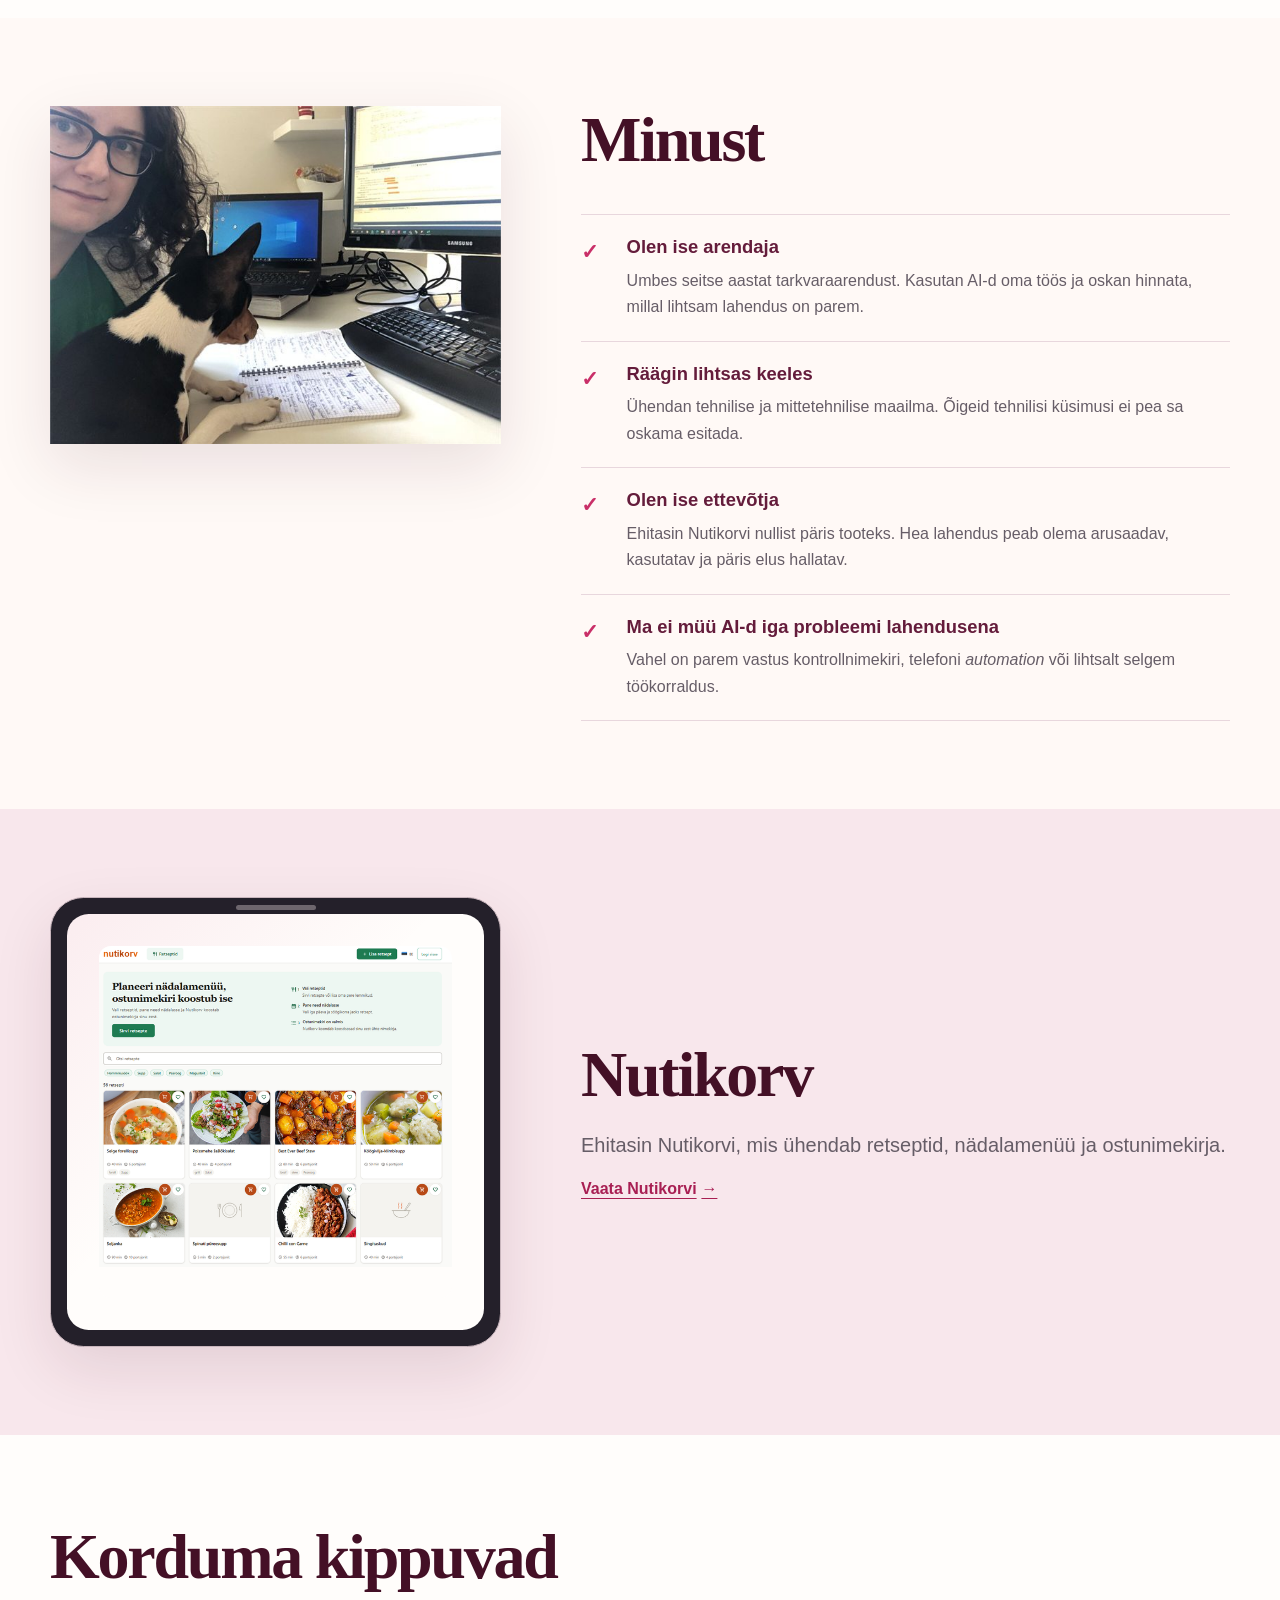
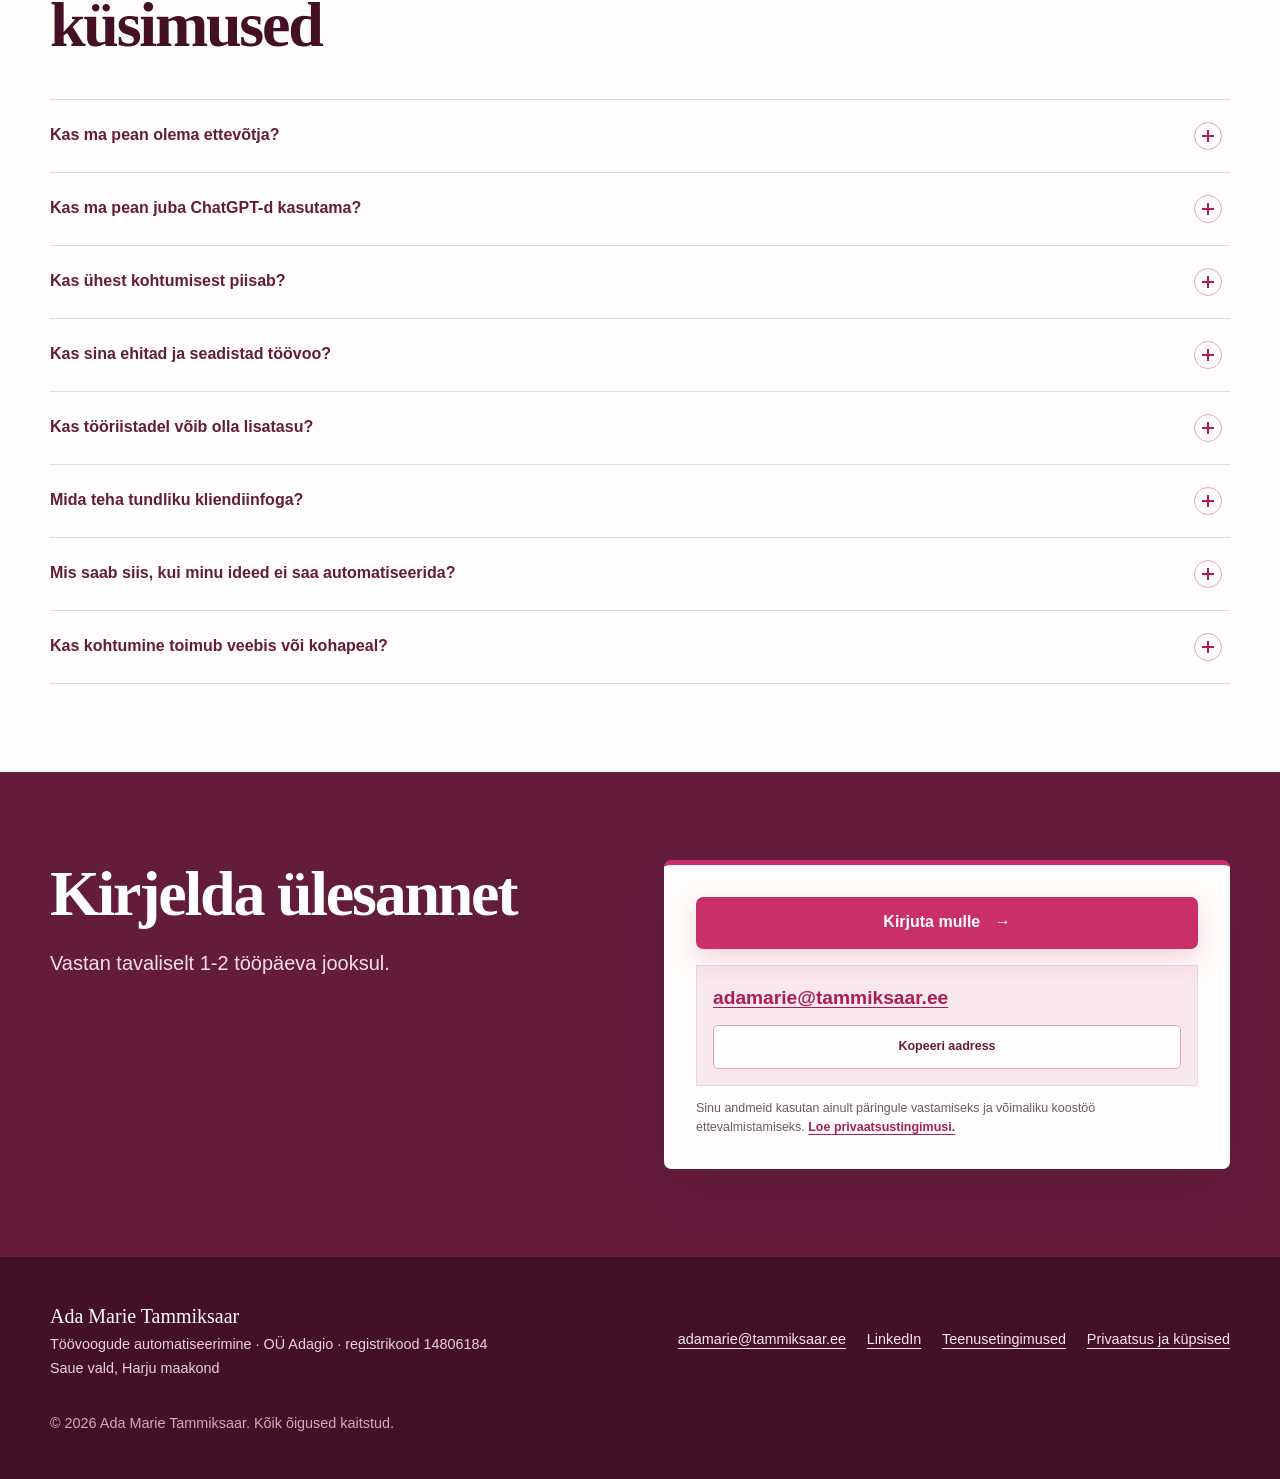
==== commit 07fe7e08: "Simplify website content and interactions" ====
--- a/index.html
+++ b/index.html
@@ -131,19 +131,18 @@
         <span class="brand-mark" aria-hidden="true">A</span>
         <span class="brand-text">
           <span class="brand-name">Ada Marie Tammiksaar</span>
-          <small>Töövoogude automatiseerimine</small>
         </span>
       </a>
 
       <nav class="nav-links" id="nav-links" aria-label="Põhinavigatsioon">
         <a href="#naiteid">Näited</a>
         <a href="#teenused">Teenused</a>
-        <a href="#kuidas">Kuidas see töötab</a>
+        <a href="#kuidas">Koostöö</a>
         <a href="#minust">Minust</a>
         <a href="#kkk">KKK</a>
       </nav>
 
-      <a class="button button--primary nav-cta" href="#kirjelda">Kirjelda oma ülesannet</a>
+      <a class="button button--primary nav-cta" href="#kirjelda">Kirjelda ülesannet</a>
 
       <button class="menu-button" type="button" aria-expanded="false" aria-controls="nav-links" aria-label="Ava menüü">
         <span class="menu-icon" aria-hidden="true"></span>
@@ -154,17 +153,16 @@
   <main id="sisu">
     <section class="hero" id="algus">
       <div class="container hero-grid">
-        <div class="hero-copy" data-reveal>
-          <p class="eyebrow">Töövoogude automatiseerimine</p>
-          <h1>Teeme koos ühe tüütu tööülesande lihtsamaks.</h1>
-          <p class="lead">Võtame ühe korduva käsitöö sinu töös ja teeme selle lihtsamaks. Saad selged juhised või ehitan lahenduse sinu eest valmis. 1:1, eesti keeles, ilma tehnilise plämata.</p>
+        <div class="hero-copy">
+          <h1>Töövoogude automatiseerimine</h1>
+          <p class="lead">1:1 abi väikeettevõtjale. Saad juhised või ehitan lahenduse sinu eest valmis.</p>
           <div class="button-row">
-            <a class="button button--primary" href="#kirjelda">Kirjelda oma ajaröövlit <span aria-hidden="true">→</span></a>
+            <a class="button button--primary" href="#kirjelda">Kirjelda ülesannet <span aria-hidden="true">→</span></a>
             <a class="button button--secondary" href="#naiteid">Vaata näiteid</a>
           </div>
         </div>
 
-        <div class="hero-visual" data-reveal>
+        <div class="hero-visual">
           <img
             src="assets/ada-portree-1280.jpg"
             srcset="assets/ada-portree-640.jpg 640w, assets/ada-portree-1280.jpg 1280w"
@@ -175,20 +173,13 @@
             height="1319"
             fetchpriority="high"
             decoding="async">
-          <div class="hero-note">Sa lahkud selge järgmise sammuga, mitte ainult ideega.</div>
         </div>
       </div>
     </section>
 
     <section class="section" id="naiteid">
       <div class="container">
-        <div class="examples-intro">
-          <div>
-            <p class="eyebrow">Praktilised näited</p>
-            <h2 data-reveal>Mida saame koos lihtsamaks teha?</h2>
-          </div>
-          <p class="lead" data-reveal>Sinu ülesanne võib olla hoopis teine. Ehitame ainult seda, mis sulle päriselt aega säästab.</p>
-        </div>
+        <h2>Näited</h2>
 
         <div class="example-list">
           <div class="example-head" aria-hidden="true">
@@ -197,7 +188,7 @@
             <span class="example-head-cell">Koos tehtud lahendus</span>
             <span class="example-head-cell">Sina otsustad</span>
           </div>
-          <article class="example" data-reveal>
+          <article class="example">
             <div class="example-title">
               <h3>Kohtumise märkmed</h3>
             </div>
@@ -215,7 +206,7 @@
             </dl>
           </article>
 
-          <article class="example" data-reveal>
+          <article class="example">
             <div class="example-title">
               <h3>Ideed ja ülesanded</h3>
             </div>
@@ -233,7 +224,7 @@
             </dl>
           </article>
 
-          <article class="example" data-reveal>
+          <article class="example">
             <div class="example-title">
               <h3>Korduvad vastused ja pakkumised</h3>
             </div>
@@ -251,7 +242,7 @@
             </dl>
           </article>
 
-          <article class="example" data-reveal>
+          <article class="example">
             <div class="example-title">
               <h3>Dokumendid ja tšekid</h3>
             </div>
@@ -269,7 +260,7 @@
             </dl>
           </article>
 
-          <article class="example" data-reveal>
+          <article class="example">
             <div class="example-title">
               <h3>Järeltegevused</h3>
             </div>
@@ -290,35 +281,11 @@
       </div>
     </section>
 
-    <section class="section section--blush">
-      <div class="container statement" data-reveal>
-        <h2>Vabastan sind rutiinsest tegevusest, et saaksid keskenduda oma pärisärile.</h2>
-        <div class="statement-copy">
-          <p>Alustame sinu ülesandest, mitte tööriistast. Vahel sobib ChatGPT, vahel telefoni <i>automation</i>, vahel parem töökorraldus - ja vahel ei ole automatiseerimine üldse mõistlik.</p>
-          <p class="manifesto-line">Valime tööriista probleemi, mitte moe järgi.</p>
-        </div>
-      </div>
-    </section>
-
-    <section class="section section--paper">
-      <div class="container small-start">
-        <div data-reveal>
-          <p class="eyebrow">Väike algus on päris algus</p>
-          <h2>Alustada võib ka väga väikeselt.</h2>
-          <p>Esimene lahendus ei pea olema suur. Vahel piisab pakkimisnimekirjast, meeldetuletusest või idee kiirest salvestamisest - peaasi, et see võtab ühe käsitsi sammu sinu nädalast ära.</p>
-        </div>
-        <blockquote class="small-start-note" data-reveal>
-          Mulle meeldib märgata väikseid igapäevaseid hõõrumisi ja mõelda: kas seda saaks lihtsamalt? Sama mõtteviisi toon sinu ettevõttesse.
-        </blockquote>
-      </div>
-    </section>
-
     <section class="section" id="teenused">
       <div class="container">
-        <p class="eyebrow">Teenused</p>
-        <h2 data-reveal>Vali sinu ülesandele sobiv tugi.</h2>
+        <h2>Teenused</h2>
         <div class="pricing">
-          <article class="price-card" data-reveal>
+          <article class="price-card">
             <h3>Kickstart - kolm kohtumist</h3>
             <p class="price">3 kohtumist · 315 €</p>
             <p>Sobib ülesandele, mille tahad päriselt tööle saada. Teeme selle koos valmis ja katsetame läbi.</p>
@@ -328,18 +295,17 @@
               <li>3. kohtumine: parandame ja täiendame pärast esimest kasutust;</li>
               <li>tegevusplaan ja kokkulepitud piirides järelküsimused.</li>
             </ul>
-            <a class="text-link" href="#kirjelda">Küsi teenuse kohta <span aria-hidden="true">→</span></a>
-          </article>
-
-          <article class="price-card price-card--primary" data-reveal>
-            <span class="price-label">Kõige parem esimene samm</span>
+            <a class="text-link" href="#kirjelda">Kirjelda ülesannet <span aria-hidden="true">→</span></a>
+          </article>
+
+          <article class="price-card price-card--primary">
             <h3>Kickstart - üks kohtumine</h3>
             <p class="price">90 minutit · 110 €</p>
             <p>Valime ühe ülesande ja sobivad töövahendid. Lahkud selge otsuse ja juhistega; kui ülesanne on väike, proovime selle kohtumisel ka valmis teha.</p>
-            <a class="button button--primary" href="#kirjelda">Alusta ühest ülesandest</a>
-          </article>
-
-          <article class="price-card" data-reveal>
+            <a class="button button--primary" href="#kirjelda">Kirjelda ülesannet</a>
+          </article>
+
+          <article class="price-card">
             <h3>Autopilot - personaalne automaatikalahendus</h3>
             <p class="price">Alates 300 €</p>
             <p>Sa tead, mida vajad, aga ei taha ise ehitada. Lepime kokku mahu ja hinna, mina ehitan lahenduse valmis.</p>
@@ -347,7 +313,7 @@
               <li>väiksem töövoog 300-600 €, keerukama puhul lepime hinna kokku;</li>
               <li>üleandmisel kaasa dokumentatsioon.</li>
             </ul>
-            <a class="text-link" href="#kirjelda">Küsi hinnapakkumist <span aria-hidden="true">→</span></a>
+            <a class="text-link" href="#kirjelda">Kirjelda ülesannet <span aria-hidden="true">→</span></a>
           </article>
         </div>
         <p class="scope-note">Töö piirid lepime enne alustamist kokku. Kolmandate osapoolte teenused (nt ChatGPT kuupakett) ei sisaldu hinnas.</p>
@@ -357,32 +323,27 @@
 
     <section class="section section--paper" id="kuidas">
       <div class="container">
-        <p class="eyebrow">Koostöö</p>
-        <h2 data-reveal>Kuidas koostöö välja näeb?</h2>
+        <h2>Kuidas koostöö käib?</h2>
         <div class="steps">
-          <article class="step" data-reveal>
+          <article class="step">
             <h3>Kirjeldad ülesannet</h3>
             <p>Tööriista ei pea sa teadma. Alustame sellest, mis sinu töös kõige rohkem aega võtab.</p>
           </article>
-          <article class="step" data-reveal>
+          <article class="step">
             <h3>Valime mõistliku lahenduse</h3>
             <p>Vaatame koos üle võimaliku kasu, keerukuse, kulud ja andmeriskid.</p>
           </article>
-          <article class="step" data-reveal>
+          <article class="step">
             <h3>Saad juhised või valmis lahenduse</h3>
             <p>Kickstartis saad juhised (väikese ülesande teeme koos valmis). Autopilotis ehitan lahenduse mina ja kirjutan kasutusjuhendi.</p>
           </article>
         </div>
-        <div class="honesty" data-reveal>
-          <p>Kui sinu ülesanne ei sobi AI või automaatika jaoks, ütlen seda enne, kui hakkame midagi ehitama.</p>
-          <p>See ei ole üldine AI-koolitus - töötame ühe sinu päris ülesande kallal.</p>
-        </div>
       </div>
     </section>
 
     <section class="section" id="minust">
       <div class="container about-grid">
-        <div class="about-photo" data-reveal>
+        <div class="about-photo">
           <img
             src="assets/ada-tootamas-1280.jpg"
             srcset="assets/ada-tootamas-640.jpg 640w, assets/ada-tootamas-1280.jpg 1280w"
@@ -394,9 +355,8 @@
             decoding="async">
         </div>
 
-        <div data-reveal>
-          <p class="eyebrow">Minust</p>
-          <h2>Rahulik tugi. Tehniline kogemus.</h2>
+        <div>
+          <h2>Minust</h2>
           <div class="proof-list">
             <article class="proof-point">
               <span class="proof-check" aria-hidden="true">✓</span>
@@ -433,14 +393,12 @@
 
     <section class="section section--blush">
       <div class="container case-study">
-        <div class="case-copy" data-reveal>
-          <p class="eyebrow">Oma projekti kogemus</p>
-          <h2>Olen ise idee nullist päris lahenduseks ehitanud.</h2>
-          <p class="lead">Nutikorv ühendab retseptid, nädalamenüü ja ostunimekirja üheks töövahendiks. Sama lähenemist kasutan sinu töövoo puhul: lahendus peab olema arusaadav ja päriselt kasutatav.</p>
-          <a class="text-link" href="https://nutikorv.ee/" target="_blank" rel="noopener noreferrer" aria-label="Vaata Nutikorvi veebilehte (avaneb uuel vahelehel)">Vaata nutikorvi <span aria-hidden="true">→</span></a>
-          <p class="lead">Lisaks olen automatiseerinud kümneid enda korduvaid protsesse.</p>
-        </div>
-        <div class="device-wrap" data-reveal>
+        <div class="case-copy">
+          <h2>Nutikorv</h2>
+          <p class="lead">Ehitasin Nutikorvi, mis ühendab retseptid, nädalamenüü ja ostunimekirja.</p>
+          <a class="text-link" href="https://nutikorv.ee/" target="_blank" rel="noopener noreferrer" aria-label="Vaata Nutikorvi veebilehte (avaneb uuel vahelehel)">Vaata Nutikorvi <span aria-hidden="true">→</span></a>
+        </div>
+        <div class="device-wrap">
           <div class="device">
             <div class="device-screen">
               <img
@@ -458,66 +416,10 @@
       </div>
     </section>
 
-    <section class="section section--paper">
-      <div class="container checklist-grid">
-        <div>
-          <p class="eyebrow">Konkreetne tulemus</p>
-          <h2 data-reveal>Millega sa kohtumiselt lahkud?</h2>
-          <ul class="checklist" data-reveal>
-            <li>üks läbi töötatud ülesanne;</li>
-            <li>sobivad töövahendid ja selge järgmine samm;</li>
-            <li>juhised, mille järgi saad ise lõpuni teha;</li>
-            <li>mõtted, mida edasi arendada;</li>
-            <li>aus hinnang, mida ei tasu automatiseerida;</li>
-          </ul>
-        </div>
-        <p class="first-win" data-reveal>Eesmärk ei ole teha kõike korraga. Eesmärk on saada esimene päris võit.</p>
-      </div>
-    </section>
-
-    <section class="section">
-      <div class="container">
-        <p class="eyebrow">Kas see kõlab tuttavalt?</p>
-        <h2 data-reveal>Võib-olla tunned mõne situatsiooni ära.</h2>
-        <div class="situations">
-          <article class="situation" data-reveal>
-            <span class="situation-number" aria-hidden="true">01</span>
-            <div>
-              <h3>Tead, et asja saaks lihtsamalt…</h3>
-              <p>…aga tööriistu võrrelda pole aega ja pole kedagi, kelle käest küsida.</p>
-            </div>
-          </article>
-          <article class="situation" data-reveal>
-            <span class="situation-number" aria-hidden="true">02</span>
-            <div>
-              <h3>Tead täpselt, mida tahad…</h3>
-              <p>…aga päev on tihe. Selle saan sinu eest ära teha.</p>
-            </div>
-          </article>
-          <article class="situation" data-reveal>
-            <span class="situation-number" aria-hidden="true">03</span>
-            <div>
-              <h3>Teed korduvat asja käsitsi…</h3>
-              <p>…ja tunned, et peaks olema lihtsam viis.</p>
-            </div>
-          </article>
-          <article class="situation" data-reveal>
-            <span class="situation-number" aria-hidden="true">04</span>
-            <div>
-              <h3>Tundlik info tekitab küsimusi…</h3>
-              <p>…ja sa ei taha klientide andmeid valesse kohta sisestada.</p>
-            </div>
-          </article>
-        </div>
-        <p class="section-close" data-reveal>Sobib, kui tahad ühe korduva ülesande jaoks selget otsust ja juhiseid - või valmis lahendust.</p>
-      </div>
-    </section>
-
     <section class="section section--paper" id="kkk">
       <div class="container">
-        <p class="eyebrow">Korduma kippuvad küsimused</p>
-        <h2 data-reveal>Enne kui alustame.</h2>
-        <div class="faq-list" data-reveal>
+        <h2>Korduma kippuvad küsimused</h2>
+        <div class="faq-list">
           <details>
             <summary>Kas ma pean olema ettevõtja?</summary>
             <p>Ei. Enamik näiteid siin lehel on tööalased, aga sama loogika töötab ka kodus korduvate asjadega - koolikalender sinu enda kalendrisse, perelogistika ja korduvad meeldetuletused või NFC-tag, mis annab partnerile teada, et koer sai süüa. Kirjelda oma olukorda ja ma ütlen, kas seda tasub automatiseerida.</p>
@@ -556,26 +458,22 @@
 
     <section class="section section--berry" id="kirjelda">
       <div class="container enquiry-grid">
-        <div data-reveal>
-          <p class="eyebrow">Esimene samm</p>
-          <h2>Milline korduv ülesanne võtab sinu ettevõttes liiga palju aega?</h2>
-          <p class="lead">Kirjelda seda paari lausega. Vastan ausalt, kas ja kuidas AI või lihtne automaatika seda lihtsustaks.</p>
-        </div>
-
-        <article class="contact-card" aria-labelledby="contact-card-title" data-reveal>
-          <h3 id="contact-card-title">Kirjuta mulle oma ajaröövlist.</h3>
-          <a class="button button--primary contact-primary" id="email-link" href="mailto:adamarie@tammiksaar.ee?subject=T%C3%B6%C3%B6voo%20automatiseerimise%20p%C3%A4ring&amp;body=Tere%20Ada!%0D%0A%0D%0AMilline%20%C3%BClesanne%20v%C3%B5tab%20mul%20k%C3%B5ige%20rohkem%20aega%3A%0D%0A%0D%0A">
+        <div>
+          <h2>Kirjelda ülesannet</h2>
+          <p class="lead">Vastan tavaliselt 1-2 tööpäeva jooksul.</p>
+        </div>
+
+        <div class="contact-card">
+          <a class="button button--primary contact-primary" href="mailto:adamarie@tammiksaar.ee?subject=T%C3%B6%C3%B6voo%20automatiseerimise%20p%C3%A4ring&amp;body=Tere%20Ada!%0D%0A%0D%0AMilline%20%C3%BClesanne%20v%C3%B5tab%20mul%20k%C3%B5ige%20rohkem%20aega%3A%0D%0A%0D%0A">
             Kirjuta mulle <span aria-hidden="true">→</span>
           </a>
-          <p class="contact-expectation">Vastan tavaliselt 1-2 tööpäeva jooksul.</p>
           <div class="contact-address">
-            <span class="contact-address-label">Minu e-post</span>
             <a href="mailto:adamarie@tammiksaar.ee">adamarie@tammiksaar.ee</a>
             <button class="copy-email" id="copy-email" type="button" data-email="adamarie@tammiksaar.ee">Kopeeri aadress</button>
           </div>
           <p class="contact-status" id="contact-status" role="status" aria-live="polite" aria-atomic="true"></p>
           <p class="contact-privacy">Sinu andmeid kasutan ainult päringule vastamiseks ja võimaliku koostöö ettevalmistamiseks. <a href="privaatsus.html">Loe privaatsustingimusi.</a></p>
-        </article>
+        </div>
       </div>
     </section>
   </main>
--- a/toovoogude-automatiseerimine.css
+++ b/toovoogude-automatiseerimine.css
@@ -109,30 +109,6 @@
   background: var(--berry);
 }
 
-.eyebrow {
-  display: inline-flex;
-  align-items: center;
-  gap: .65rem;
-  margin: 0 0 1.1rem;
-  color: var(--raspberry-dark);
-  font-size: .74rem;
-  font-weight: 800;
-  letter-spacing: .13em;
-  line-height: 1.3;
-  text-transform: uppercase;
-}
-
-.eyebrow::before {
-  width: 1.9rem;
-  height: 2px;
-  background: currentColor;
-  content: "";
-}
-
-.section--berry .eyebrow {
-  color: #ffd5e2;
-}
-
 h1,
 h2,
 h3,
@@ -149,10 +125,10 @@
 }
 
 h1 {
-  max-width: 12.5ch;
+  max-width: 100%;
   margin-bottom: 1.35rem;
-  font-size: clamp(2.65rem, 8.5vw, 5.6rem);
-  line-height: .99;
+  font-size: clamp(2rem, 5.5vw, 4.5rem);
+  line-height: 1.08;
 }
 
 h2 {
@@ -322,16 +298,6 @@
   white-space: nowrap;
 }
 
-.brand small {
-  display: none;
-  margin-top: .2rem;
-  color: var(--muted);
-  font-size: .67rem;
-  font-weight: 600;
-  letter-spacing: .04em;
-  line-height: 1.3;
-}
-
 .nav-links {
   position: fixed;
   inset: 4.75rem 0 auto;
@@ -485,19 +451,6 @@
   }
 }
 
-.hero-note {
-  position: static;
-  width: 100%;
-  padding: 1.25rem 1.35rem;
-  border-top: 4px solid var(--raspberry);
-  color: var(--white);
-  background: var(--berry);
-  box-shadow: 0 15px 35px rgba(68, 16, 38, .18);
-  font-family: var(--serif);
-  font-size: 1.15rem;
-  line-height: 1.35;
-}
-
 /* Workflow and introduction */
 
 .workflow {
@@ -554,78 +507,7 @@
   font-size: .93rem;
 }
 
-.statement {
-  display: grid;
-  gap: 2.5rem;
-}
-
-.statement h2 {
-  max-width: 16ch;
-  margin-bottom: 0;
-}
-
-.statement-copy {
-  align-self: end;
-  max-width: 620px;
-}
-
-.manifesto-line {
-  display: inline-block;
-  margin-top: .75rem;
-  padding: .45rem .7rem;
-  color: var(--white);
-  background: var(--berry);
-  font-family: var(--serif);
-  font-size: clamp(1.15rem, 2.5vw, 1.5rem);
-  line-height: 1.3;
-}
-
-.situations {
-  display: grid;
-  margin-top: 3rem;
-  border-top: 1px solid var(--line);
-}
-
-.situation {
-  display: grid;
-  gap: .45rem;
-  padding: 1.6rem 0;
-  border-bottom: 1px solid var(--line);
-}
-
-.situation-number {
-  color: var(--raspberry-dark);
-  font-family: var(--serif);
-  font-size: 1.25rem;
-  font-style: italic;
-}
-
-.situation p {
-  max-width: 42ch;
-  margin-bottom: 0;
-  color: var(--muted);
-}
-
-.section-close {
-  max-width: 870px;
-  margin: 2.5rem 0 0;
-  color: var(--berry);
-  font-family: var(--serif);
-  font-size: clamp(1.3rem, 3vw, 1.85rem);
-  line-height: 1.4;
-}
-
 /* Examples */
-
-.examples-intro {
-  display: grid;
-  gap: 1.5rem;
-  align-items: end;
-}
-
-.examples-intro .lead {
-  margin-bottom: 0;
-}
 
 .example-list {
   margin-top: 3.5rem;
@@ -676,35 +558,6 @@
 .example-detail--control {
   padding-left: 1rem;
   border-left: 3px solid var(--raspberry);
-}
-
-.small-start {
-  display: grid;
-  gap: 2rem;
-  align-items: center;
-}
-
-.small-start-note {
-  position: relative;
-  padding: 2rem 1.5rem 1.5rem;
-  border-top: 1px solid var(--rose);
-  border-bottom: 1px solid var(--rose);
-  color: var(--berry);
-  font-family: var(--serif);
-  font-size: clamp(1.25rem, 3vw, 1.75rem);
-  line-height: 1.45;
-}
-
-.small-start-note::before {
-  position: absolute;
-  top: -.75rem;
-  left: 1rem;
-  padding: 0 .5rem;
-  color: var(--raspberry);
-  background: var(--paper);
-  font-size: 2rem;
-  line-height: 1;
-  content: "“";
 }
 
 /* Process and about */
@@ -742,24 +595,6 @@
   max-width: 56ch;
   margin-bottom: 0;
   color: var(--muted);
-}
-
-.honesty {
-  display: grid;
-  gap: 1.25rem;
-  padding: 1.5rem;
-  border-left: 5px solid var(--raspberry);
-  color: var(--white);
-  background: var(--berry);
-}
-
-.honesty p {
-  margin-bottom: 0;
-}
-
-.honesty p:first-child {
-  font-family: var(--serif);
-  font-size: 1.3rem;
 }
 
 .about-grid {
@@ -885,50 +720,7 @@
   background: var(--paper);
 }
 
-/* Outcomes and pricing */
-
-.checklist-grid {
-  display: grid;
-  gap: 3rem;
-  align-items: start;
-}
-
-.checklist {
-  margin: 0;
-  padding: 0;
-  list-style: none;
-}
-
-.checklist li {
-  position: relative;
-  padding: .85rem 0 .85rem 2.35rem;
-  border-bottom: 1px solid var(--line);
-}
-
-.checklist li::before {
-  position: absolute;
-  top: .82rem;
-  left: 0;
-  display: grid;
-  width: 1.45rem;
-  height: 1.45rem;
-  place-items: center;
-  border: 1px solid var(--raspberry);
-  border-radius: 50%;
-  color: var(--raspberry-dark);
-  font-size: .78rem;
-  font-weight: 900;
-  content: "✓";
-}
-
-.first-win {
-  padding: 2rem;
-  color: var(--white);
-  background: var(--berry);
-  font-family: var(--serif);
-  font-size: clamp(1.4rem, 3.2vw, 2rem);
-  line-height: 1.35;
-}
+/* Pricing */
 
 .pricing {
   display: grid;
@@ -950,18 +742,6 @@
   border: 2px solid var(--raspberry);
   background: var(--white);
   box-shadow: var(--shadow);
-}
-
-.price-label {
-  align-self: flex-start;
-  margin: -.45rem 0 1.3rem;
-  padding: .35rem .6rem;
-  color: var(--white);
-  background: var(--raspberry);
-  font-size: .7rem;
-  font-weight: 900;
-  letter-spacing: .08em;
-  text-transform: uppercase;
 }
 
 .price-card h3 {
@@ -1091,16 +871,6 @@
   text-transform: uppercase;
 }
 
-.contact-card h3 {
-  margin: 0;
-  color: var(--berry-deep);
-  font-family: var(--serif);
-  font-size: clamp(1.9rem, 5vw, 2.6rem);
-  font-weight: 600;
-  letter-spacing: -.025em;
-  line-height: 1.08;
-}
-
 .contact-intro {
   margin: 1rem 0 1.35rem;
   color: var(--muted);
@@ -1121,40 +891,13 @@
   transform: translateX(.25rem);
 }
 
-.contact-expectation {
-  display: flex;
-  gap: .55rem;
-  align-items: center;
-  margin: .8rem 0 1.35rem;
-  color: var(--berry);
-  font-size: .86rem;
-  font-weight: 800;
-}
-
-.contact-expectation::before {
-  width: .55rem;
-  height: .55rem;
-  flex: none;
-  border-radius: 50%;
-  background: var(--raspberry);
-  content: "";
-}
-
 .contact-address {
   display: grid;
   gap: .7rem;
+  margin-top: 1rem;
   padding: 1rem;
   border: 1px solid var(--line);
   background: var(--blush);
-}
-
-.contact-address-label {
-  color: var(--raspberry-dark);
-  font-size: .7rem;
-  font-weight: 900;
-  letter-spacing: .1em;
-  line-height: 1.3;
-  text-transform: uppercase;
 }
 
 .contact-address a {
@@ -1361,17 +1104,6 @@
   box-shadow: 0 0 0 6px var(--berry-deep);
 }
 
-html.reveal-enabled [data-reveal] {
-  opacity: 0;
-  transform: translateY(18px);
-  transition: opacity .55s ease, transform .55s ease;
-}
-
-html.reveal-enabled [data-reveal].is-visible {
-  opacity: 1;
-  transform: translateY(0);
-}
-
 /* Tablet */
 
 @media (min-width: 720px) {
@@ -1406,37 +1138,11 @@
     width: min(calc(100% - 4rem), var(--content));
   }
 
-  .brand small {
-    display: block;
-  }
-
   .hero-grid,
-  .statement,
-  .examples-intro,
-  .small-start,
   .about-grid,
   .case-study,
-  .checklist-grid,
   .enquiry-grid {
     grid-template-columns: 1fr 1fr;
-  }
-
-  .situations {
-    grid-template-columns: 1fr 1fr;
-  }
-
-  .situation:nth-child(odd) {
-    padding-right: 2rem;
-    border-right: 1px solid var(--line);
-  }
-
-  .situation:nth-child(even) {
-    padding-left: 2rem;
-  }
-
-  .honesty {
-    grid-template-columns: 1fr 1fr;
-    padding: 2rem;
   }
 
   .steps {
@@ -1658,8 +1364,4 @@
     animation-iteration-count: 1 !important;
   }
 
-  html.reveal-enabled [data-reveal] {
-    opacity: 1;
-    transform: none;
-  }
-}
+}
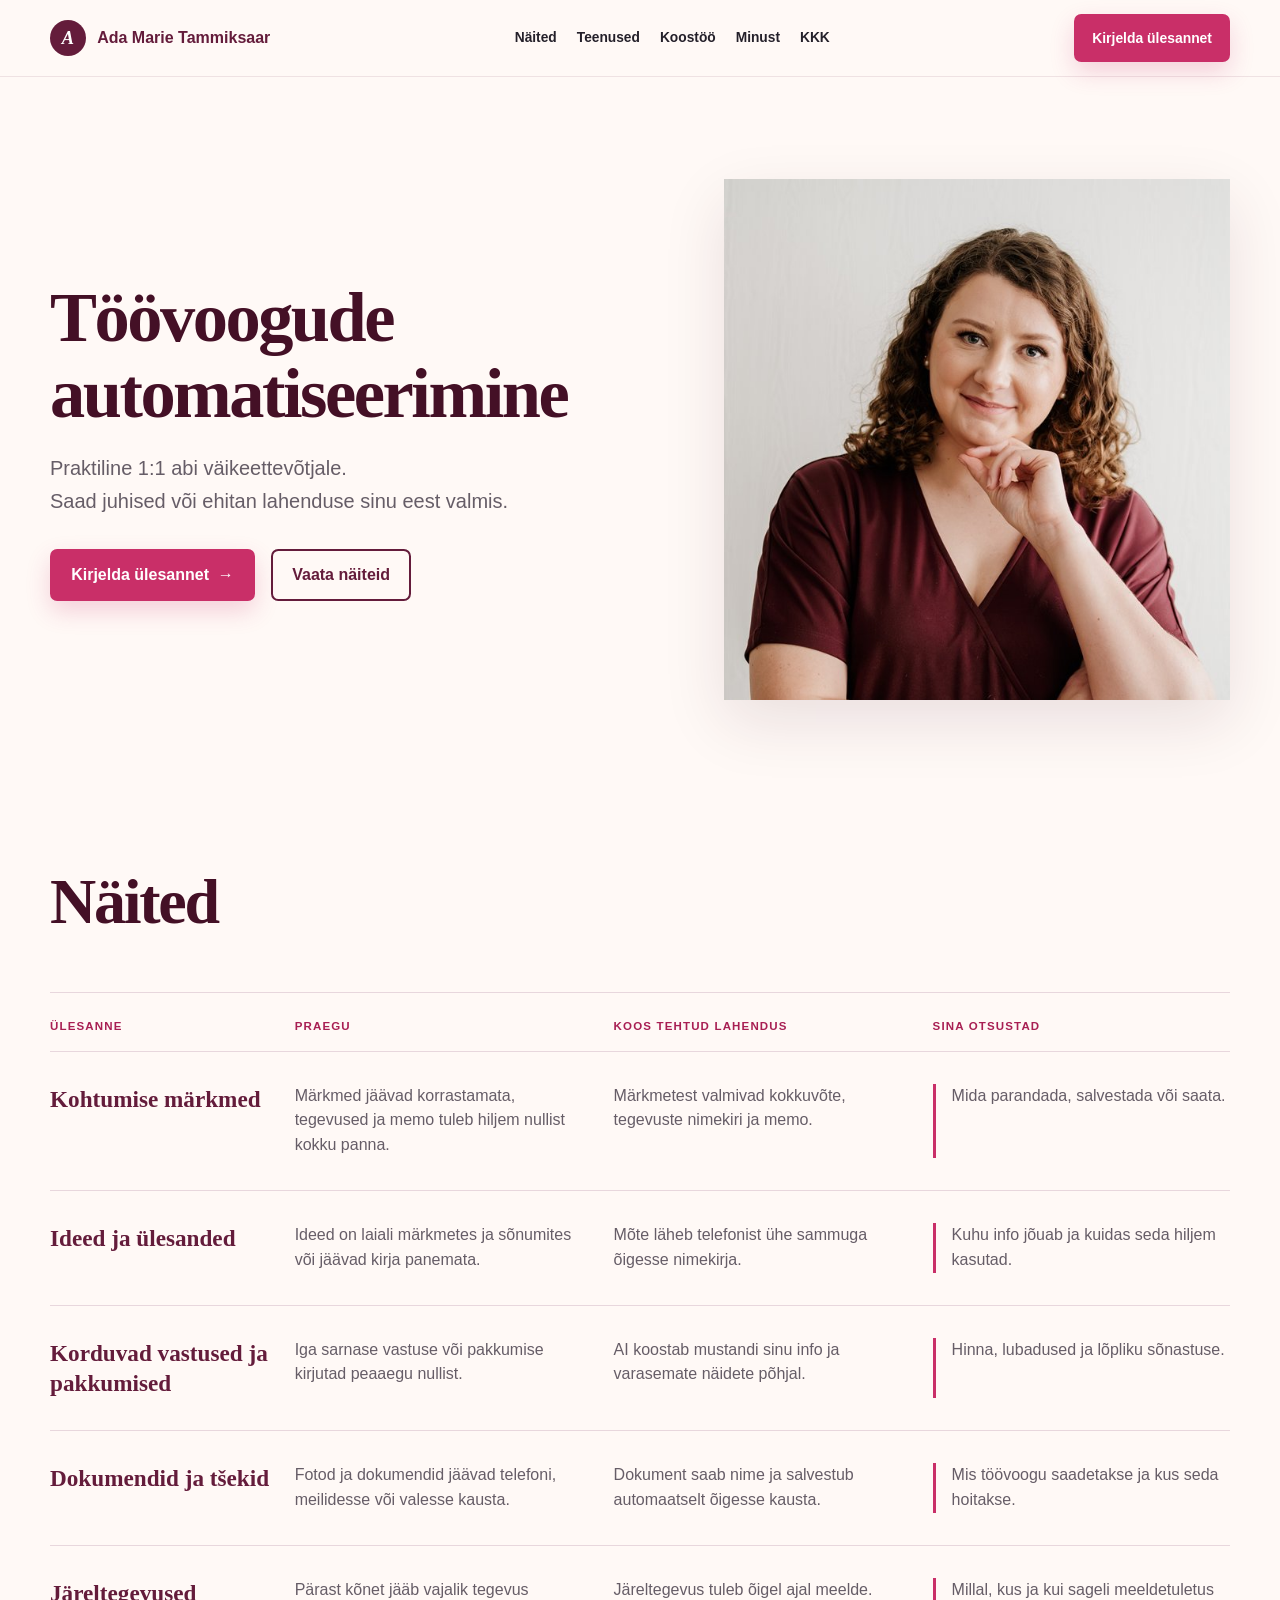
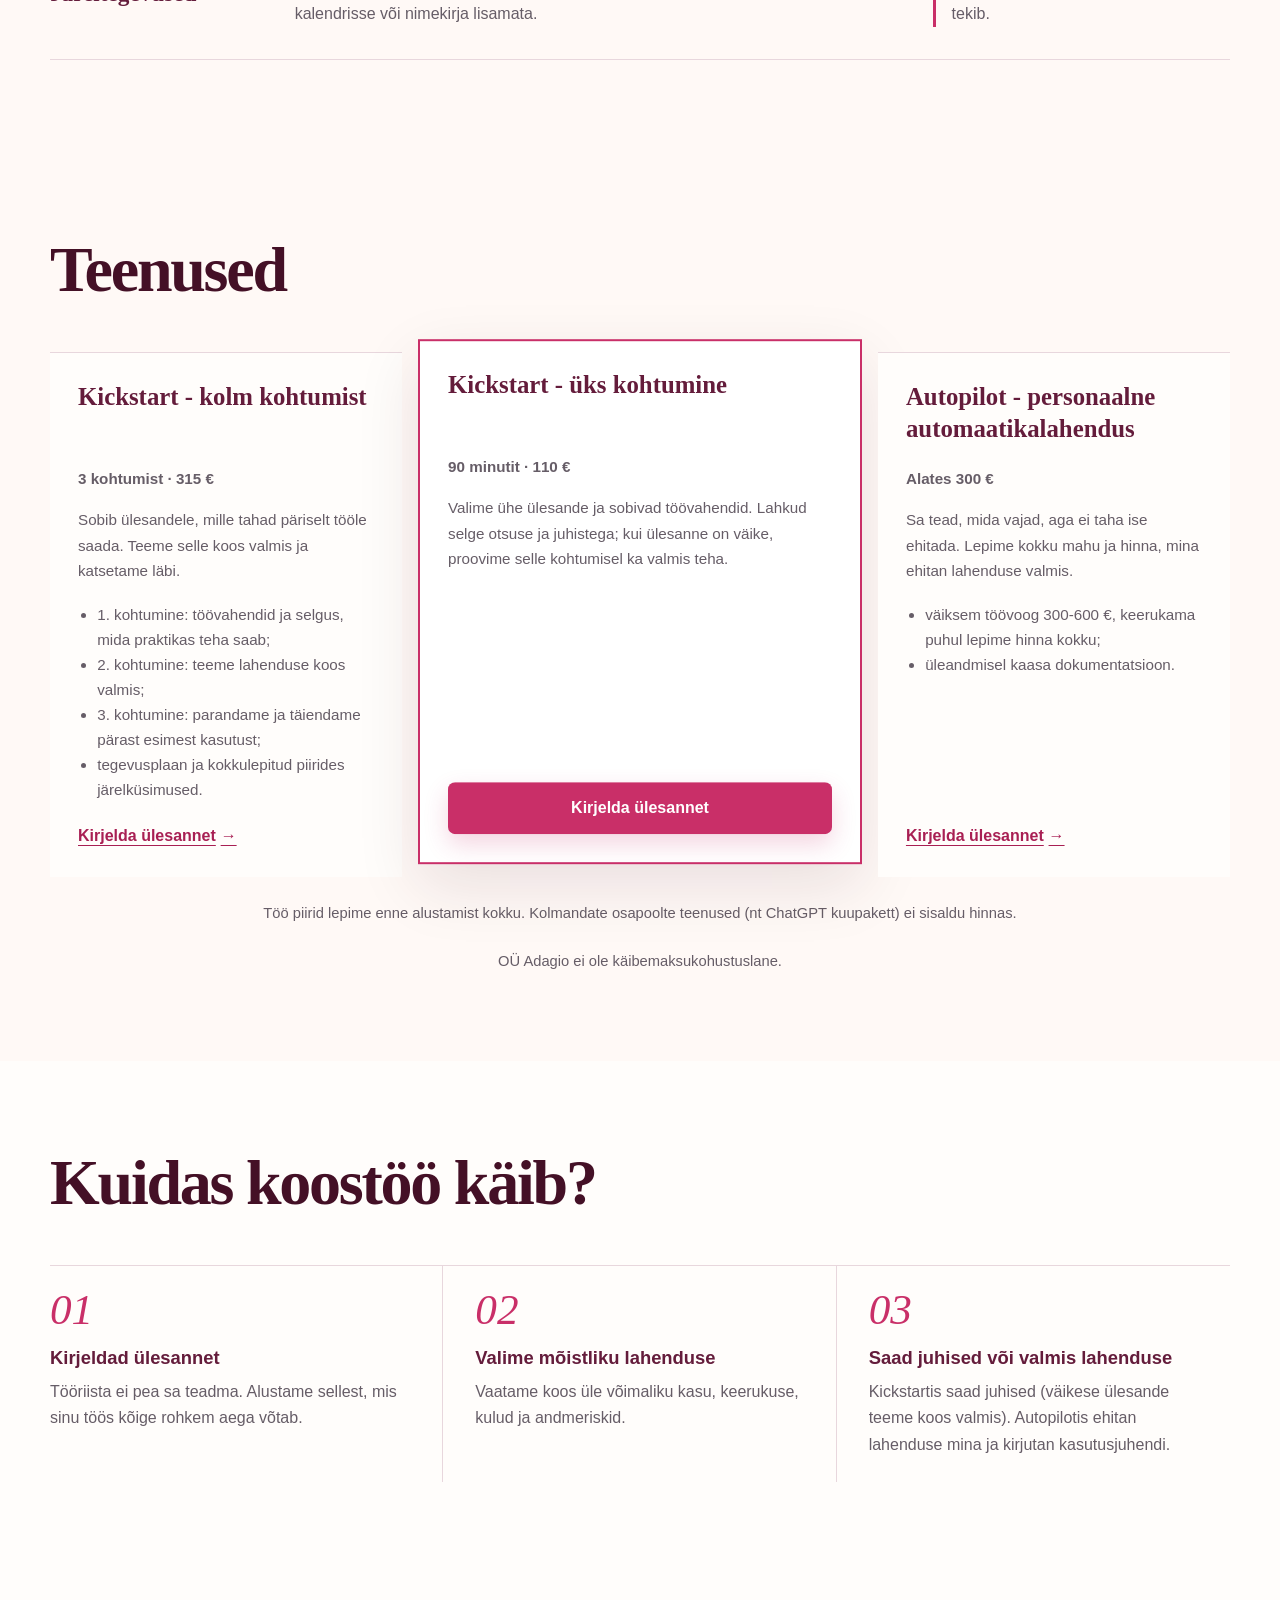
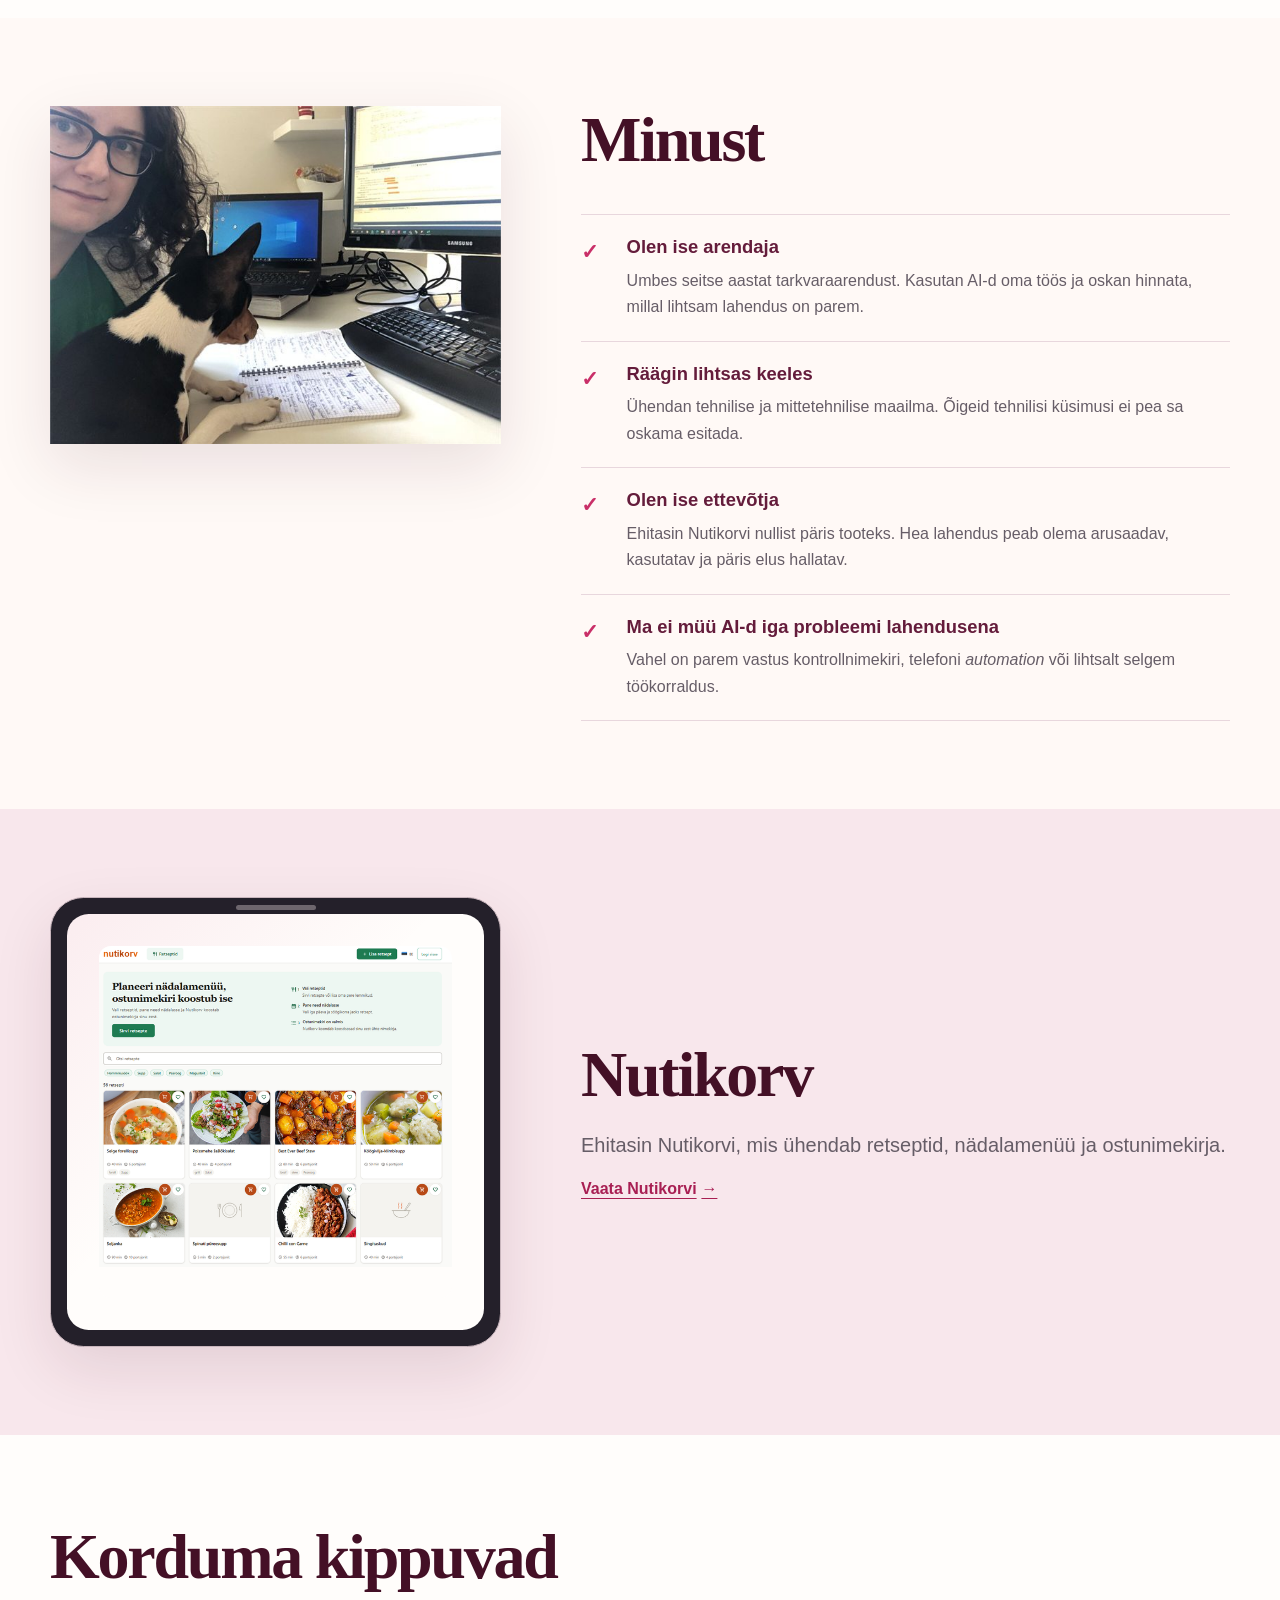
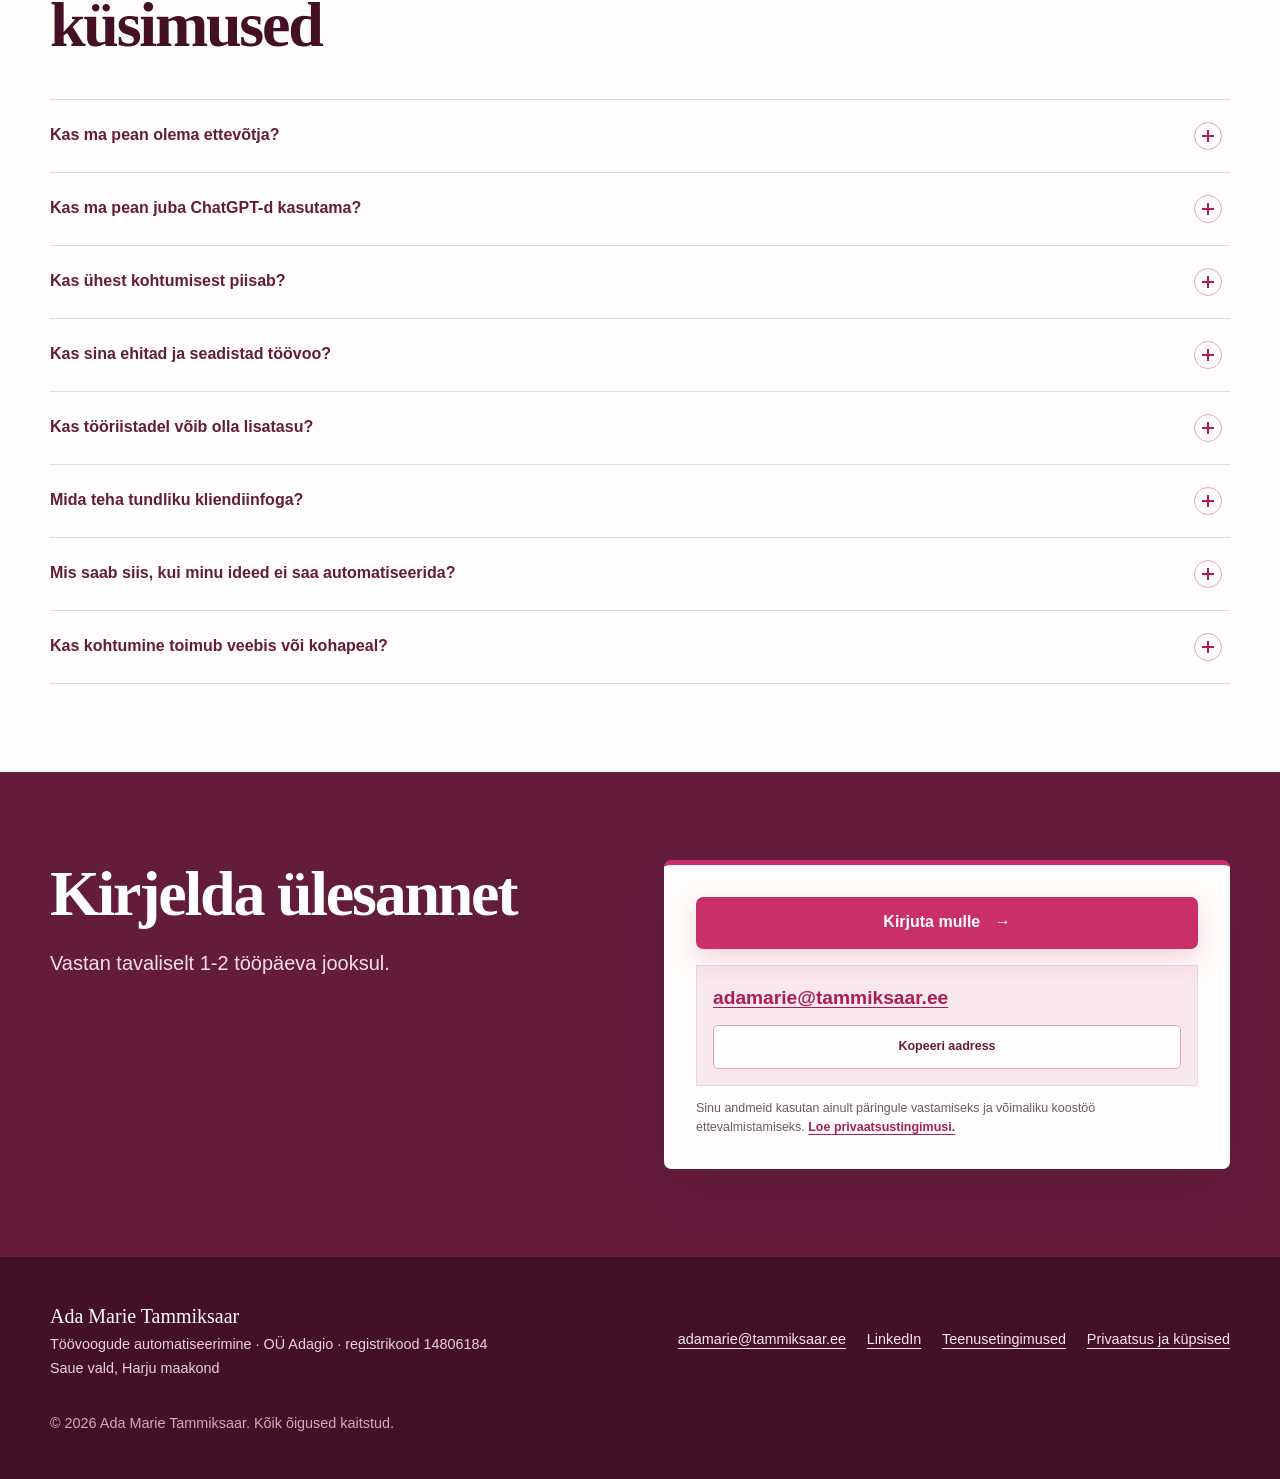
==== commit 94a062b4: "Update index.html" ====
--- a/index.html
+++ b/index.html
@@ -155,7 +155,7 @@
       <div class="container hero-grid">
         <div class="hero-copy">
           <h1>Töövoogude automatiseerimine</h1>
-          <p class="lead">1:1 abi väikeettevõtjale. Saad juhised või ehitan lahenduse sinu eest valmis.</p>
+          <p class="lead">Praktiline 1:1 abi väikeettevõtjale. </br> Saad juhised või ehitan lahenduse sinu eest valmis.</p>
           <div class="button-row">
             <a class="button button--primary" href="#kirjelda">Kirjelda ülesannet <span aria-hidden="true">→</span></a>
             <a class="button button--secondary" href="#naiteid">Vaata näiteid</a>
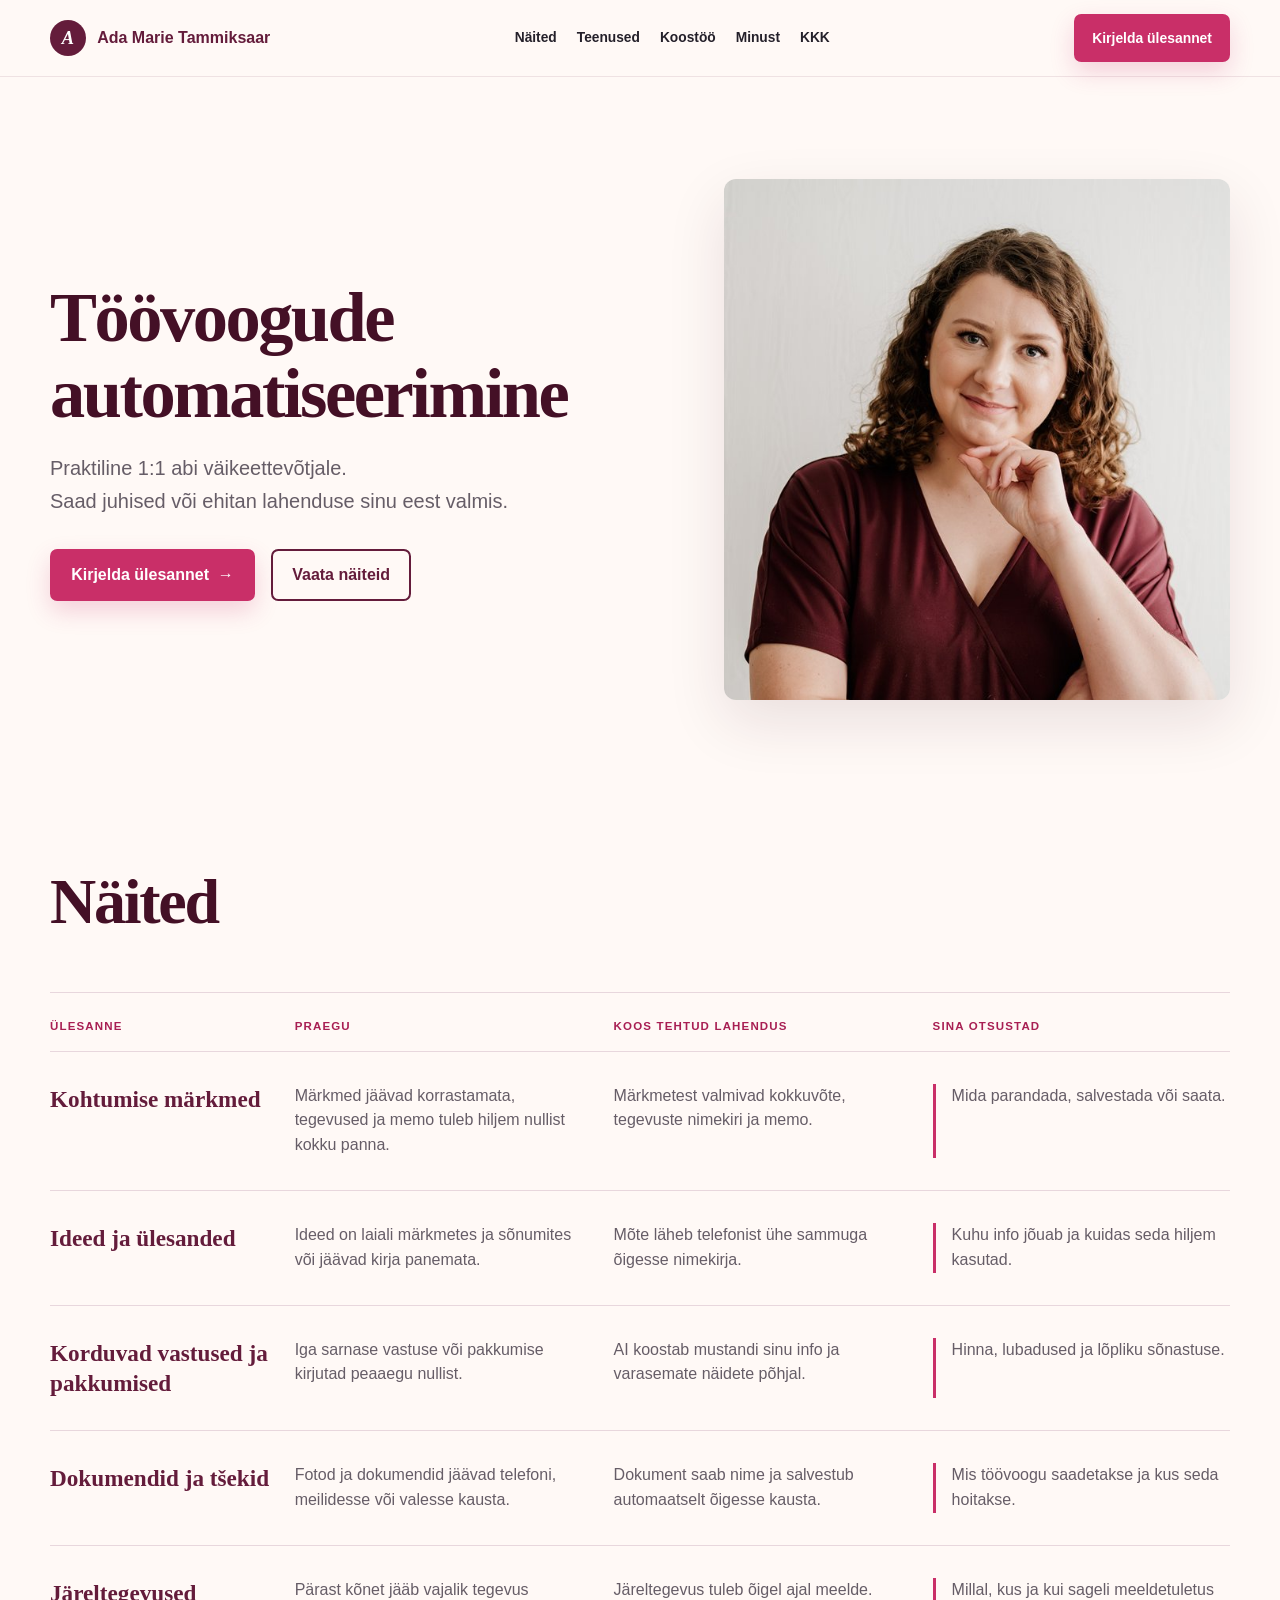
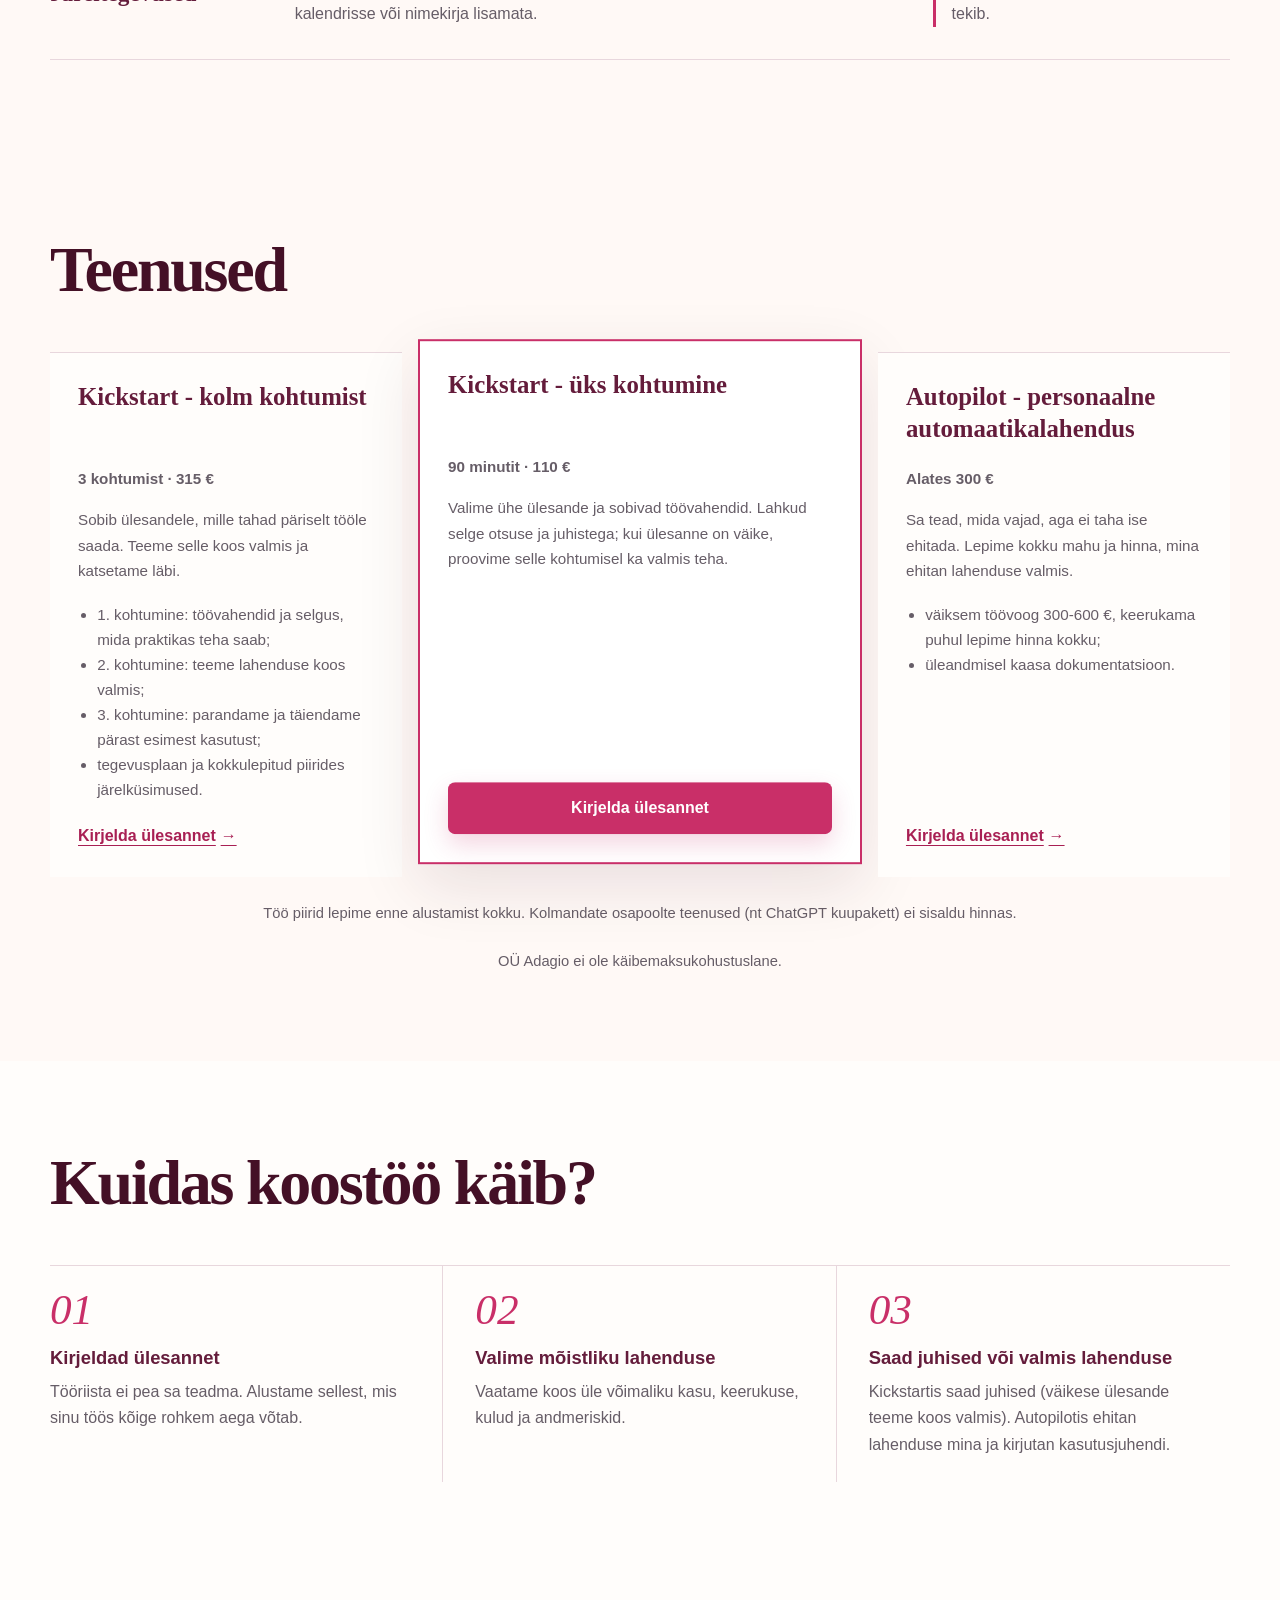
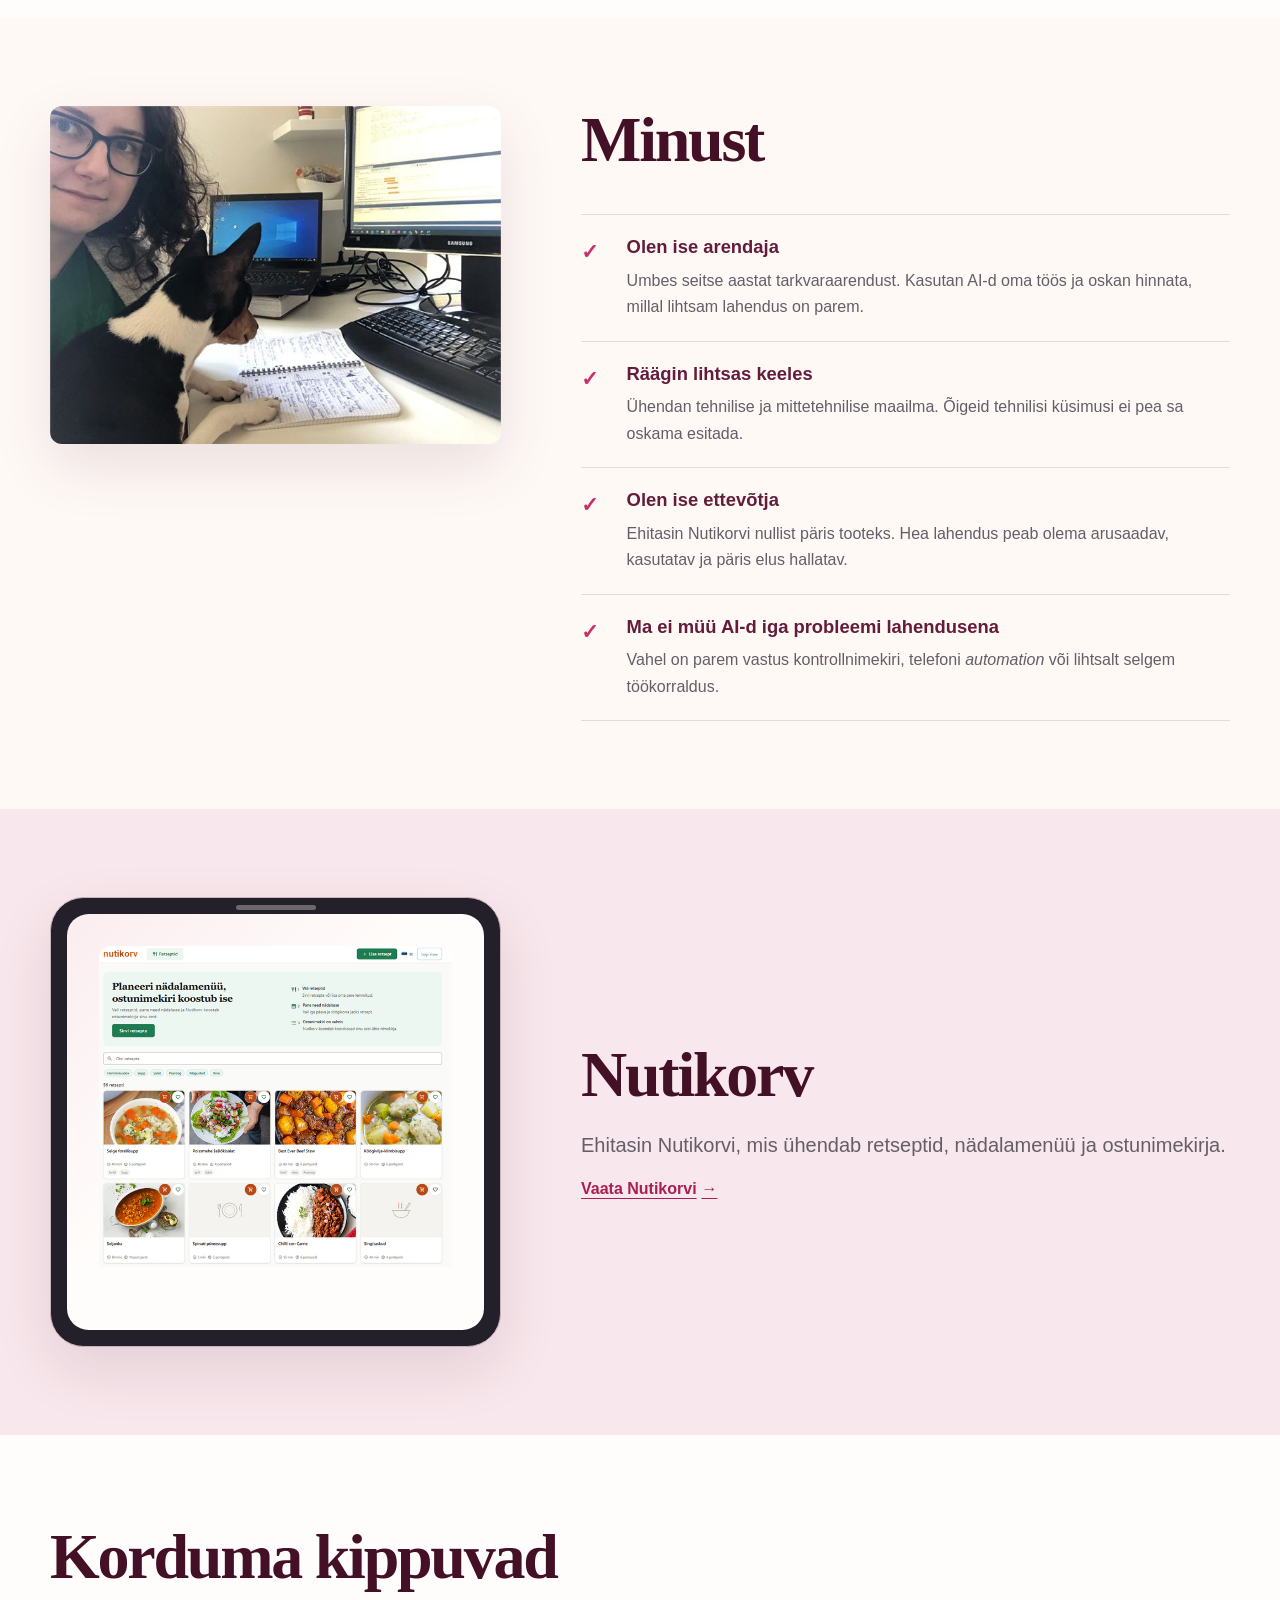
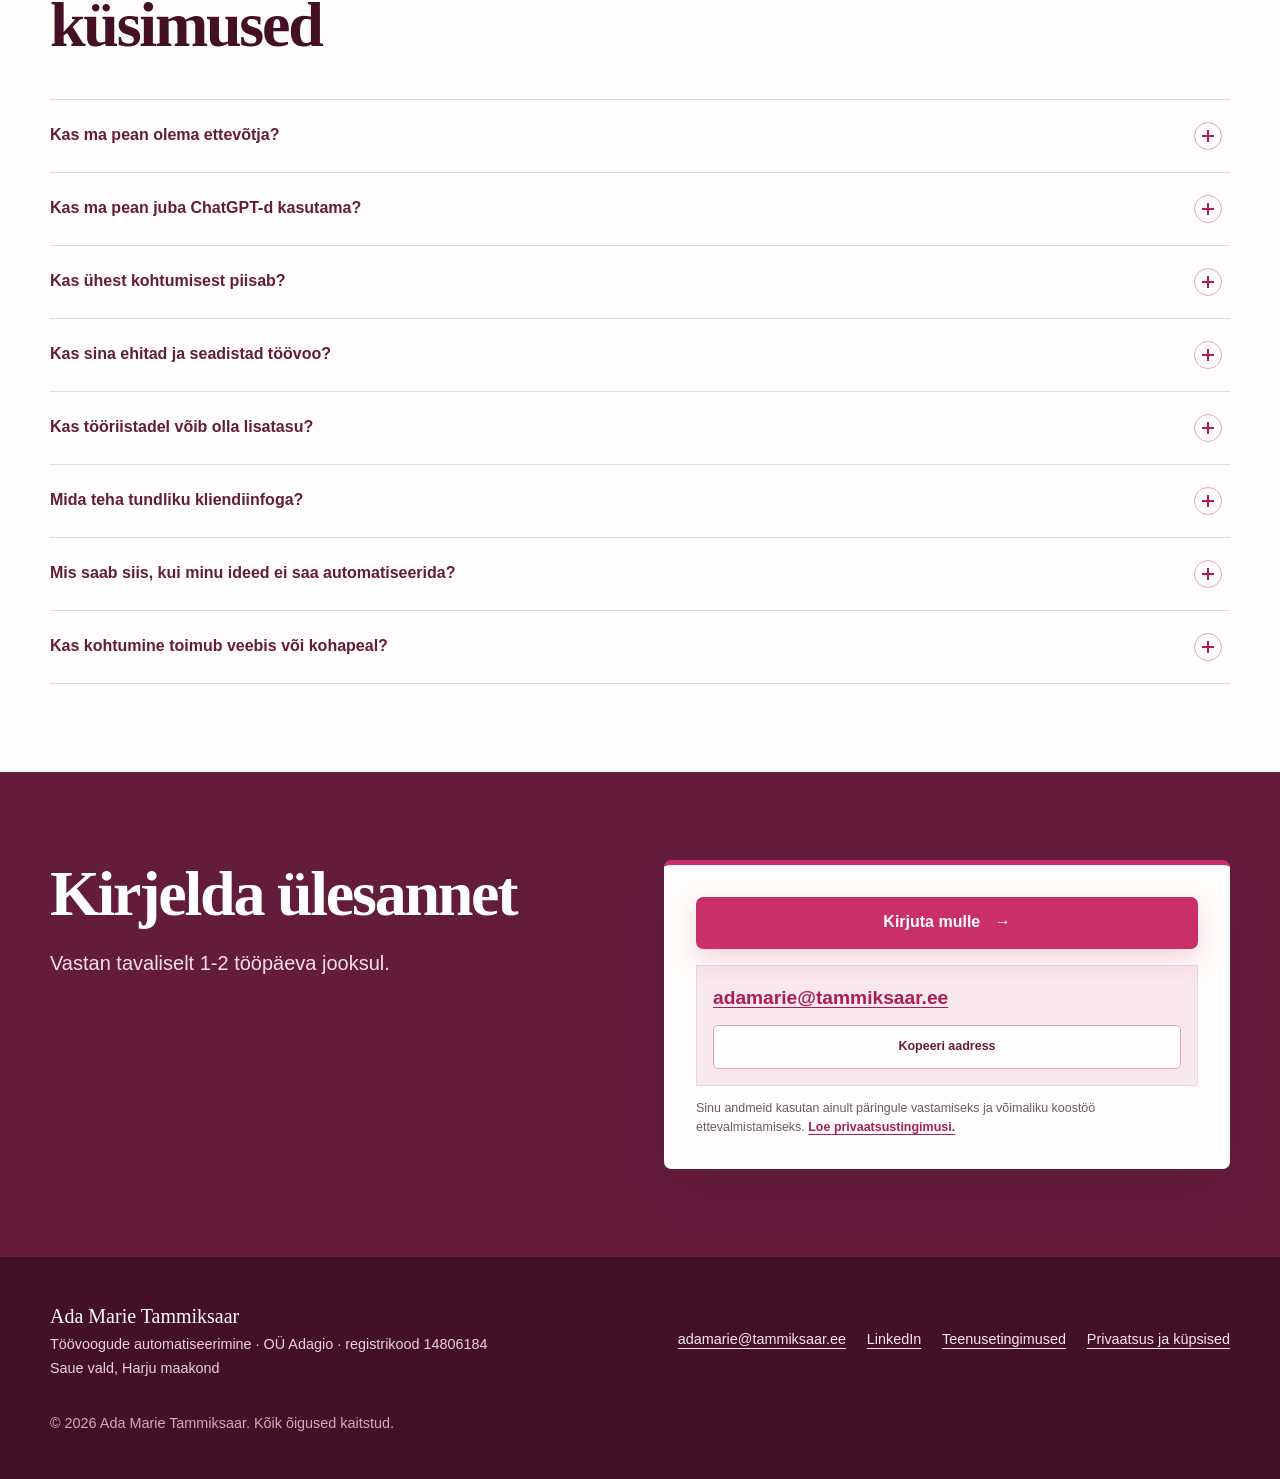
==== commit 74fb4d06: "Prepare opt-in GA4 analytics and privacy disclosures" ====
--- a/index.html
+++ b/index.html
@@ -486,6 +486,7 @@
         <div>Saue vald, Harju maakond</div>
       </div>
       <nav class="footer-links" aria-label="Jaluse lingid">
+        <button class="cookie-settings" type="button" data-cookie-settings hidden>Küpsiste seaded</button>
         <a href="mailto:adamarie@tammiksaar.ee">adamarie@tammiksaar.ee</a>
         <a href="https://www.linkedin.com/in/adamarietammiksaar/" target="_blank" rel="noopener noreferrer">LinkedIn</a>
         <a href="teenusetingimused.html">Teenusetingimused</a>
@@ -495,6 +496,17 @@
     </div>
   </footer>
 
+  <section class="cookie-banner" id="cookie-banner" aria-labelledby="cookie-heading" hidden>
+    <h2 id="cookie-heading">Analüütikaküpsised</h2>
+    <p>Soovi korral lubad Google Analytics 4 küpsised, et saaksime veebilehe kasutust mõõta ja seda parandada. Keeldumine ei mõjuta veebilehe kasutamist. Valikut saad igal ajal muuta jaluses.</p>
+    <p><a href="privaatsus.html#kupsised">Loe privaatsuse ja küpsiste kohta</a>.</p>
+    <div class="cookie-actions">
+      <button type="button" data-cookie-reject>Keeldu analüütikast</button>
+      <button type="button" data-cookie-accept>Luba analüütika</button>
+    </div>
+    <p class="cookie-status" data-cookie-status role="status"></p>
+  </section>
+  <script src="analytics-consent.js" defer></script>
   <script src="toovoogude-automatiseerimine.js" defer></script>
 </body>
 </html>
--- a/toovoogude-automatiseerimine.css
+++ b/toovoogude-automatiseerimine.css
@@ -440,6 +440,7 @@
   position: static;
   width: 100%;
   height: auto;
+  border-radius: .75rem;
   box-shadow: var(--shadow);
 }
 
@@ -607,6 +608,7 @@
   position: relative;
   aspect-ratio: 4 / 3;
   overflow: hidden;
+  border-radius: .75rem;
   background: var(--blush);
   box-shadow: var(--shadow);
 }
@@ -1365,3 +1367,84 @@
   }
 
 }
+
+/* Analytics consent */
+.cookie-banner[hidden],
+.cookie-settings[hidden] {
+  display: none !important;
+}
+
+.cookie-banner {
+  position: fixed;
+  z-index: 900;
+  inset: auto 1rem 1rem auto;
+  width: min(32rem, calc(100% - 2rem));
+  max-height: calc(100vh - 2rem);
+  max-height: calc(100dvh - 2rem);
+  overflow: auto;
+  padding: 1.25rem;
+  color: var(--ink);
+  background: var(--paper);
+  border: 1px solid var(--line);
+  border-radius: 1rem;
+  box-shadow: var(--shadow);
+}
+
+.cookie-banner h2 {
+  font-size: 1.25rem;
+  margin: 0 0 .5rem;
+}
+
+.cookie-banner p {
+  margin: .5rem 0;
+  font-size: .95rem;
+}
+
+.cookie-actions {
+  display: flex;
+  flex-wrap: wrap;
+  gap: .65rem;
+  margin-top: 1rem;
+}
+
+.cookie-actions button {
+  flex: 1 1 12rem;
+  cursor: pointer;
+  padding: .75rem;
+  border: 1px solid var(--berry);
+  border-radius: .5rem;
+  background: var(--berry);
+  color: var(--white);
+  font-weight: 600;
+}
+
+.cookie-actions button:hover {
+  background: var(--berry-deep);
+}
+
+.cookie-settings {
+  cursor: pointer;
+  align-self: start;
+  border: 0;
+  padding: 0;
+  background: none;
+  color: inherit;
+  text-align: left;
+  text-decoration: underline;
+  text-underline-offset: .2em;
+}
+
+.cookie-settings--inline {
+  color: var(--berry);
+}
+
+.cookie-banner a:focus-visible,
+.cookie-banner button:focus-visible,
+.cookie-settings:focus-visible {
+  outline: 2px solid var(--raspberry);
+  outline-offset: 3px;
+}
+
+.cookie-status:empty {
+  display: none;
+}
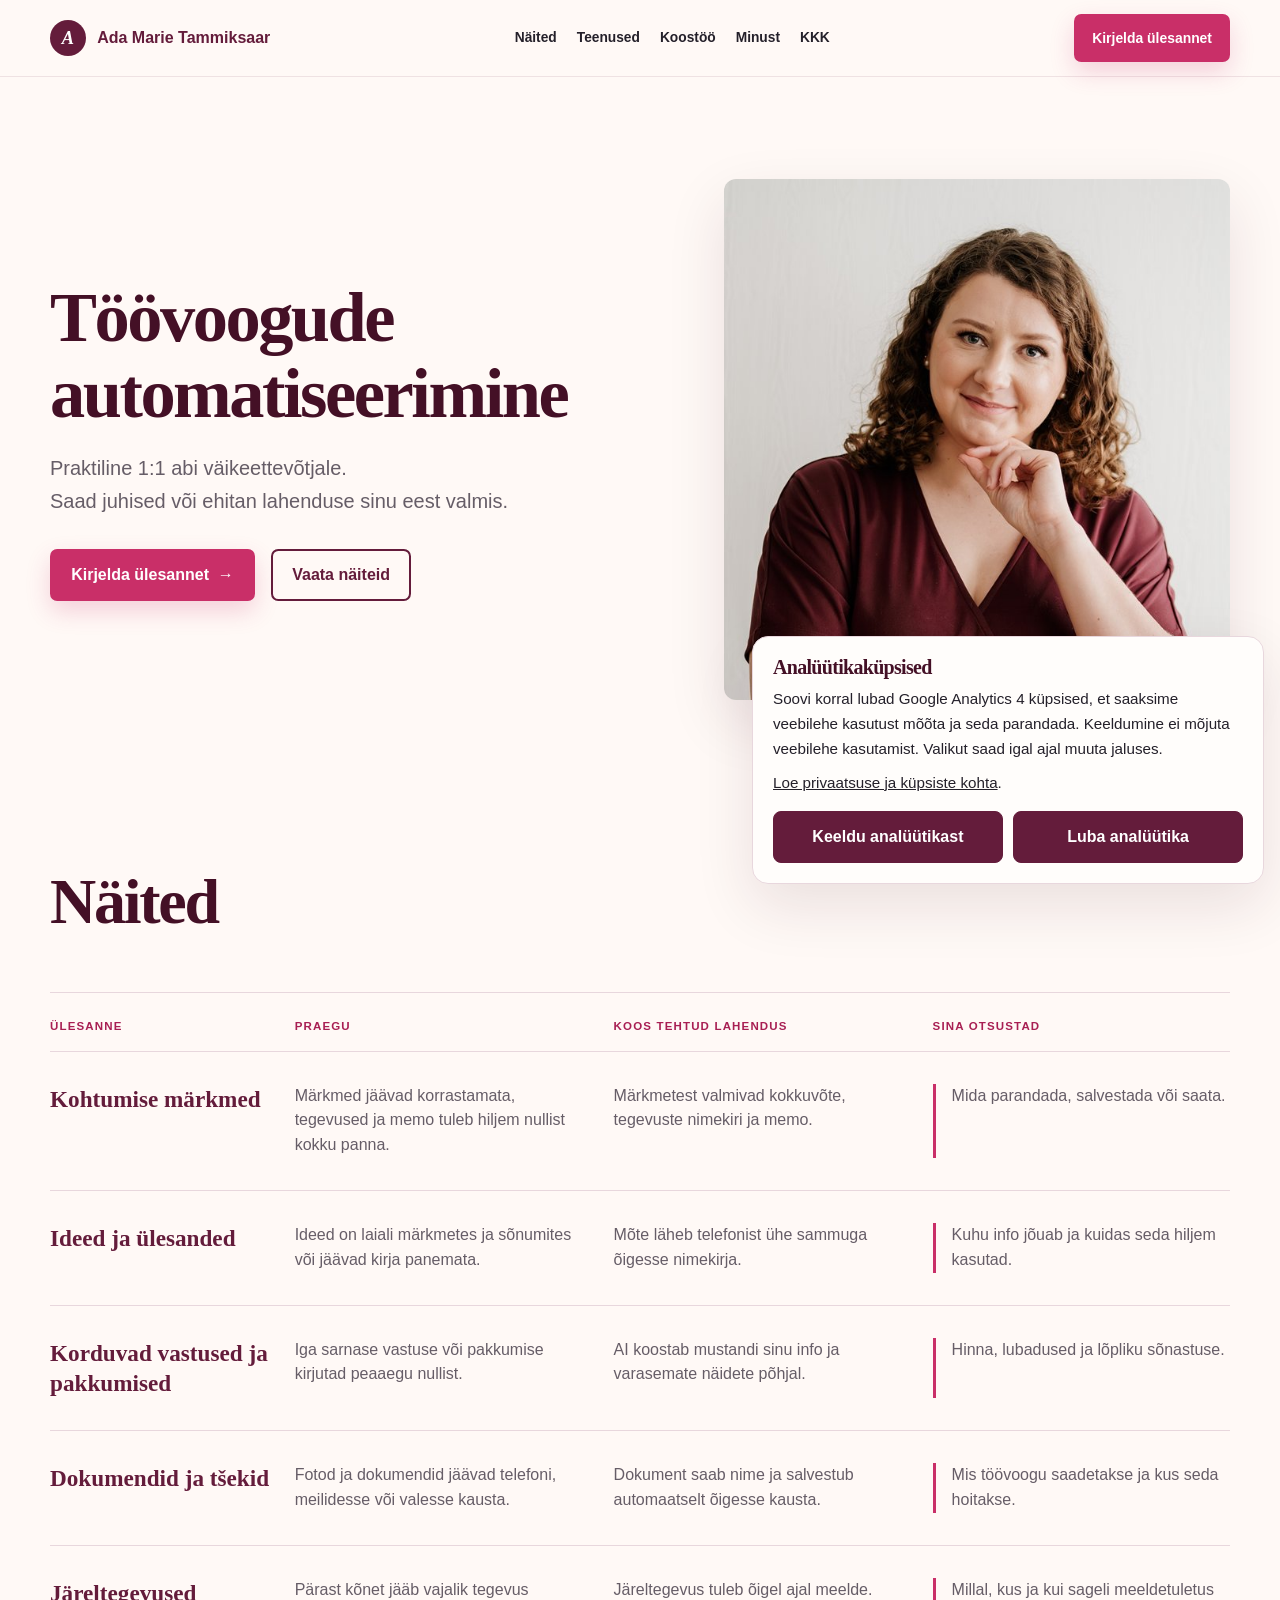
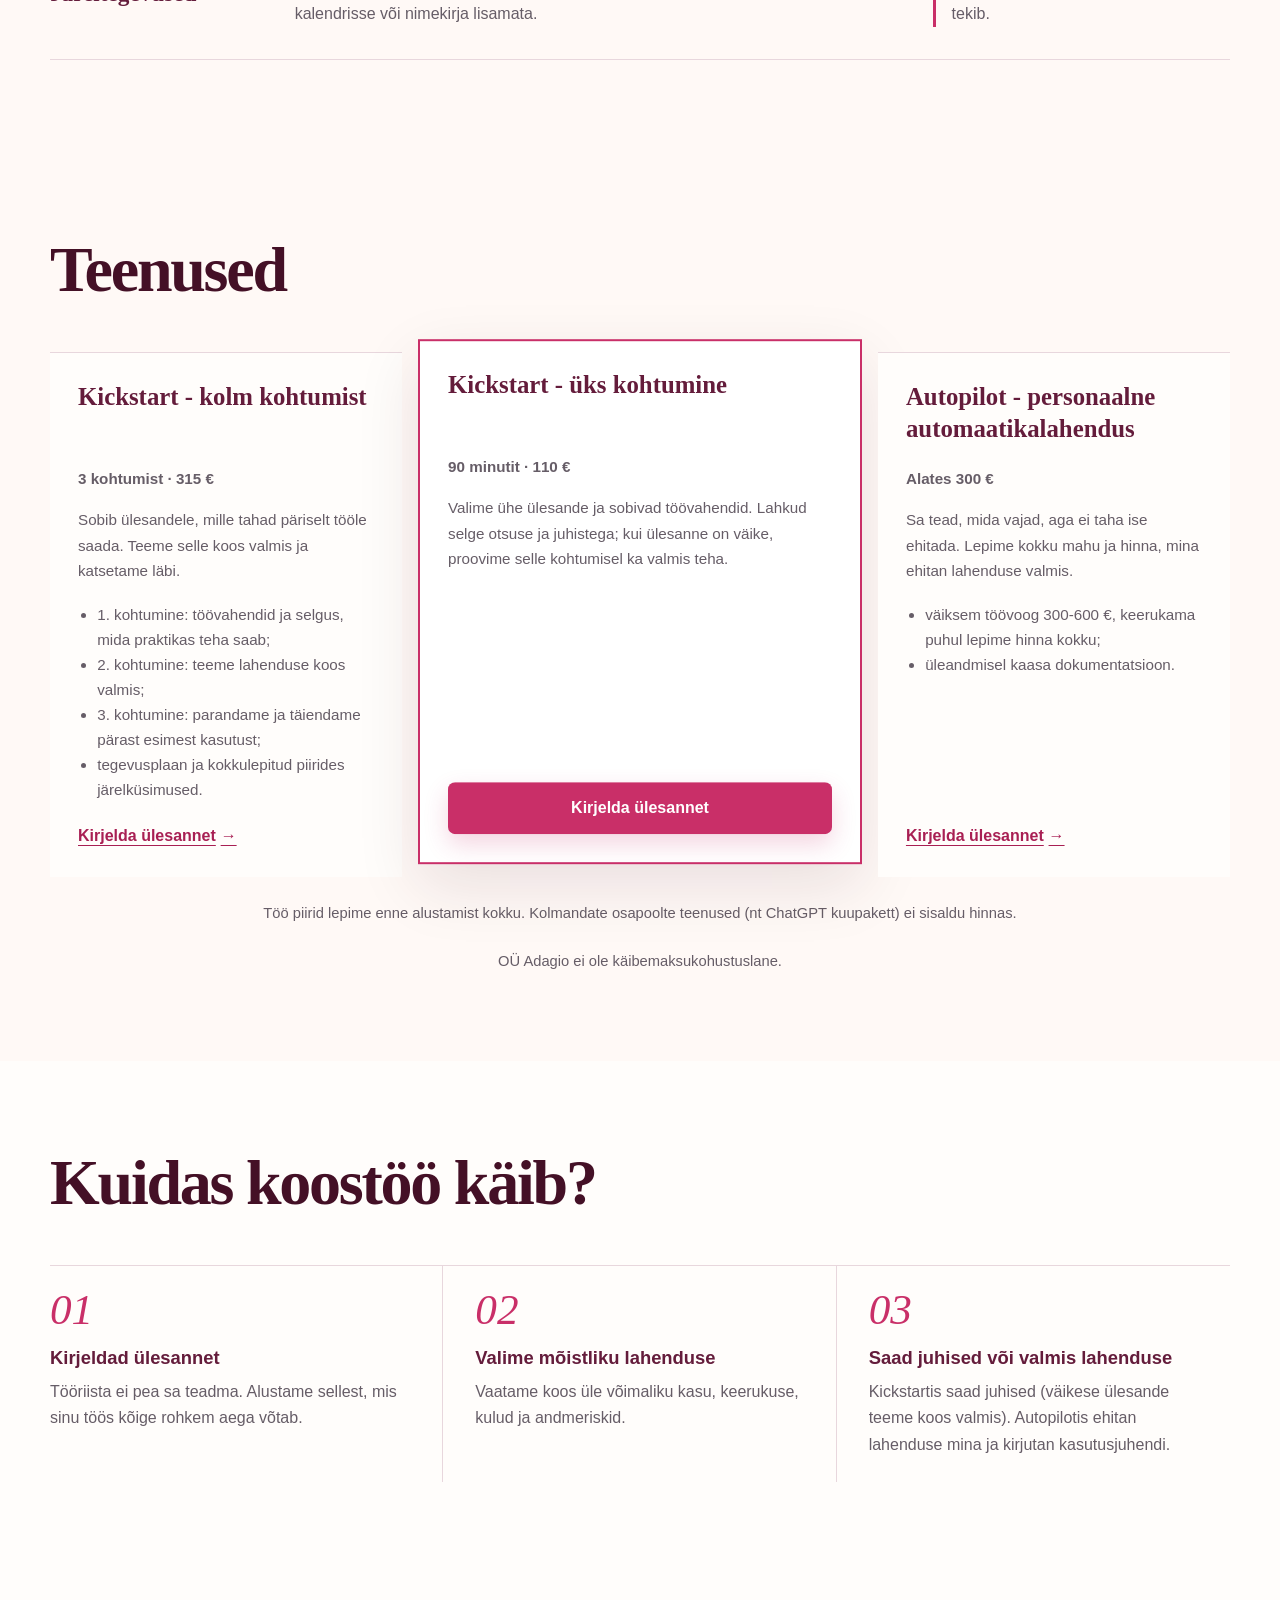
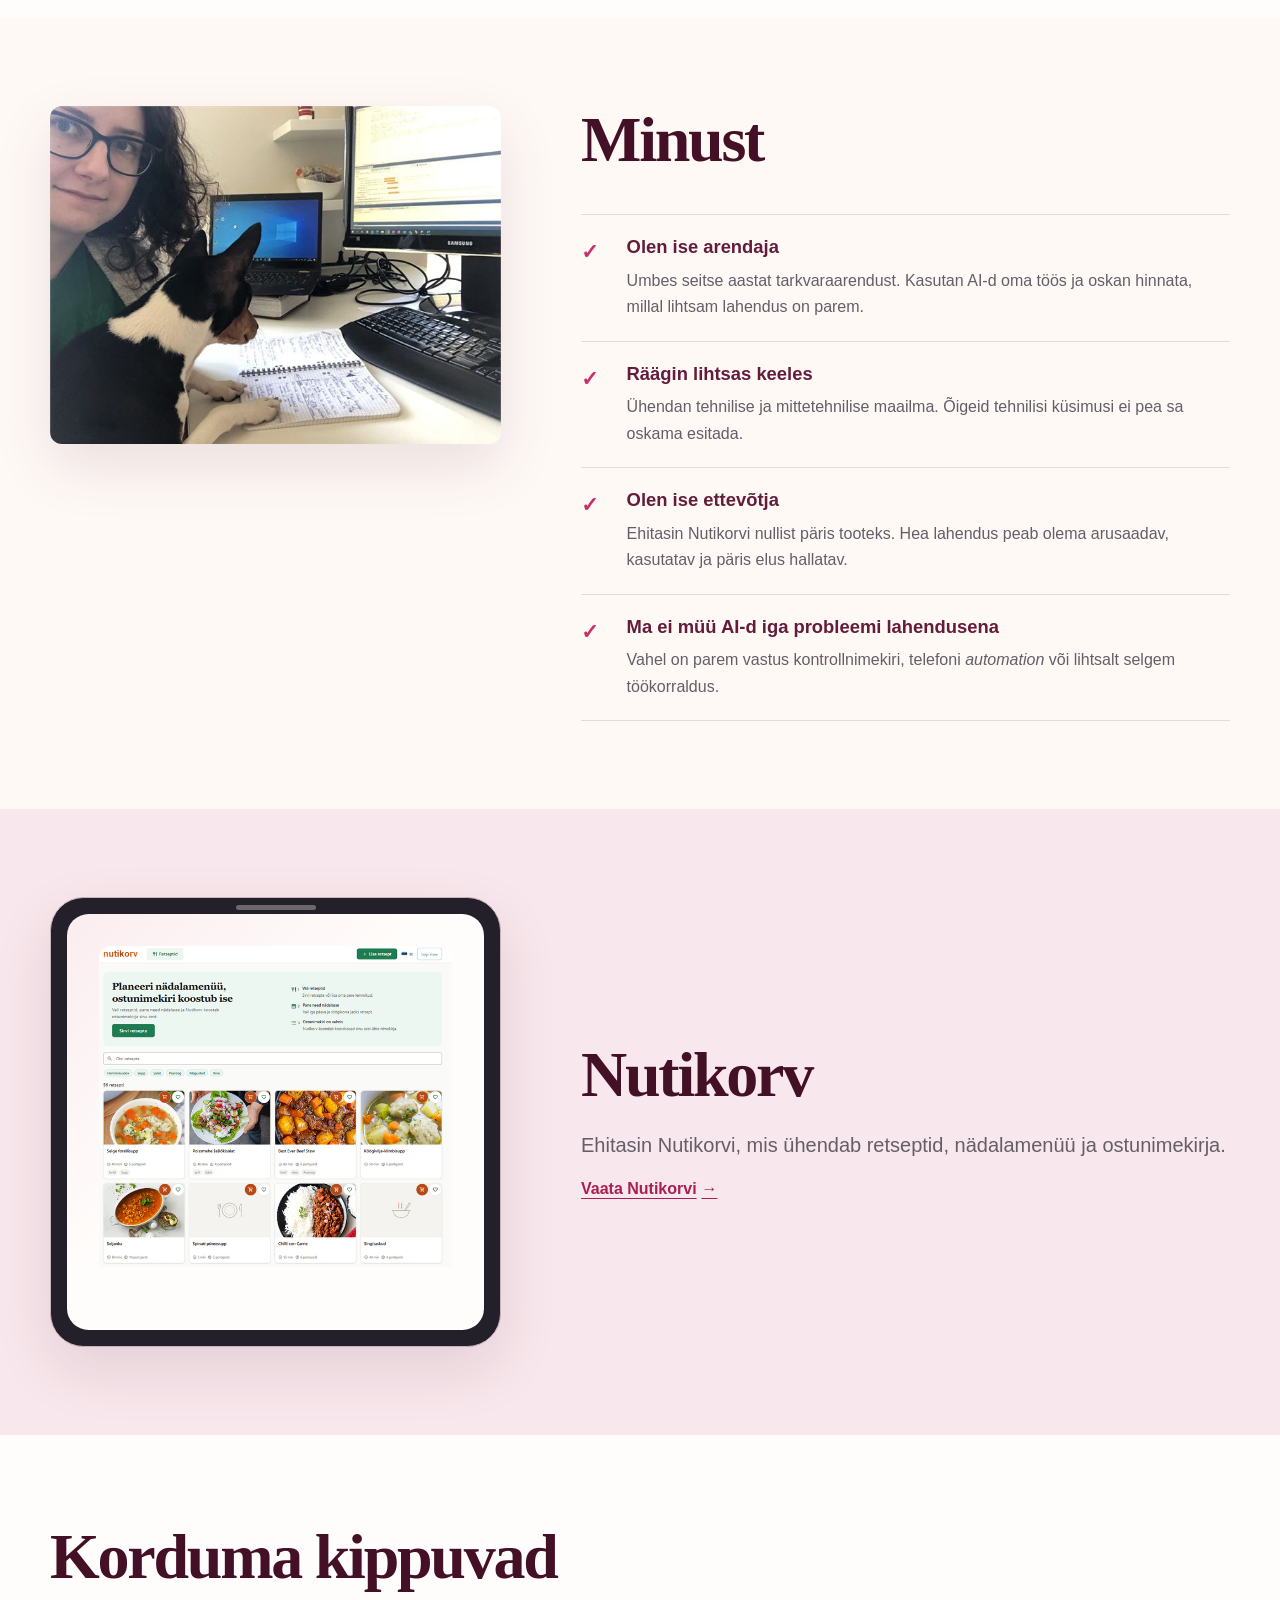
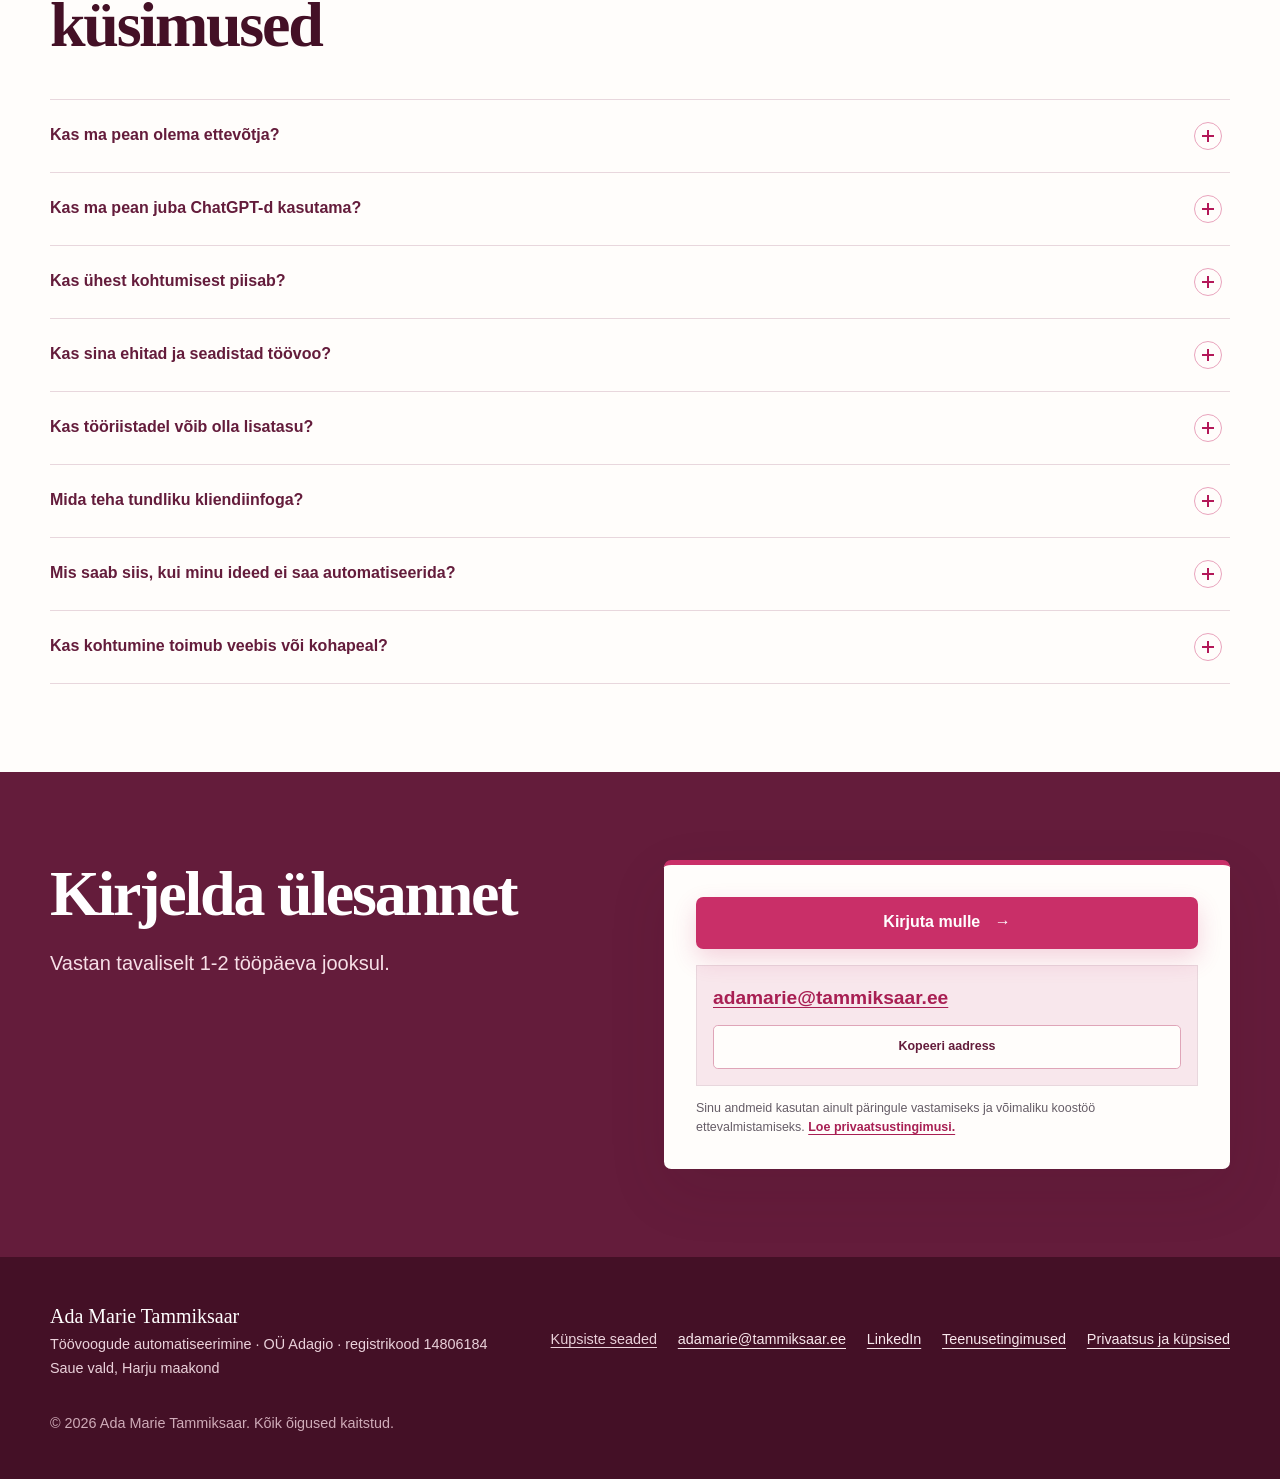
==== commit 52a4c79c: "Simplify analytics consent and fix withdrawal handling" ====
--- a/index.html
+++ b/index.html
@@ -496,16 +496,6 @@
     </div>
   </footer>
 
-  <section class="cookie-banner" id="cookie-banner" aria-labelledby="cookie-heading" hidden>
-    <h2 id="cookie-heading">Analüütikaküpsised</h2>
-    <p>Soovi korral lubad Google Analytics 4 küpsised, et saaksime veebilehe kasutust mõõta ja seda parandada. Keeldumine ei mõjuta veebilehe kasutamist. Valikut saad igal ajal muuta jaluses.</p>
-    <p><a href="privaatsus.html#kupsised">Loe privaatsuse ja küpsiste kohta</a>.</p>
-    <div class="cookie-actions">
-      <button type="button" data-cookie-reject>Keeldu analüütikast</button>
-      <button type="button" data-cookie-accept>Luba analüütika</button>
-    </div>
-    <p class="cookie-status" data-cookie-status role="status"></p>
-  </section>
   <script src="analytics-consent.js" defer></script>
   <script src="toovoogude-automatiseerimine.js" defer></script>
 </body>
